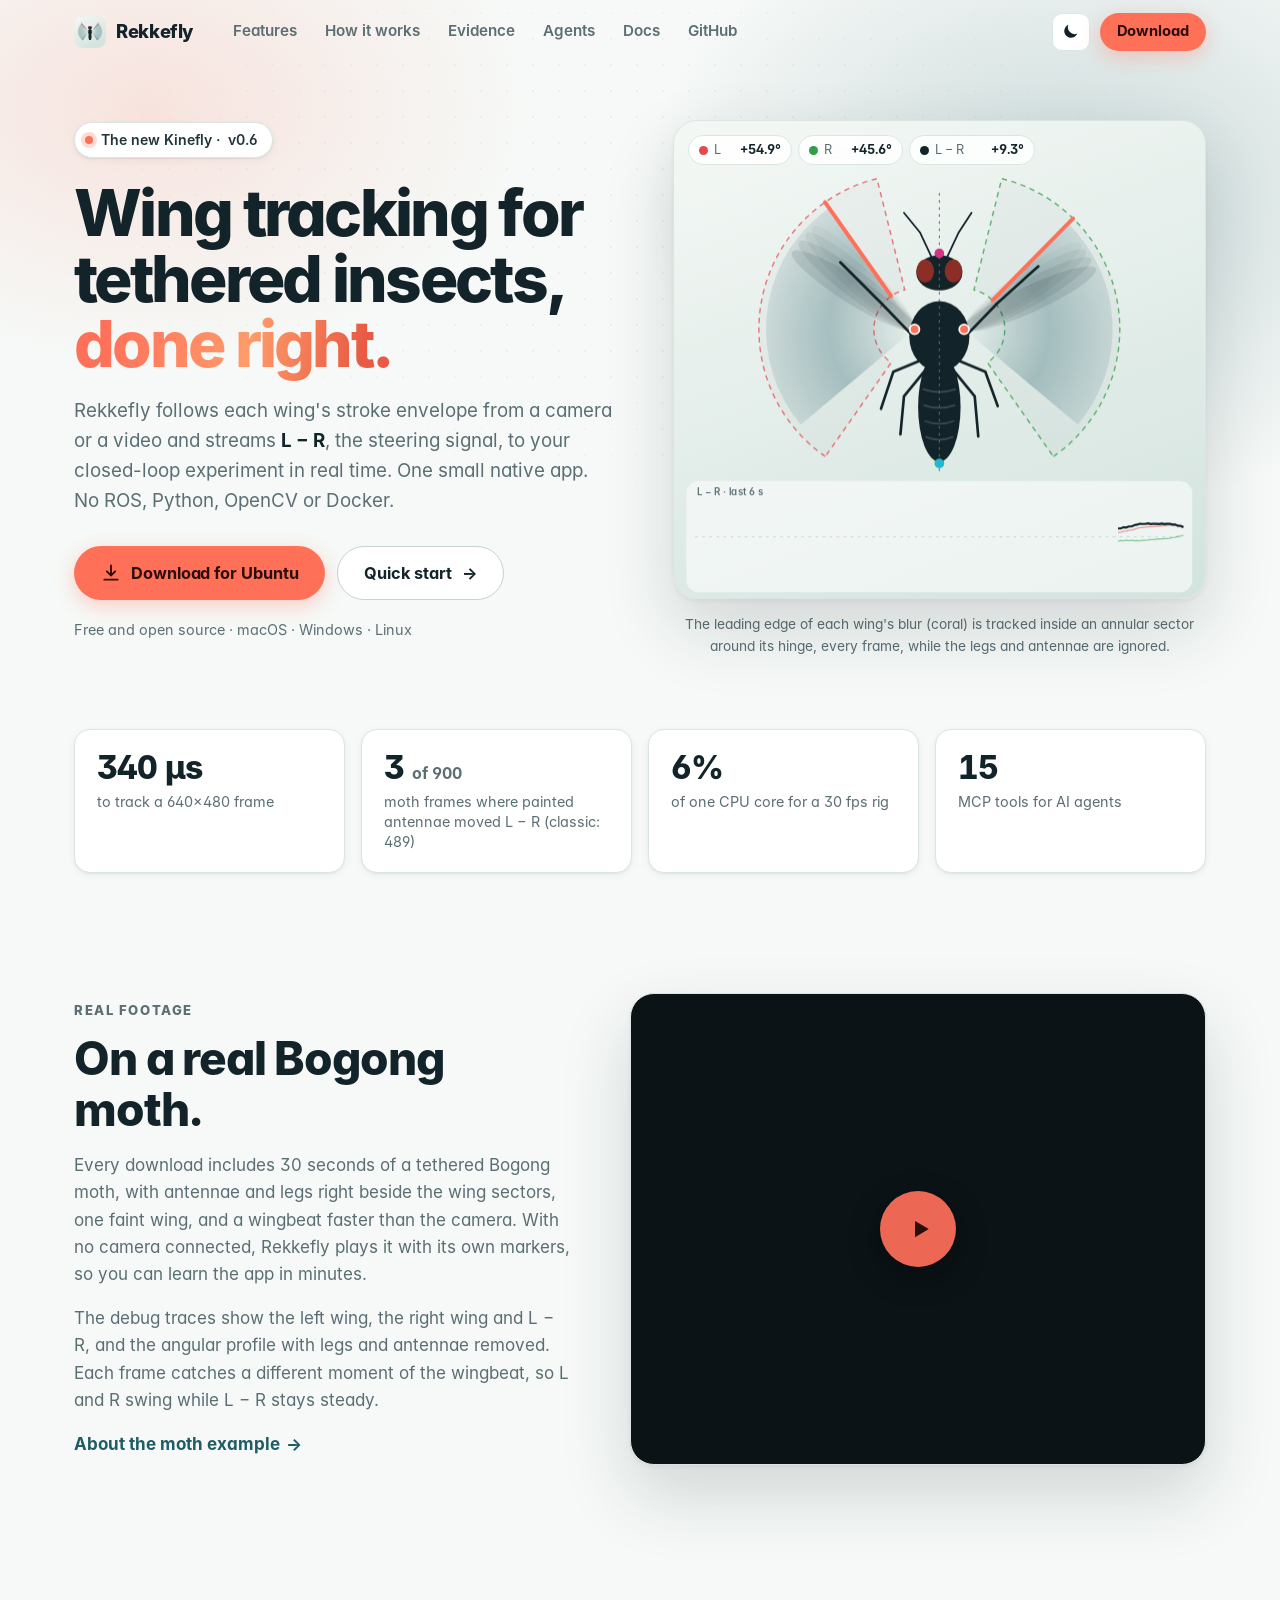
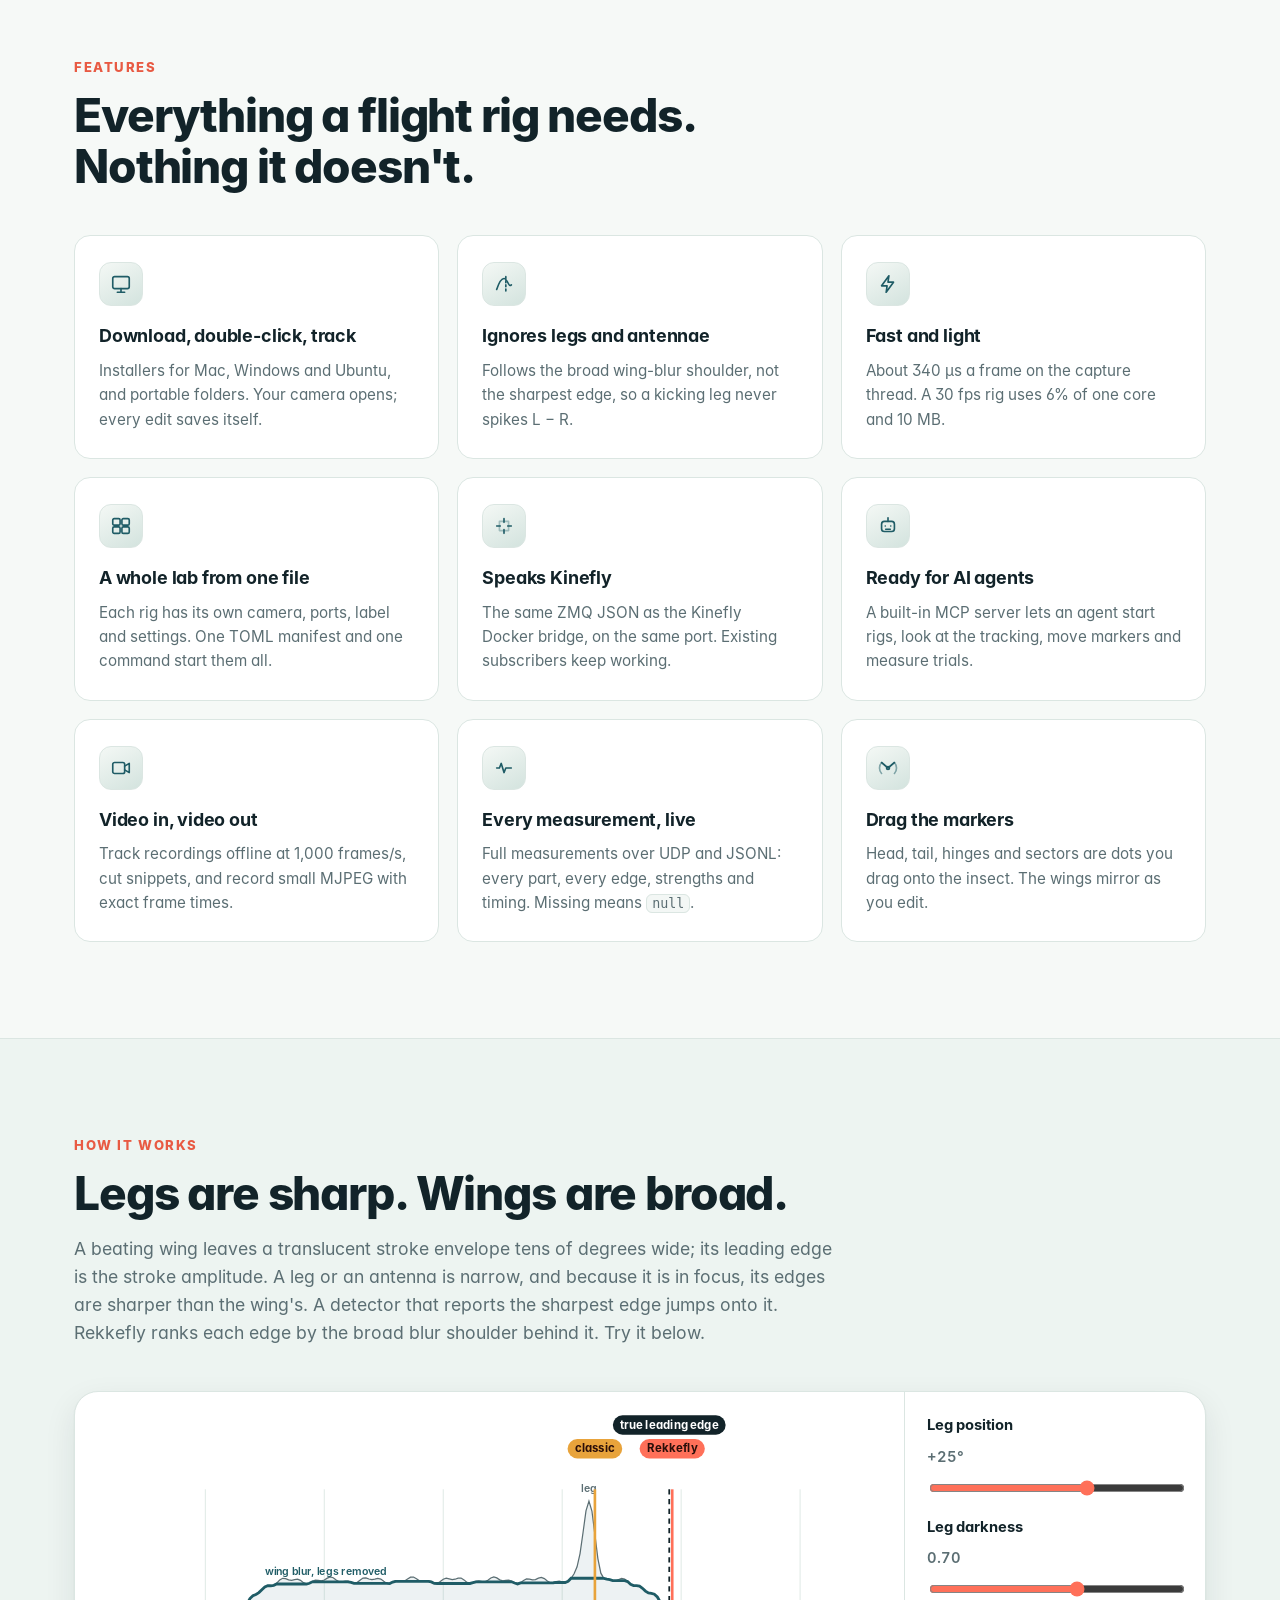
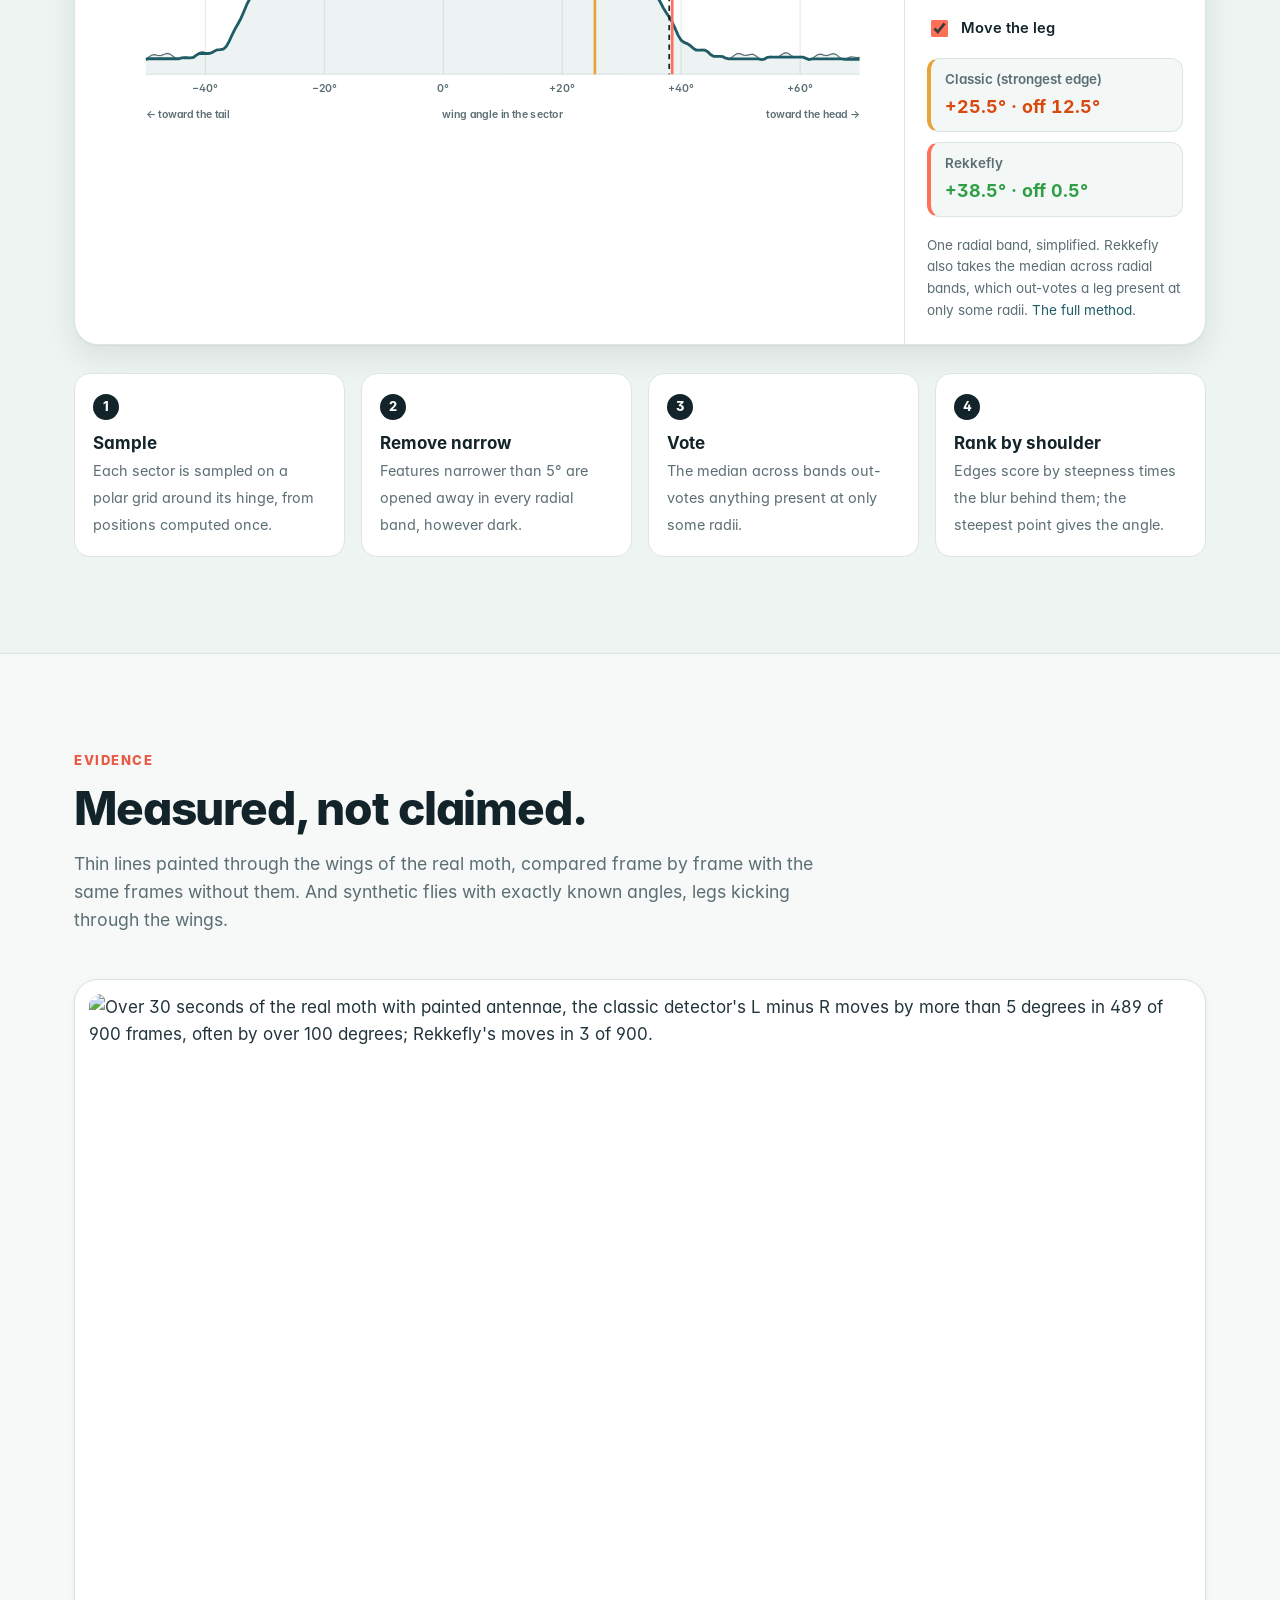
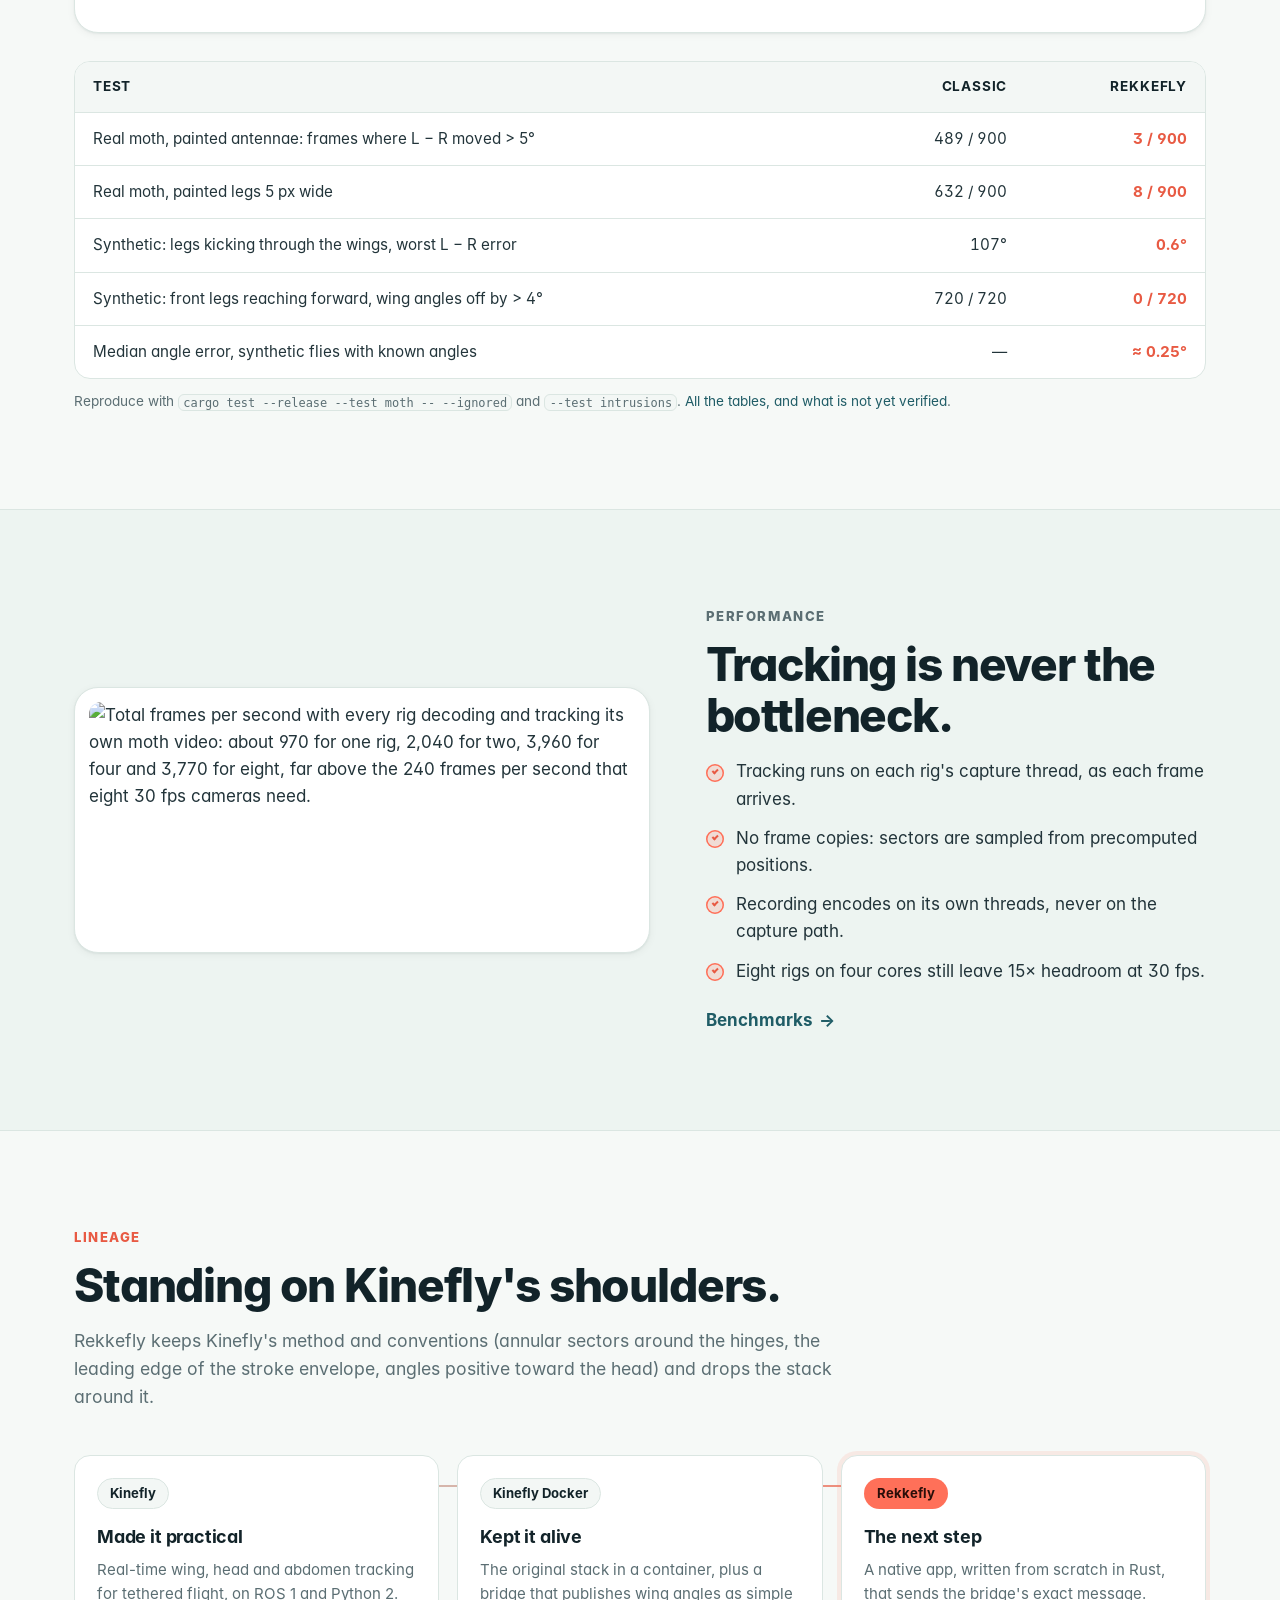
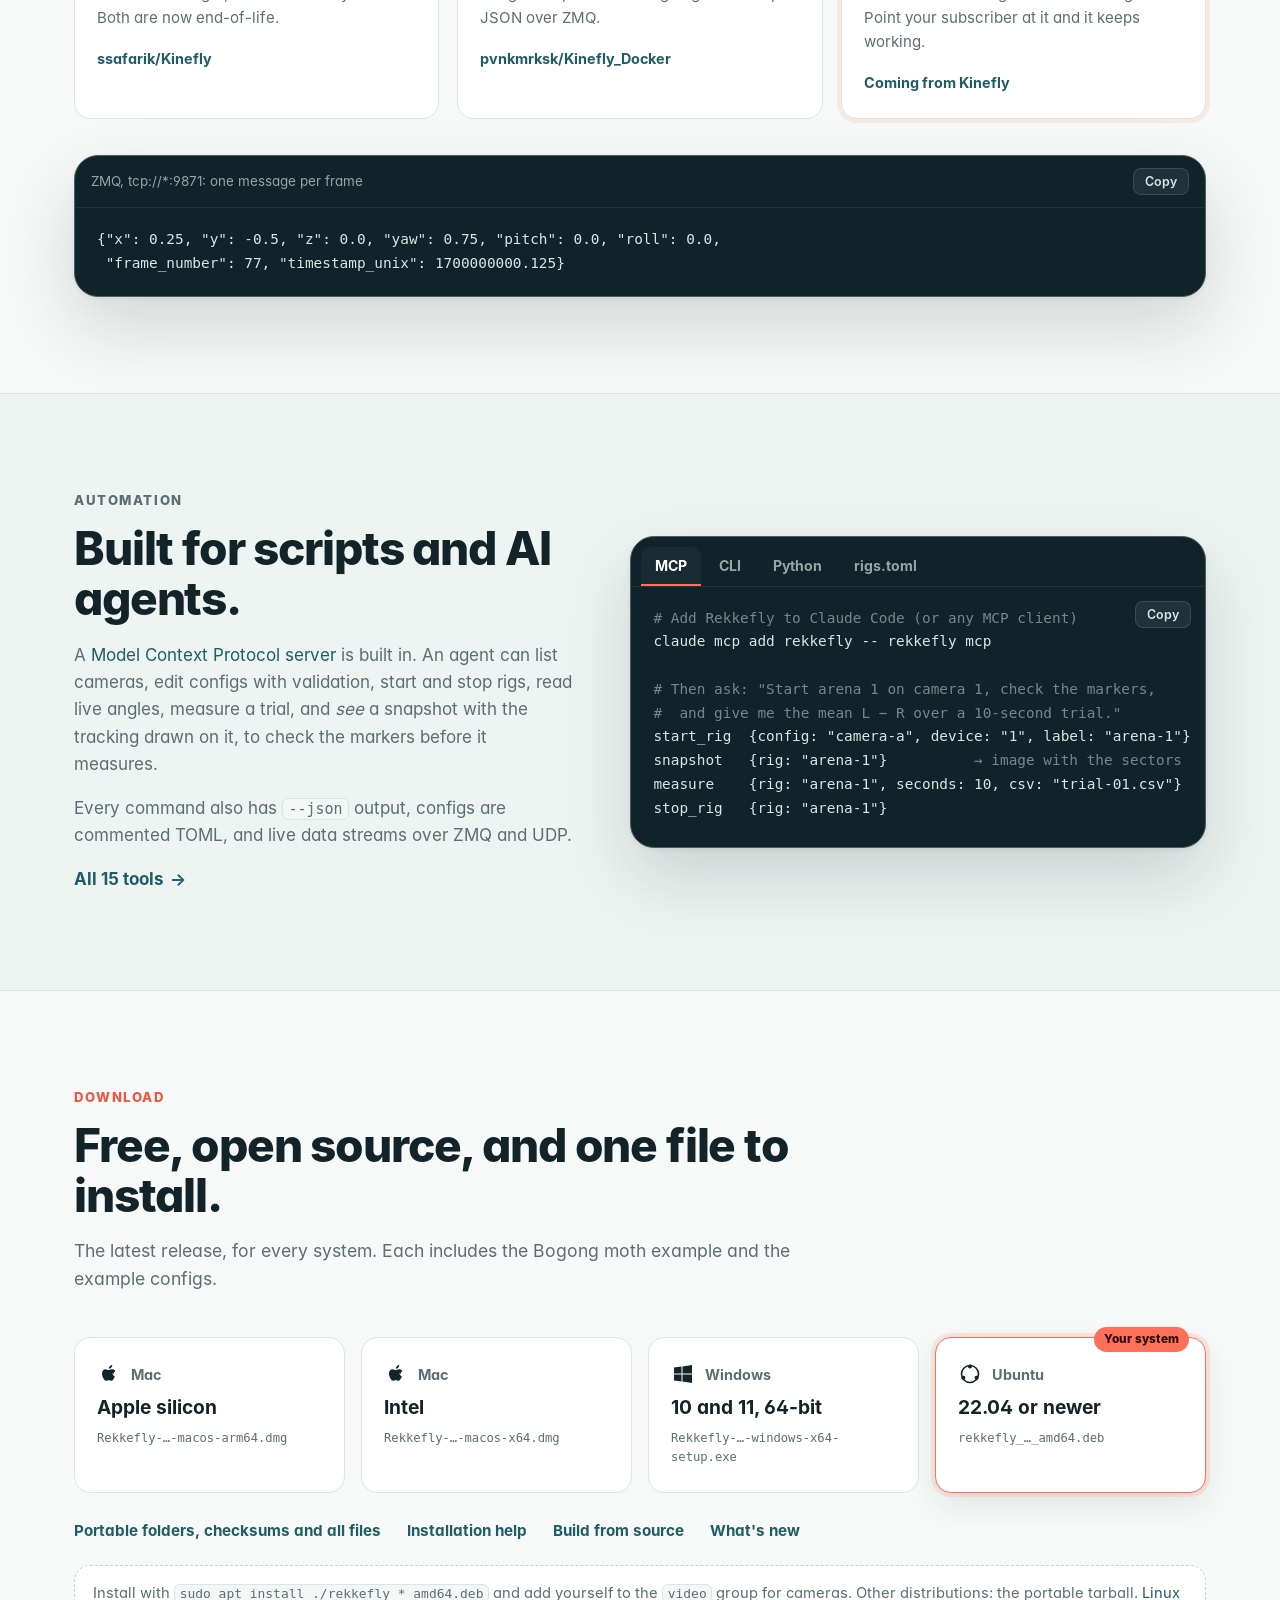
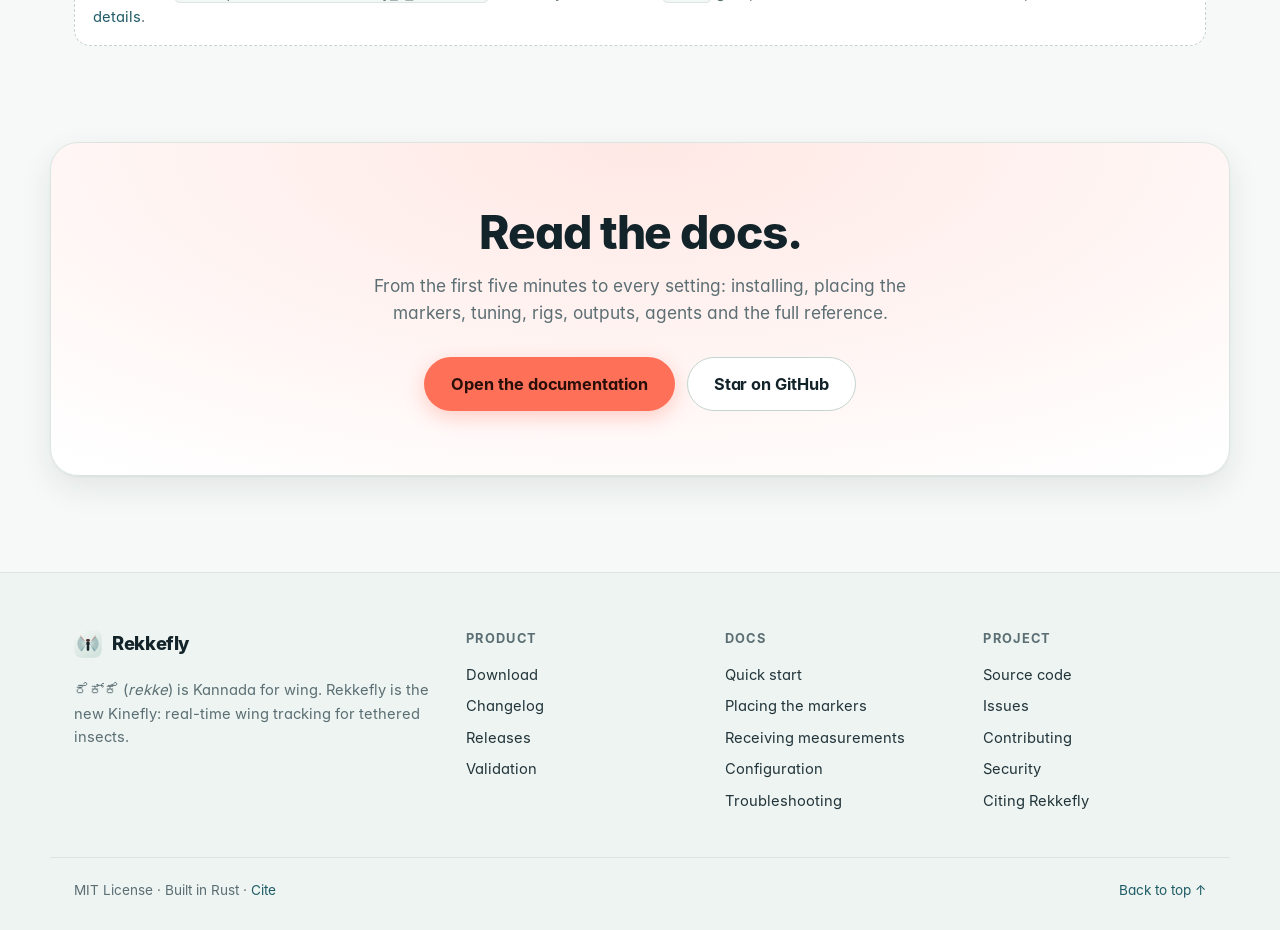
==== site/index.html @ 58e03ef5 "Website and documentation: landing page, mdBook docs, Pages deploy - A landing page (site/): an anim" ====
<!doctype html>
<html lang="en">
<head>
  <meta charset="utf-8">
  <meta name="viewport" content="width=device-width, initial-scale=1">
  <title>Rekkefly: the new Kinefly. Real-time wing tracking for tethered insects</title>
  <meta name="description" content="Rekkefly tracks the wings of tethered insects from a camera or video and streams L − R to closed-loop experiments in real time. Native on Mac, Windows and Linux, Kinefly-compatible, unfazed by legs and antennae, and ready for AI agents.">
  <meta name="theme-color" content="#f4f8f5" media="(prefers-color-scheme: light)">
  <meta name="theme-color" content="#0b171b" media="(prefers-color-scheme: dark)">
  <meta name="color-scheme" content="light dark">
  <link rel="canonical" href="https://pvnkmrksk.github.io/rekkefly/">
  <link rel="icon" href="assets/logo.svg" type="image/svg+xml">
  <link rel="icon" href="assets/favicon.png" type="image/png" sizes="64x64">
  <link rel="apple-touch-icon" href="assets/apple-touch-icon.png">
  <link rel="preload" href="assets/fonts/inter-400.woff2" as="font" type="font/woff2" crossorigin>
  <link rel="preload" href="assets/fonts/inter-800.woff2" as="font" type="font/woff2" crossorigin>
  <link rel="stylesheet" href="assets/site.css">
  <meta property="og:type" content="website">
  <meta property="og:site_name" content="Rekkefly">
  <meta property="og:title" content="Rekkefly: the new Kinefly">
  <meta property="og:description" content="Real-time wing tracking for tethered insects. One native app for Mac, Windows and Linux, Kinefly-compatible, unfazed by legs and antennae.">
  <meta property="og:url" content="https://pvnkmrksk.github.io/rekkefly/">
  <meta property="og:image" content="https://pvnkmrksk.github.io/rekkefly/docs/images/social-preview.png">
  <meta property="og:image:width" content="1280">
  <meta property="og:image:height" content="640">
  <meta property="og:image:alt" content="Rekkefly: the new Kinefly">
  <meta name="twitter:card" content="summary_large_image">
  <script type="application/ld+json">
  {
    "@context": "https://schema.org",
    "@type": "SoftwareApplication",
    "name": "Rekkefly",
    "alternateName": "The new Kinefly",
    "description": "Real-time wing tracking for tethered insects, with Kinefly-compatible ZMQ output.",
    "applicationCategory": "ScientificApplication",
    "operatingSystem": "macOS, Windows, Linux",
    "softwareVersion": "0.6.0",
    "license": "https://opensource.org/licenses/MIT",
    "url": "https://pvnkmrksk.github.io/rekkefly/",
    "downloadUrl": "https://github.com/pvnkmrksk/rekkefly/releases/latest",
    "codeRepository": "https://github.com/pvnkmrksk/rekkefly",
    "programmingLanguage": "Rust",
    "offers": {"@type": "Offer", "price": "0", "priceCurrency": "USD"}
  }
  </script>
  <script>
    // Apply the saved theme before the page paints; reveal animations need JS.
    document.documentElement.classList.add("js");
    try { var t = localStorage.getItem("rekkefly-theme"); if (t === "light" || t === "dark") document.documentElement.dataset.theme = t; } catch (e) {}
  </script>
</head>
<body>
<a class="skip" href="#main">Skip to content</a>

<header class="nav" id="top">
  <div class="nav-inner">
    <a class="brand" href="./" aria-label="Rekkefly home">
      <img src="assets/logo.svg" alt="" width="32" height="32">
      <span>Rekkefly</span>
    </a>
    <nav class="nav-links" aria-label="Main">
      <a href="#features">Features</a>
      <a href="#how">How it works</a>
      <a href="#evidence">Evidence</a>
      <a href="#agents">Agents</a>
      <a href="docs/">Docs</a>
      <a href="https://github.com/pvnkmrksk/rekkefly" data-repo-link>GitHub</a>
    </nav>
    <div class="nav-actions">
      <button class="icon-btn" id="theme-toggle" type="button" aria-label="Switch between light and dark">
        <svg class="sun" viewBox="0 0 24 24" aria-hidden="true"><circle cx="12" cy="12" r="4.2"/><path d="M12 2.5v2.2M12 19.3v2.2M4.6 4.6l1.6 1.6M17.8 17.8l1.6 1.6M2.5 12h2.2M19.3 12h2.2M4.6 19.4l1.6-1.6M17.8 6.2l1.6-1.6"/></svg>
        <svg class="moon" viewBox="0 0 24 24" aria-hidden="true"><path d="M20.5 14.6A8.5 8.5 0 0 1 9.4 3.5a8.5 8.5 0 1 0 11.1 11.1Z"/></svg>
      </button>
      <a class="btn btn-small btn-coral" href="#download">Download</a>
      <button class="icon-btn menu-btn" id="menu-toggle" type="button" aria-label="Menu" aria-expanded="false" aria-controls="mobile-menu">
        <svg viewBox="0 0 24 24" aria-hidden="true"><path d="M4 7h16M4 12h16M4 17h16"/></svg>
      </button>
    </div>
  </div>
  <nav class="mobile-menu" id="mobile-menu" aria-label="Main" hidden>
    <a href="#features">Features</a>
    <a href="#how">How it works</a>
    <a href="#evidence">Evidence</a>
    <a href="#agents">Agents</a>
    <a href="docs/">Documentation</a>
    <a href="https://github.com/pvnkmrksk/rekkefly" data-repo-link>GitHub</a>
  </nav>
</header>

<main id="main">

<section class="hero">
  <div class="hero-glow" aria-hidden="true"></div>
  <div class="wrap hero-grid">
    <div class="hero-copy reveal">
      <a class="pill" href="#kinefly"><span class="pill-dot"></span> The new Kinefly · <span data-release-version>v0.6</span></a>
      <h1>Wing tracking for tethered insects, <span class="accent">done right.</span></h1>
      <p class="lede">Rekkefly follows each wing's stroke envelope from a camera or a video and streams <strong>L − R</strong>, the steering signal, to your closed-loop experiment in real time. One small native app. No ROS, Python, OpenCV or Docker.</p>
      <div class="cta">
        <a class="btn btn-coral btn-large" id="hero-download" href="#download">
          <svg viewBox="0 0 24 24" aria-hidden="true"><path d="M12 3v12m0 0-5-5m5 5 5-5M4 20h16"/></svg>
          <span data-hero-label>Download</span>
        </a>
        <a class="btn btn-ghost btn-large" href="docs/getting-started/quick-start.html">Quick start <span aria-hidden="true">→</span></a>
      </div>
      <p class="meta"><span data-hero-meta>Free and open source · macOS · Windows · Linux</span></p>
    </div>
    <figure class="hero-visual reveal" aria-label="An animated tethered fly: both wings beat inside their tracking sectors, and Rekkefly's leading edges follow them while the legs move">
      <div class="stage">
        <canvas id="hero-canvas" width="600" height="540" role="img" aria-label="Animated illustration of Rekkefly tracking a tethered fly"></canvas>
        <div class="readout" aria-hidden="true">
          <span><i class="sw sw-l"></i>L <b id="ro-l">+0.0°</b></span>
          <span><i class="sw sw-r"></i>R <b id="ro-r">+0.0°</b></span>
          <span><i class="sw sw-d"></i>L − R <b id="ro-d">+0.0°</b></span>
        </div>
      </div>
      <figcaption>The leading edge of each wing's blur (coral) is tracked inside an annular sector around its hinge, every frame, while the legs and antennae are ignored.</figcaption>
    </figure>
  </div>
</section>

<section class="stats" aria-label="Rekkefly in numbers">
  <div class="wrap stat-grid">
    <div class="stat reveal"><b><span class="count" data-to="340">340</span> µs</b><span>to track a 640×480 frame</span></div>
    <div class="stat reveal"><b><span class="count" data-to="3">3</span> <small>of 900</small></b><span>moth frames where painted antennae moved L − R (classic: 489)</span></div>
    <div class="stat reveal"><b><span class="count" data-to="6">6</span>%</b><span>of one CPU core for a 30 fps rig</span></div>
    <div class="stat reveal"><b><span class="count" data-to="15">15</span></b><span>MCP tools for AI agents</span></div>
  </div>
</section>

<section class="section" id="footage">
  <div class="wrap split">
    <div class="split-copy reveal">
      <p class="eyebrow">Real footage</p>
      <h2>On a real Bogong moth.</h2>
      <p>Every download includes 30 seconds of a tethered Bogong moth, with antennae and legs right beside the wing sectors, one faint wing, and a wingbeat faster than the camera. With no camera connected, Rekkefly plays it with its own markers, so you can learn the app in minutes.</p>
      <p>The debug traces show the left wing, the right wing and L − R, and the angular profile with legs and antennae removed. Each frame catches a different moment of the wingbeat, so L and R swing while L − R stays steady.</p>
      <a class="link-arrow" href="docs/getting-started/bogong-moth.html">About the moth example <span aria-hidden="true">→</span></a>
    </div>
    <div class="media reveal">
      <video src="docs/media/bogong-moth-tracking.mp4" poster="docs/media/bogong-moth-tracking.jpg" muted loop playsinline preload="none" data-autoplay aria-label="Screen recording: Rekkefly tracking the Bogong moth, with the debug traces open"></video>
      <button class="play" type="button" aria-label="Play the video"><svg viewBox="0 0 24 24" aria-hidden="true"><path d="M8 5.5v13l11-6.5z"/></svg></button>
    </div>
  </div>
</section>

<section class="section" id="features">
  <div class="wrap">
    <div class="section-head reveal">
      <p class="eyebrow">Features</p>
      <h2>Everything a flight rig needs. Nothing it doesn't.</h2>
    </div>
    <div class="cards">
      <a class="card reveal" href="docs/getting-started/install.html">
        <span class="card-icon"><svg viewBox="0 0 24 24" aria-hidden="true"><rect x="3" y="4" width="18" height="13" rx="2"/><path d="M8 21h8M12 17v4"/></svg></span>
        <h3>Download, double-click, track</h3>
        <p>Installers for Mac, Windows and Ubuntu, and portable folders. Your camera opens; every edit saves itself.</p>
      </a>
      <a class="card reveal" href="docs/tracking/detectors.html">
        <span class="card-icon"><svg viewBox="0 0 24 24" aria-hidden="true"><path d="M4 18c3-9 6-12 8-12s4 4 5 6 2 2 3 1"/><path d="M14 4v16" stroke-dasharray="2 2.5"/></svg></span>
        <h3>Ignores legs and antennae</h3>
        <p>Follows the broad wing-blur shoulder, not the sharpest edge, so a kicking leg never spikes L − R.</p>
      </a>
      <a class="card reveal" href="docs/tracking/performance.html">
        <span class="card-icon"><svg viewBox="0 0 24 24" aria-hidden="true"><path d="M13 3 5 14h6l-1 7 8-11h-6z"/></svg></span>
        <h3>Fast and light</h3>
        <p>About 340 µs a frame on the capture thread. A 30 fps rig uses 6% of one core and 10 MB.</p>
      </a>
      <a class="card reveal" href="docs/guide/rigs.html">
        <span class="card-icon"><svg viewBox="0 0 24 24" aria-hidden="true"><rect x="3" y="4" width="8" height="7" rx="1.5"/><rect x="13" y="4" width="8" height="7" rx="1.5"/><rect x="3" y="13" width="8" height="7" rx="1.5"/><rect x="13" y="13" width="8" height="7" rx="1.5"/></svg></span>
        <h3>A whole lab from one file</h3>
        <p>Each rig has its own camera, ports, label and settings. One TOML manifest and one command start them all.</p>
      </a>
      <a class="card reveal" href="docs/kinefly.html">
        <span class="card-icon"><svg viewBox="0 0 24 24" aria-hidden="true"><path d="M7 7h10v10H7z" opacity=".35"/><path d="M4 12h4M16 12h4M12 4v4M12 16v4"/></svg></span>
        <h3>Speaks Kinefly</h3>
        <p>The same ZMQ JSON as the Kinefly Docker bridge, on the same port. Existing subscribers keep working.</p>
      </a>
      <a class="card reveal" href="docs/guide/agents.html">
        <span class="card-icon"><svg viewBox="0 0 24 24" aria-hidden="true"><rect x="5" y="7" width="14" height="11" rx="3"/><path d="M12 3v4M9 12h.01M15 12h.01M9.5 15.5h5"/></svg></span>
        <h3>Ready for AI agents</h3>
        <p>A built-in MCP server lets an agent start rigs, look at the tracking, move markers and measure trials.</p>
      </a>
      <a class="card reveal" href="docs/guide/video.html">
        <span class="card-icon"><svg viewBox="0 0 24 24" aria-hidden="true"><rect x="3" y="6" width="13" height="12" rx="2"/><path d="m16 10 5-3v10l-5-3"/></svg></span>
        <h3>Video in, video out</h3>
        <p>Track recordings offline at 1,000 frames/s, cut snippets, and record small MJPEG with exact frame times.</p>
      </a>
      <a class="card reveal" href="docs/guide/outputs.html">
        <span class="card-icon"><svg viewBox="0 0 24 24" aria-hidden="true"><path d="M4 12h3l2-5 3 10 2-5h6"/></svg></span>
        <h3>Every measurement, live</h3>
        <p>Full measurements over UDP and JSONL: every part, every edge, strengths and timing. Missing means <code>null</code>.</p>
      </a>
      <a class="card reveal" href="docs/getting-started/markers.html">
        <span class="card-icon"><svg viewBox="0 0 24 24" aria-hidden="true"><path d="M12 12 5 6M12 12l7-6"/><path d="M5 6a9 9 0 0 0 0 12" opacity=".5"/><path d="M19 6a9 9 0 0 1 0 12" opacity=".5"/><circle cx="12" cy="12" r="1.6"/></svg></span>
        <h3>Drag the markers</h3>
        <p>Head, tail, hinges and sectors are dots you drag onto the insect. The wings mirror as you edit.</p>
      </a>
    </div>
  </div>
</section>

<section class="section section-tint" id="how">
  <div class="wrap">
    <div class="section-head reveal">
      <p class="eyebrow">How it works</p>
      <h2>Legs are sharp. Wings are broad.</h2>
      <p class="section-lede">A beating wing leaves a translucent stroke envelope tens of degrees wide; its leading edge is the stroke amplitude. A leg or an antenna is narrow, and because it is in focus, its edges are sharper than the wing's. A detector that reports the sharpest edge jumps onto it. Rekkefly ranks each edge by the broad blur shoulder behind it. Try it below.</p>
    </div>
    <div class="explainer reveal">
      <div class="explainer-plot">
        <canvas id="explainer-canvas" width="900" height="380" role="img" aria-label="An angular profile across one wing sector: the broad wing blur and a narrow leg. Markers show where the classic detector and Rekkefly place the leading edge."></canvas>
      </div>
      <div class="explainer-controls">
        <label>Leg position <output id="leg-pos-out">80°</output>
          <input type="range" id="leg-pos" min="2" max="118" step="0.5" value="80">
        </label>
        <label>Leg darkness <output id="leg-dark-out">0.70</output>
          <input type="range" id="leg-dark" min="0" max="1.2" step="0.05" value="0.7">
        </label>
        <label class="check"><input type="checkbox" id="leg-animate" checked> Move the leg</label>
        <div class="verdicts" aria-live="polite">
          <div class="verdict verdict-classic"><span>Classic (strongest edge)</span><b id="v-classic">—</b></div>
          <div class="verdict verdict-rekkefly"><span>Rekkefly</span><b id="v-rekkefly">—</b></div>
        </div>
        <p class="note">One radial band, simplified. Rekkefly also takes the median across radial bands, which out-votes a leg present at only some radii. <a href="docs/tracking/detectors.html">The full method</a>.</p>
      </div>
    </div>
    <ol class="steps">
      <li class="reveal"><b>Sample</b><span>Each sector is sampled on a polar grid around its hinge, from positions computed once.</span></li>
      <li class="reveal"><b>Remove narrow</b><span>Features narrower than 5° are opened away in every radial band, however dark.</span></li>
      <li class="reveal"><b>Vote</b><span>The median across bands out-votes anything present at only some radii.</span></li>
      <li class="reveal"><b>Rank by shoulder</b><span>Edges score by steepness times the blur behind them; the steepest point gives the angle.</span></li>
    </ol>
  </div>
</section>

<section class="section" id="evidence">
  <div class="wrap">
    <div class="section-head reveal">
      <p class="eyebrow">Evidence</p>
      <h2>Measured, not claimed.</h2>
      <p class="section-lede">Thin lines painted through the wings of the real moth, compared frame by frame with the same frames without them. And synthetic flies with exactly known angles, legs kicking through the wings.</p>
    </div>
    <figure class="chart reveal">
      <img class="only-light" src="docs/images/moth-antennae-light.png" alt="Over 30 seconds of the real moth with painted antennae, the classic detector's L minus R moves by more than 5 degrees in 489 of 900 frames, often by over 100 degrees; Rekkefly's moves in 3 of 900." loading="lazy" width="2400" height="1360">
      <img class="only-dark" src="docs/images/moth-antennae-dark.png" alt="" loading="lazy" width="2400" height="1360">
    </figure>
    <div class="compare reveal">
      <table>
        <thead><tr><th>Test</th><th>Classic</th><th>Rekkefly</th></tr></thead>
        <tbody>
          <tr><td>Real moth, painted antennae: frames where L − R moved &gt; 5°</td><td>489 / 900</td><td><b>3 / 900</b></td></tr>
          <tr><td>Real moth, painted legs 5 px wide</td><td>632 / 900</td><td><b>8 / 900</b></td></tr>
          <tr><td>Synthetic: legs kicking through the wings, worst L − R error</td><td>107°</td><td><b>0.6°</b></td></tr>
          <tr><td>Synthetic: front legs reaching forward, wing angles off by &gt; 4°</td><td>720 / 720</td><td><b>0 / 720</b></td></tr>
          <tr><td>Median angle error, synthetic flies with known angles</td><td>—</td><td><b>≈ 0.25°</b></td></tr>
        </tbody>
      </table>
      <p class="note">Reproduce with <code>cargo test --release --test moth -- --ignored</code> and <code>--test intrusions</code>. <a href="docs/tracking/evidence.html">All the tables, and what is not yet verified</a>.</p>
    </div>
  </div>
</section>

<section class="section section-tint" id="performance">
  <div class="wrap split split-rev">
    <figure class="chart reveal">
      <img class="only-light" src="docs/images/throughput-light.png" alt="Total frames per second with every rig decoding and tracking its own moth video: about 970 for one rig, 2,040 for two, 3,960 for four and 3,770 for eight, far above the 240 frames per second that eight 30 fps cameras need." loading="lazy" width="2400" height="1040">
      <img class="only-dark" src="docs/images/throughput-dark.png" alt="" loading="lazy" width="2400" height="1040">
    </figure>
    <div class="split-copy reveal">
      <p class="eyebrow">Performance</p>
      <h2>Tracking is never the bottleneck.</h2>
      <ul class="ticks">
        <li>Tracking runs on each rig's capture thread, as each frame arrives.</li>
        <li>No frame copies: sectors are sampled from precomputed positions.</li>
        <li>Recording encodes on its own threads, never on the capture path.</li>
        <li>Eight rigs on four cores still leave 15× headroom at 30 fps.</li>
      </ul>
      <a class="link-arrow" href="docs/tracking/performance.html">Benchmarks <span aria-hidden="true">→</span></a>
    </div>
  </div>
</section>

<section class="section" id="kinefly">
  <div class="wrap">
    <div class="section-head reveal">
      <p class="eyebrow">Lineage</p>
      <h2>Standing on Kinefly's shoulders.</h2>
      <p class="section-lede">Rekkefly keeps Kinefly's method and conventions (annular sectors around the hinges, the leading edge of the stroke envelope, angles positive toward the head) and drops the stack around it.</p>
    </div>
    <ol class="timeline">
      <li class="reveal">
        <span class="tl-tag">Kinefly</span>
        <h3>Made it practical</h3>
        <p>Real-time wing, head and abdomen tracking for tethered flight, on ROS 1 and Python 2. Both are now end-of-life.</p>
        <a href="https://github.com/ssafarik/Kinefly">ssafarik/Kinefly</a>
      </li>
      <li class="reveal">
        <span class="tl-tag">Kinefly Docker</span>
        <h3>Kept it alive</h3>
        <p>The original stack in a container, plus a bridge that publishes wing angles as simple JSON over ZMQ.</p>
        <a href="https://github.com/pvnkmrksk/Kinefly_Docker">pvnkmrksk/Kinefly_Docker</a>
      </li>
      <li class="reveal tl-now">
        <span class="tl-tag">Rekkefly</span>
        <h3>The next step</h3>
        <p>A native app, written from scratch in Rust, that sends the bridge's exact message. Point your subscriber at it and it keeps working.</p>
        <a href="docs/kinefly.html">Coming from Kinefly</a>
      </li>
    </ol>
    <div class="code-card reveal">
      <div class="code-head"><span>ZMQ, tcp://*:9871: one message per frame</span><button class="copy" type="button" data-copy="zmq-msg">Copy</button></div>
      <pre id="zmq-msg"><code>{"x": 0.25, "y": -0.5, "z": 0.0, "yaw": 0.75, "pitch": 0.0, "roll": 0.0,
 "frame_number": 77, "timestamp_unix": 1700000000.125}</code></pre>
    </div>
  </div>
</section>

<section class="section section-tint" id="agents">
  <div class="wrap split">
    <div class="split-copy reveal">
      <p class="eyebrow">Automation</p>
      <h2>Built for scripts and AI agents.</h2>
      <p>A <a href="docs/guide/agents.html">Model Context Protocol server</a> is built in. An agent can list cameras, edit configs with validation, start and stop rigs, read live angles, measure a trial, and <em>see</em> a snapshot with the tracking drawn on it, to check the markers before it measures.</p>
      <p>Every command also has <code>--json</code> output, configs are commented TOML, and live data streams over ZMQ and UDP.</p>
      <a class="link-arrow" href="docs/reference/mcp-tools.html">All 15 tools <span aria-hidden="true">→</span></a>
    </div>
    <div class="tabs reveal" data-tabs>
      <div class="tab-list" role="tablist" aria-label="Examples">
        <button role="tab" id="tab-mcp" aria-controls="panel-mcp" aria-selected="true">MCP</button>
        <button role="tab" id="tab-cli" aria-controls="panel-cli" aria-selected="false" tabindex="-1">CLI</button>
        <button role="tab" id="tab-py" aria-controls="panel-py" aria-selected="false" tabindex="-1">Python</button>
        <button role="tab" id="tab-rigs" aria-controls="panel-rigs" aria-selected="false" tabindex="-1">rigs.toml</button>
      </div>
      <div class="tab-panel" role="tabpanel" id="panel-mcp" aria-labelledby="tab-mcp">
        <button class="copy" type="button" data-copy="code-mcp">Copy</button>
<pre id="code-mcp"><code><span class="c"># Add Rekkefly to Claude Code (or any MCP client)</span>
claude mcp add rekkefly -- rekkefly mcp

<span class="c"># Then ask: "Start arena 1 on camera 1, check the markers,</span>
<span class="c">#  and give me the mean L − R over a 10-second trial."</span>
start_rig  {config: "camera-a", device: "1", label: "arena-1"}
snapshot   {rig: "arena-1"}          <span class="c">→ image with the sectors</span>
measure    {rig: "arena-1", seconds: 10, csv: "trial-01.csv"}
stop_rig   {rig: "arena-1"}</code></pre>
      </div>
      <div class="tab-panel" role="tabpanel" id="panel-cli" aria-labelledby="tab-cli" hidden>
        <button class="copy" type="button" data-copy="code-cli">Copy</button>
<pre id="code-cli"><code><span class="c"># Track a whole video, about 1,000 frames/s</span>
rekkefly track trial.avi --config rig.toml --csv angles.csv --json

<span class="c"># Headless, recording, and a JSON report at the end</span>
rekkefly --config rig.toml --headless --record --frames 18000 --json

rekkefly --list-cameras --json
rekkefly clip big.avi snippet.avi --start 60 --duration 30</code></pre>
      </div>
      <div class="tab-panel" role="tabpanel" id="panel-py" aria-labelledby="tab-py" hidden>
        <button class="copy" type="button" data-copy="code-py">Copy</button>
<pre id="code-py"><code><span class="k">import</span> json, zmq   <span class="c"># python3 -m pip install pyzmq</span>

sock = zmq.Context().socket(zmq.SUB)
sock.connect(<span class="s">"tcp://127.0.0.1:9871"</span>)
sock.setsockopt(zmq.SUBSCRIBE, <span class="s">b""</span>)
<span class="k">while</span> True:
    m = json.loads(sock.recv_string())
    steer(m[<span class="s">"yaw"</span>])   <span class="c"># L − R, radians</span></code></pre>
      </div>
      <div class="tab-panel" role="tabpanel" id="panel-rigs" aria-labelledby="tab-rigs" hidden>
        <button class="copy" type="button" data-copy="code-rigs">Copy</button>
<pre id="code-rigs"><code><span class="c"># rekkefly --rigs rigs.toml --headless --record</span>
[[rigs]]
label = <span class="s">"left-arena"</span>
device = <span class="s">"0"</span>
zmq_port = 9871
udp_target = <span class="s">"127.0.0.1:5601"</span>

[[rigs]]
label = <span class="s">"right-arena"</span>
device = <span class="s">"C920"</span>
zmq_port = 9872
udp_target = <span class="s">"127.0.0.1:5602"</span></code></pre>
      </div>
    </div>
  </div>
</section>

<section class="section" id="download">
  <div class="wrap">
    <div class="section-head reveal">
      <p class="eyebrow">Download</p>
      <h2>Free, open source, and one file to install.</h2>
      <p class="section-lede" data-release-line>The latest release, for every system. Each includes the Bogong moth example and the example configs.</p>
    </div>
    <div class="downloads" id="downloads">
      <a class="dl reveal" data-os="mac" data-asset="macos-arm64\.dmg$" href="https://github.com/pvnkmrksk/rekkefly/releases/latest">
        <span class="dl-os"><svg viewBox="0 0 24 24" aria-hidden="true"><path d="M16.4 12.6c0-2.4 2-3.5 2-3.6-1.1-1.6-2.8-1.8-3.4-1.8-1.4-.1-2.8.9-3.5.9s-1.8-.8-3-.8C6.9 7.3 5 8.6 5 11.6c0 1.9.7 3.9 1.6 5.2.8 1.1 1.5 2.1 2.5 2 1 0 1.4-.6 2.6-.6s1.5.6 2.6.6c1.1 0 1.8-1 2.4-2 .8-1.1 1.1-2.2 1.1-2.3 0 0-2.4-.9-2.4-3.9ZM14.3 5.6c.6-.7 1-1.6.9-2.6-.8 0-1.8.6-2.4 1.3-.5.6-1 1.6-.9 2.5.9.1 1.8-.5 2.4-1.2Z"/></svg>Mac</span>
        <b>Apple silicon</b>
        <span class="dl-file" data-file>Rekkefly-…-macos-arm64.dmg</span>
        <span class="dl-size" data-size></span>
        <span class="dl-badge">Your system</span>
      </a>
      <a class="dl reveal" data-os="mac-intel" data-asset="macos-x64\.dmg$" href="https://github.com/pvnkmrksk/rekkefly/releases/latest">
        <span class="dl-os"><svg viewBox="0 0 24 24" aria-hidden="true"><path d="M16.4 12.6c0-2.4 2-3.5 2-3.6-1.1-1.6-2.8-1.8-3.4-1.8-1.4-.1-2.8.9-3.5.9s-1.8-.8-3-.8C6.9 7.3 5 8.6 5 11.6c0 1.9.7 3.9 1.6 5.2.8 1.1 1.5 2.1 2.5 2 1 0 1.4-.6 2.6-.6s1.5.6 2.6.6c1.1 0 1.8-1 2.4-2 .8-1.1 1.1-2.2 1.1-2.3 0 0-2.4-.9-2.4-3.9ZM14.3 5.6c.6-.7 1-1.6.9-2.6-.8 0-1.8.6-2.4 1.3-.5.6-1 1.6-.9 2.5.9.1 1.8-.5 2.4-1.2Z"/></svg>Mac</span>
        <b>Intel</b>
        <span class="dl-file" data-file>Rekkefly-…-macos-x64.dmg</span>
        <span class="dl-size" data-size></span>
        <span class="dl-badge">Your system</span>
      </a>
      <a class="dl reveal" data-os="windows" data-asset="windows-x64-setup\.exe$" href="https://github.com/pvnkmrksk/rekkefly/releases/latest">
        <span class="dl-os"><svg viewBox="0 0 24 24" aria-hidden="true"><path d="M3 5.5 10.5 4.5v7H3zM11.5 4.4 21 3v8.5h-9.5zM3 12.5h7.5v7L3 18.5zM11.5 12.5H21V21l-9.5-1.4z"/></svg>Windows</span>
        <b>10 and 11, 64-bit</b>
        <span class="dl-file" data-file>Rekkefly-…-windows-x64-setup.exe</span>
        <span class="dl-size" data-size></span>
        <span class="dl-badge">Your system</span>
      </a>
      <a class="dl reveal" data-os="linux" data-asset="_amd64\.deb$" href="https://github.com/pvnkmrksk/rekkefly/releases/latest">
        <span class="dl-os"><svg viewBox="0 0 24 24" aria-hidden="true"><circle cx="12" cy="12" r="8.5" fill="none" stroke="currentColor" stroke-width="1.6"/><circle cx="12" cy="4.5" r="2"/><circle cx="5.5" cy="15.8" r="2"/><circle cx="18.5" cy="15.8" r="2"/></svg>Ubuntu</span>
        <b>22.04 or newer</b>
        <span class="dl-file" data-file>rekkefly_…_amd64.deb</span>
        <span class="dl-size" data-size></span>
        <span class="dl-badge">Your system</span>
      </a>
    </div>
    <div class="dl-more reveal">
      <a href="https://github.com/pvnkmrksk/rekkefly/releases/latest" data-repo-link="/releases/latest">Portable folders, checksums and all files</a>
      <a href="docs/getting-started/install.html">Installation help</a>
      <a href="docs/development/building.html">Build from source</a>
      <a href="docs/changelog.html">What's new</a>
    </div>
    <div class="install-note reveal" data-install-note hidden></div>
  </div>
</section>

<section class="section cta-band">
  <div class="wrap cta-inner reveal">
    <h2>Read the docs.</h2>
    <p>From the first five minutes to every setting: installing, placing the markers, tuning, rigs, outputs, agents and the full reference.</p>
    <div class="cta">
      <a class="btn btn-coral btn-large" href="docs/">Open the documentation</a>
      <a class="btn btn-ghost btn-large" href="https://github.com/pvnkmrksk/rekkefly" data-repo-link>Star on GitHub</a>
    </div>
  </div>
</section>

</main>

<footer class="footer">
  <div class="wrap footer-grid">
    <div class="footer-brand">
      <a class="brand" href="./"><img src="assets/logo.svg" alt="" width="28" height="28"><span>Rekkefly</span></a>
      <p>ರೆಕ್ಕೆ (<i>rekke</i>) is Kannada for wing. Rekkefly is the new Kinefly: real-time wing tracking for tethered insects.</p>
    </div>
    <nav aria-label="Product">
      <h3>Product</h3>
      <a href="#download">Download</a>
      <a href="docs/changelog.html">Changelog</a>
      <a href="https://github.com/pvnkmrksk/rekkefly/releases" data-repo-link="/releases">Releases</a>
      <a href="docs/validation.html">Validation</a>
    </nav>
    <nav aria-label="Documentation">
      <h3>Docs</h3>
      <a href="docs/getting-started/quick-start.html">Quick start</a>
      <a href="docs/getting-started/markers.html">Placing the markers</a>
      <a href="docs/guide/outputs.html">Receiving measurements</a>
      <a href="docs/reference/configuration.html">Configuration</a>
      <a href="docs/troubleshooting.html">Troubleshooting</a>
    </nav>
    <nav aria-label="Project">
      <h3>Project</h3>
      <a href="https://github.com/pvnkmrksk/rekkefly" data-repo-link>Source code</a>
      <a href="https://github.com/pvnkmrksk/rekkefly/issues" data-repo-link="/issues">Issues</a>
      <a href="docs/development/contributing.html">Contributing</a>
      <a href="https://github.com/pvnkmrksk/rekkefly/security/policy" data-repo-link="/security/policy">Security</a>
      <a href="docs/citing.html">Citing Rekkefly</a>
    </nav>
  </div>
  <div class="wrap footer-base">
    <span>MIT License · Built in Rust · <a href="https://github.com/pvnkmrksk/rekkefly/blob/main/CITATION.cff" data-repo-link="/blob/main/CITATION.cff">Cite</a></span>
    <a href="#top">Back to top ↑</a>
  </div>
</footer>

<script src="assets/site.js" defer></script>
</body>
</html>
---- site/assets/site.css ----
/* Rekkefly website. Colours follow the app icon: ink #122329, wing #1f5c66,
   coral #ff7059, tile #f4f8f5 → #d3e3de. Light and dark themes; the dark one
   follows the system unless a theme was chosen with the toggle. */

@font-face { font-family: "Inter"; font-style: normal; font-weight: 400; font-display: swap; src: url("fonts/inter-400.woff2") format("woff2"); }
@font-face { font-family: "Inter"; font-style: normal; font-weight: 500; font-display: swap; src: url("fonts/inter-500.woff2") format("woff2"); }
@font-face { font-family: "Inter"; font-style: normal; font-weight: 600; font-display: swap; src: url("fonts/inter-600.woff2") format("woff2"); }
@font-face { font-family: "Inter"; font-style: normal; font-weight: 700; font-display: swap; src: url("fonts/inter-700.woff2") format("woff2"); }
@font-face { font-family: "Inter"; font-style: normal; font-weight: 800; font-display: swap; src: url("fonts/inter-800.woff2") format("woff2"); }

:root {
  --bg: #f6f9f7;
  --bg-tint: #edf4f1;
  --surface: #ffffff;
  --surface-2: #f3f7f5;
  --ink: #122329;
  --text: #22343a;
  --muted: #5b6e73;
  --line: #dbe6e2;
  --line-strong: #c4d4cf;
  --wing: #1f5c66;
  --wing-soft: #d3e3de;
  --coral: #ff7059;
  --coral-strong: #e85a43;
  --on-coral: #2a0e09;
  --left: #e5484d;
  --right: #2f9e44;
  --stage-a: #f4f8f5;
  --stage-b: #d3e3de;
  --code-bg: #10222a;
  --code-fg: #d9e6e3;
  --glow-a: rgba(31, 92, 102, 0.20);
  --glow-b: rgba(255, 112, 89, 0.16);
  --shadow-sm: 0 1px 2px rgba(18, 35, 41, 0.06), 0 2px 8px rgba(18, 35, 41, 0.05);
  --shadow: 0 1px 2px rgba(18, 35, 41, 0.05), 0 12px 32px rgba(18, 35, 41, 0.09);
  --shadow-lg: 0 2px 4px rgba(18, 35, 41, 0.05), 0 30px 70px rgba(18, 35, 41, 0.16);
  --radius: 16px;
  --radius-lg: 24px;
  --nav-h: 64px;
  --font: "Inter", system-ui, -apple-system, "Segoe UI", Roboto, "Helvetica Neue", Arial, sans-serif;
  --mono: ui-monospace, "SF Mono", SFMono-Regular, Menlo, Consolas, "DejaVu Sans Mono", monospace;
  color-scheme: light;
}
@media (prefers-color-scheme: dark) {
  :root:not([data-theme="light"]) {
    --bg: #0a1519; --bg-tint: #0d1c21; --surface: #10222a; --surface-2: #0d1d23;
    --ink: #eef5f2; --text: #d3dfdb; --muted: #93a8a4; --line: #1d343b; --line-strong: #2a464e;
    --wing: #7cc8d2; --wing-soft: #17343b; --coral: #ff7a64; --coral-strong: #ff8e7b; --on-coral: #2a0e09;
    --left: #ff6b6f; --right: #54c46b; --stage-a: #11262d; --stage-b: #0a1a1f;
    --code-bg: #071216; --code-fg: #d9e6e3;
    --glow-a: rgba(124, 200, 210, 0.13); --glow-b: rgba(255, 122, 100, 0.12);
    --shadow-sm: 0 1px 2px rgba(0, 0, 0, 0.4); --shadow: 0 12px 34px rgba(0, 0, 0, 0.35); --shadow-lg: 0 30px 80px rgba(0, 0, 0, 0.5);
    color-scheme: dark;
  }
}
:root[data-theme="dark"] {
  --bg: #0a1519; --bg-tint: #0d1c21; --surface: #10222a; --surface-2: #0d1d23;
  --ink: #eef5f2; --text: #d3dfdb; --muted: #93a8a4; --line: #1d343b; --line-strong: #2a464e;
  --wing: #7cc8d2; --wing-soft: #17343b; --coral: #ff7a64; --coral-strong: #ff8e7b; --on-coral: #2a0e09;
  --left: #ff6b6f; --right: #54c46b; --stage-a: #11262d; --stage-b: #0a1a1f;
  --code-bg: #071216; --code-fg: #d9e6e3;
  --glow-a: rgba(124, 200, 210, 0.13); --glow-b: rgba(255, 122, 100, 0.12);
  --shadow-sm: 0 1px 2px rgba(0, 0, 0, 0.4); --shadow: 0 12px 34px rgba(0, 0, 0, 0.35); --shadow-lg: 0 30px 80px rgba(0, 0, 0, 0.5);
  color-scheme: dark;
}

*, *::before, *::after { box-sizing: border-box; }
html { scroll-behavior: smooth; scroll-padding-top: calc(var(--nav-h) + 12px); -webkit-text-size-adjust: 100%; }
body { margin: 0; background: var(--bg); color: var(--text); font: 400 17px/1.6 var(--font); font-feature-settings: "cv11", "ss01"; -webkit-font-smoothing: antialiased; text-rendering: optimizeLegibility; overflow-x: hidden; }
img, video, canvas, svg { display: block; max-width: 100%; }
a { color: var(--wing); text-decoration: none; }
a:hover { color: var(--coral-strong); }
code { font-family: var(--mono); font-size: 0.88em; background: var(--surface-2); border: 1px solid var(--line); border-radius: 6px; padding: 0.06em 0.36em; }
h1, h2, h3 { color: var(--ink); margin: 0; letter-spacing: -0.025em; }
h2 { font-size: clamp(1.9rem, 3.6vw, 2.9rem); line-height: 1.1; font-weight: 800; }
h3 { font-size: 1.12rem; font-weight: 700; letter-spacing: -0.01em; }
p { margin: 0 0 1em; }
:focus-visible { outline: 2.5px solid var(--coral); outline-offset: 3px; border-radius: 6px; }
.skip { position: absolute; left: -9999px; top: 8px; z-index: 100; background: var(--coral); color: var(--on-coral); padding: 8px 14px; border-radius: 8px; font-weight: 700; }
.skip:focus { left: 12px; }
.wrap { width: 100%; max-width: 1180px; margin: 0 auto; padding: 0 24px; }
@media (max-width: 600px) { .wrap { padding: 0 16px; } body { font-size: 16px; } }

/* Buttons */
.btn { display: inline-flex; align-items: center; justify-content: center; gap: 10px; border-radius: 999px; font-weight: 700; letter-spacing: -0.005em; border: 1px solid transparent; transition: transform 0.15s ease, box-shadow 0.2s ease, background 0.2s ease, color 0.2s ease; white-space: nowrap; }
.btn svg { width: 20px; height: 20px; fill: none; stroke: currentColor; stroke-width: 2.2; stroke-linecap: round; stroke-linejoin: round; }
.btn-large { height: 54px; padding: 0 26px; font-size: 1.02rem; }
.btn-small { height: 38px; padding: 0 16px; font-size: 0.92rem; }
.btn-coral { background: var(--coral); color: var(--on-coral); box-shadow: 0 6px 20px rgba(255, 112, 89, 0.32); }
.btn-coral:hover { color: var(--on-coral); transform: translateY(-1px); box-shadow: 0 10px 28px rgba(255, 112, 89, 0.42); background: var(--coral-strong); }
.btn-ghost { background: var(--surface); color: var(--ink); border-color: var(--line-strong); }
.btn-ghost:hover { color: var(--ink); border-color: var(--wing); transform: translateY(-1px); box-shadow: var(--shadow-sm); }
.icon-btn { display: inline-grid; place-items: center; width: 38px; height: 38px; border-radius: 10px; border: 1px solid var(--line); background: var(--surface); color: var(--ink); cursor: pointer; transition: border-color 0.2s; }
.icon-btn:hover { border-color: var(--wing); }
.icon-btn svg { width: 19px; height: 19px; fill: none; stroke: currentColor; stroke-width: 1.9; stroke-linecap: round; }
.icon-btn .moon { fill: currentColor; stroke: none; }

/* Navigation */
.nav { position: fixed; inset: 0 0 auto; z-index: 50; height: var(--nav-h); transition: background 0.25s, box-shadow 0.25s, border-color 0.25s; border-bottom: 1px solid transparent; }
.nav.scrolled { background: color-mix(in srgb, var(--bg) 82%, transparent); -webkit-backdrop-filter: saturate(1.6) blur(14px); backdrop-filter: saturate(1.6) blur(14px); border-bottom-color: var(--line); }
.nav-inner { height: 100%; max-width: 1180px; margin: 0 auto; padding: 0 24px; display: flex; align-items: center; gap: 28px; }
.brand { display: inline-flex; align-items: center; gap: 10px; font-weight: 800; font-size: 1.15rem; color: var(--ink); letter-spacing: -0.02em; }
.brand:hover { color: var(--ink); }
.brand img { border-radius: 8px; }
.nav-links { display: flex; gap: 4px; margin-right: auto; }
.nav-links a { color: var(--muted); font-weight: 550; font-size: 0.95rem; padding: 8px 12px; border-radius: 8px; transition: color 0.15s, background 0.15s; }
.nav-links a:hover { color: var(--ink); background: var(--surface-2); }
.nav-actions { display: flex; align-items: center; gap: 10px; margin-left: auto; }
.menu-btn { display: none; }
.mobile-menu { display: none; }
/* The toggle shows the theme it switches to: a moon in light, a sun in dark. */
.sun { display: none; }
:root[data-theme="dark"] .sun { display: block; }
:root[data-theme="dark"] .moon { display: none; }
@media (prefers-color-scheme: dark) { :root:not([data-theme="light"]) .sun { display: block; } :root:not([data-theme="light"]) .moon { display: none; } }
@media (max-width: 900px) {
  .nav-links { display: none; }
  .menu-btn { display: inline-grid; }
  .mobile-menu:not([hidden]) { display: flex; flex-direction: column; padding: 8px 16px 16px; background: var(--bg); border-bottom: 1px solid var(--line); box-shadow: var(--shadow); }
  .mobile-menu a { padding: 12px 8px; color: var(--ink); font-weight: 600; border-bottom: 1px solid var(--line); }
  .mobile-menu a:last-child { border-bottom: 0; }
  .nav-inner { padding: 0 16px; }
}
@media (max-width: 420px) { .nav-actions .btn-small { display: none; } }

/* Hero */
.hero { position: relative; padding: calc(var(--nav-h) + 56px) 0 64px; overflow: hidden; }
.hero-glow { position: absolute; inset: -10% -10% auto; height: 900px; pointer-events: none; background:
  radial-gradient(40% 50% at 78% 30%, var(--glow-a), transparent 70%),
  radial-gradient(35% 40% at 18% 20%, var(--glow-b), transparent 70%); animation: drift 18s ease-in-out infinite alternate; }
.hero::after { content: ""; position: absolute; inset: 0; pointer-events: none; background-image: radial-gradient(color-mix(in srgb, var(--ink) 9%, transparent) 1px, transparent 1px); background-size: 26px 26px; -webkit-mask-image: radial-gradient(70% 60% at 50% 30%, #000 30%, transparent 75%); mask-image: radial-gradient(70% 60% at 50% 30%, #000 30%, transparent 75%); opacity: 0.55; }
@keyframes drift { from { transform: translate3d(0, 0, 0) scale(1); } to { transform: translate3d(-3%, 2%, 0) scale(1.06); } }
.hero-grid { position: relative; z-index: 1; display: grid; grid-template-columns: 1.02fr 1fr; gap: 56px; align-items: center; }
.pill { display: inline-flex; align-items: center; gap: 8px; padding: 6px 14px 6px 10px; border-radius: 999px; background: var(--surface); border: 1px solid var(--line); color: var(--text); font-size: 0.88rem; font-weight: 600; box-shadow: var(--shadow-sm); }
.pill:hover { color: var(--ink); border-color: var(--coral); }
.pill-dot { width: 8px; height: 8px; border-radius: 50%; background: var(--coral); box-shadow: 0 0 0 4px color-mix(in srgb, var(--coral) 25%, transparent); animation: pulse 2.4s ease-in-out infinite; }
@keyframes pulse { 50% { box-shadow: 0 0 0 7px color-mix(in srgb, var(--coral) 8%, transparent); } }
.hero h1 { margin: 22px 0 20px; font-size: clamp(2.5rem, 5vw, 4rem); line-height: 1.02; font-weight: 800; letter-spacing: -0.042em; }
.accent { background: linear-gradient(100deg, var(--coral) 10%, #ff9b6a 55%, var(--coral-strong) 90%); -webkit-background-clip: text; background-clip: text; color: transparent; }
.lede { font-size: 1.17rem; color: var(--muted); max-width: 33em; }
.lede strong { color: var(--ink); }
.cta { display: flex; flex-wrap: wrap; gap: 12px; margin: 30px 0 18px; }
.meta { color: var(--muted); font-size: 0.9rem; }
.hero-visual { margin: 0; }
.stage { position: relative; border-radius: var(--radius-lg); background: linear-gradient(160deg, var(--stage-a), var(--stage-b)); border: 1px solid var(--line); box-shadow: var(--shadow-lg); overflow: hidden; aspect-ratio: 600 / 540; }
.stage canvas { width: 100%; height: 100%; }
.readout { position: absolute; left: 14px; top: 14px; display: flex; flex-wrap: wrap; gap: 6px; font-size: 0.8rem; font-variant-numeric: tabular-nums; }
.readout span { display: inline-flex; align-items: center; gap: 6px; background: color-mix(in srgb, var(--surface) 82%, transparent); -webkit-backdrop-filter: blur(6px); backdrop-filter: blur(6px); border: 1px solid var(--line); border-radius: 999px; padding: 4px 10px; color: var(--muted); }
.readout b { color: var(--ink); font-weight: 650; min-width: 4.2em; text-align: right; }
.sw { width: 9px; height: 9px; border-radius: 50%; }
.sw-l { background: var(--left); } .sw-r { background: var(--right); } .sw-d { background: var(--ink); }
.hero-visual figcaption { margin-top: 14px; color: var(--muted); font-size: 0.86rem; text-align: center; }
@media (max-width: 960px) {
  .hero { padding-top: calc(var(--nav-h) + 32px); }
  .hero-grid { grid-template-columns: 1fr; gap: 40px; }
  .hero-copy { text-align: left; }
}

/* Stats */
.stats { padding: 8px 0 24px; }
.stat-grid { display: grid; grid-template-columns: repeat(4, 1fr); gap: 16px; }
.stat { background: var(--surface); border: 1px solid var(--line); border-radius: var(--radius); padding: 20px 22px; box-shadow: var(--shadow-sm); }
.stat b { display: block; font-size: 2rem; font-weight: 800; color: var(--ink); letter-spacing: -0.03em; line-height: 1.1; font-variant-numeric: tabular-nums; }
.stat b small { font-size: 0.5em; font-weight: 650; color: var(--muted); letter-spacing: 0; }
.stat > span { display: block; color: var(--muted); font-size: 0.9rem; margin-top: 6px; line-height: 1.4; }
@media (max-width: 860px) { .stat-grid { grid-template-columns: repeat(2, 1fr); } }

/* Sections */
.section { padding: 96px 0; position: relative; }
.section-tint { background: var(--bg-tint); border-block: 1px solid var(--line); }
.section-head { max-width: 760px; margin-bottom: 44px; }
.eyebrow { color: var(--coral-strong); font-weight: 750; font-size: 0.82rem; letter-spacing: 0.12em; text-transform: uppercase; margin-bottom: 12px; }
.section-lede { color: var(--muted); font-size: 1.1rem; margin-top: 16px; }
.split { display: grid; grid-template-columns: 1fr 1.15fr; gap: 56px; align-items: center; }
.split-rev { grid-template-columns: 1.15fr 1fr; }
.split-copy h2 { margin-bottom: 18px; }
.split-copy p { color: var(--muted); }
.link-arrow { font-weight: 700; display: inline-flex; gap: 6px; align-items: center; }
.link-arrow span { transition: transform 0.2s; }
.link-arrow:hover span { transform: translateX(4px); }
@media (max-width: 960px) { .split, .split-rev { grid-template-columns: 1fr; gap: 36px; } .split-rev .chart { order: 2; } .section { padding: 72px 0; } }

/* Video */
.media { position: relative; border-radius: var(--radius-lg); overflow: hidden; box-shadow: var(--shadow-lg); border: 1px solid var(--line); background: #0b1316; aspect-ratio: 1000 / 820; }
.media video { width: 100%; height: 100%; object-fit: cover; }
.play { position: absolute; inset: 0; margin: auto; width: 76px; height: 76px; border-radius: 50%; border: 0; background: color-mix(in srgb, var(--coral) 92%, transparent); color: var(--on-coral); cursor: pointer; display: grid; place-items: center; box-shadow: 0 10px 30px rgba(0, 0, 0, 0.35); transition: transform 0.2s, opacity 0.3s; }
.play:hover { transform: scale(1.06); }
.play svg { width: 30px; height: 30px; fill: currentColor; margin-left: 4px; }
.media.playing .play { opacity: 0; pointer-events: none; }

/* Feature cards */
.cards { display: grid; grid-template-columns: repeat(3, 1fr); gap: 18px; }
.card { display: block; background: var(--surface); border: 1px solid var(--line); border-radius: var(--radius); padding: 26px 24px; color: var(--text); transition: transform 0.2s ease, box-shadow 0.25s ease, border-color 0.25s ease; position: relative; overflow: hidden; }
.card::after { content: "→"; position: absolute; right: 22px; top: 24px; color: var(--muted); opacity: 0; transform: translateX(-6px); transition: opacity 0.2s, transform 0.2s; }
.card:hover { color: var(--text); transform: translateY(-3px); box-shadow: var(--shadow); border-color: color-mix(in srgb, var(--coral) 55%, var(--line)); }
.card:hover::after { opacity: 1; transform: none; color: var(--coral-strong); }
.card h3 { margin: 16px 0 8px; }
.card p { color: var(--muted); font-size: 0.95rem; margin: 0; }
.card-icon { display: inline-grid; place-items: center; width: 44px; height: 44px; border-radius: 12px; background: linear-gradient(150deg, var(--stage-a), var(--wing-soft)); border: 1px solid var(--line); color: var(--wing); }
.card-icon svg { width: 22px; height: 22px; fill: none; stroke: currentColor; stroke-width: 1.8; stroke-linecap: round; stroke-linejoin: round; }
@media (max-width: 960px) { .cards { grid-template-columns: repeat(2, 1fr); } }
@media (max-width: 620px) { .cards { grid-template-columns: 1fr; } }

/* Explainer */
.explainer { display: grid; grid-template-columns: 1fr 300px; gap: 0; background: var(--surface); border: 1px solid var(--line); border-radius: var(--radius-lg); box-shadow: var(--shadow); overflow: hidden; }
.explainer-plot { padding: 18px; border-right: 1px solid var(--line); min-width: 0; }
.explainer-plot canvas { width: 100%; height: auto; aspect-ratio: 900 / 380; }
.explainer-controls { padding: 22px; display: flex; flex-direction: column; gap: 18px; }
.explainer-controls label { display: flex; flex-direction: column; gap: 8px; font-weight: 650; font-size: 0.92rem; color: var(--ink); }
.explainer-controls label output { float: right; font-weight: 600; color: var(--muted); font-variant-numeric: tabular-nums; }
.explainer-controls .check { flex-direction: row; align-items: center; gap: 10px; font-weight: 550; }
input[type="range"] { width: 100%; accent-color: var(--coral); }
input[type="checkbox"] { accent-color: var(--coral); width: 17px; height: 17px; }
.verdicts { display: grid; gap: 10px; }
.verdict { border-radius: 12px; padding: 10px 14px; border: 1px solid var(--line); background: var(--surface-2); font-size: 0.84rem; }
.verdict span { display: block; color: var(--muted); font-weight: 600; }
.verdict b { display: block; font-size: 1.12rem; font-variant-numeric: tabular-nums; color: var(--ink); white-space: nowrap; margin-top: 2px; }
.verdict-classic { border-left: 4px solid #e8a33b; }
.verdict-rekkefly { border-left: 4px solid var(--coral); }
.verdict b.bad { color: #d9480f; }
.verdict b.good { color: var(--right); }
.note { color: var(--muted); font-size: 0.85rem; margin: 0; }
@media (max-width: 900px) { .explainer { grid-template-columns: 1fr; } .explainer-plot { border-right: 0; border-bottom: 1px solid var(--line); padding: 10px; } }
.steps { list-style: none; padding: 0; margin: 28px 0 0; display: grid; grid-template-columns: repeat(4, 1fr); gap: 16px; counter-reset: step; }
.steps li { counter-increment: step; background: var(--surface); border: 1px solid var(--line); border-radius: var(--radius); padding: 18px; }
.steps li::before { content: counter(step); display: inline-grid; place-items: center; width: 26px; height: 26px; border-radius: 50%; background: var(--ink); color: var(--bg); font-size: 0.8rem; font-weight: 800; margin-bottom: 10px; }
.steps b { display: block; color: var(--ink); }
.steps span { color: var(--muted); font-size: 0.9rem; }
@media (max-width: 900px) { .steps { grid-template-columns: repeat(2, 1fr); } }
@media (max-width: 520px) { .steps { grid-template-columns: 1fr; } }

/* Charts and tables */
.chart { margin: 0; background: var(--surface); border: 1px solid var(--line); border-radius: var(--radius-lg); padding: 14px; box-shadow: var(--shadow-sm); }
.chart img { width: 100%; height: auto; border-radius: 12px; }
.only-dark { display: none !important; }
:root[data-theme="dark"] .only-dark { display: block !important; }
:root[data-theme="dark"] .only-light { display: none !important; }
@media (prefers-color-scheme: dark) { :root:not([data-theme="light"]) .only-dark { display: block !important; } :root:not([data-theme="light"]) .only-light { display: none !important; } }
.compare { margin-top: 28px; }
.compare table { width: 100%; border-collapse: separate; border-spacing: 0; background: var(--surface); border: 1px solid var(--line); border-radius: var(--radius); overflow: hidden; font-size: 0.95rem; }
.compare th, .compare td { padding: 14px 18px; text-align: left; border-top: 1px solid var(--line); }
.compare thead th { border-top: 0; background: var(--surface-2); color: var(--ink); font-size: 0.85rem; text-transform: uppercase; letter-spacing: 0.06em; }
.compare td:not(:first-child), .compare th:not(:first-child) { text-align: right; white-space: nowrap; font-variant-numeric: tabular-nums; }
.compare td b { color: var(--coral-strong); }
.compare .note { margin-top: 12px; }
@media (max-width: 620px) { .compare th, .compare td { padding: 10px 10px; font-size: 0.86rem; } .compare thead th { font-size: 0.72rem; } }
.ticks { list-style: none; padding: 0; margin: 0 0 22px; display: grid; gap: 12px; }
.ticks li { position: relative; padding-left: 30px; color: var(--text); }
.ticks li::before { content: ""; position: absolute; left: 0; top: 0.3em; width: 18px; height: 18px; border-radius: 50%; background: color-mix(in srgb, var(--coral) 18%, transparent); box-shadow: inset 0 0 0 1.5px var(--coral); }
.ticks li::after { content: ""; position: absolute; left: 6px; top: calc(0.3em + 5px); width: 6px; height: 3.5px; border-left: 2px solid var(--coral-strong); border-bottom: 2px solid var(--coral-strong); transform: rotate(-45deg); }

/* Lineage */
.timeline { list-style: none; padding: 0; margin: 0 0 36px; display: grid; grid-template-columns: repeat(3, 1fr); gap: 18px; position: relative; }
.timeline::before { content: ""; position: absolute; left: 6%; right: 6%; top: 30px; height: 2px; background: linear-gradient(90deg, var(--line-strong), var(--coral)); z-index: 0; }
.timeline li { position: relative; z-index: 1; background: var(--surface); border: 1px solid var(--line); border-radius: var(--radius); padding: 22px; }
.timeline h3 { margin: 14px 0 6px; }
.timeline p { color: var(--muted); font-size: 0.94rem; }
.timeline a { font-weight: 650; font-size: 0.9rem; }
.tl-tag { display: inline-block; padding: 4px 12px; border-radius: 999px; background: var(--surface-2); border: 1px solid var(--line); font-weight: 700; font-size: 0.82rem; color: var(--ink); }
.tl-now { border-color: color-mix(in srgb, var(--coral) 60%, var(--line)); box-shadow: 0 0 0 4px color-mix(in srgb, var(--coral) 12%, transparent); }
.tl-now .tl-tag { background: var(--coral); color: var(--on-coral); border-color: transparent; }
@media (max-width: 860px) { .timeline { grid-template-columns: 1fr; } .timeline::before { left: 30px; right: auto; top: 0; bottom: 0; width: 2px; height: auto; } }

/* Code */
.code-card, .tabs { background: var(--code-bg); border-radius: var(--radius-lg); box-shadow: var(--shadow-lg); overflow: hidden; border: 1px solid color-mix(in srgb, var(--code-bg) 70%, var(--line)); }
.code-head { display: flex; justify-content: space-between; align-items: center; padding: 12px 16px; color: #93a8a4; font-size: 0.84rem; border-bottom: 1px solid rgba(255, 255, 255, 0.07); }
pre { margin: 0; padding: 20px 22px; overflow-x: auto; color: var(--code-fg); font: 0.9rem/1.65 var(--mono); }
pre code { background: none; border: 0; padding: 0; font-size: inherit; color: inherit; }
pre .c { color: #6f8b88; } pre .s { color: #ffb4a6; } pre .k { color: #7cc8d2; }
.copy { background: rgba(255, 255, 255, 0.07); color: #d9e6e3; border: 1px solid rgba(255, 255, 255, 0.12); border-radius: 8px; padding: 5px 11px; font: 600 0.78rem var(--font); cursor: pointer; transition: background 0.2s; }
.copy:hover { background: rgba(255, 255, 255, 0.14); }
.copy.done { background: var(--coral); color: var(--on-coral); border-color: transparent; }
.tab-list { display: flex; gap: 4px; padding: 10px 10px 0; border-bottom: 1px solid rgba(255, 255, 255, 0.07); overflow-x: auto; }
.tab-list button { background: none; border: 0; color: #93a8a4; font: 650 0.88rem var(--font); padding: 10px 14px; border-radius: 10px 10px 0 0; cursor: pointer; border-bottom: 2px solid transparent; white-space: nowrap; }
.tab-list button[aria-selected="true"] { color: #fff; border-bottom-color: var(--coral); background: rgba(255, 255, 255, 0.04); }
.tab-panel { position: relative; }
.tab-panel .copy { position: absolute; right: 14px; top: 14px; }
.tab-panel pre { min-height: 260px; padding-right: 80px; }

/* Downloads */
.downloads { display: grid; grid-template-columns: repeat(4, 1fr); gap: 16px; }
.dl { position: relative; display: flex; flex-direction: column; gap: 6px; padding: 24px 22px; border-radius: var(--radius); background: var(--surface); border: 1px solid var(--line); color: var(--text); transition: transform 0.2s, box-shadow 0.25s, border-color 0.25s; }
.dl:hover { color: var(--text); transform: translateY(-3px); box-shadow: var(--shadow); border-color: var(--wing); }
.dl-os { display: flex; align-items: center; gap: 10px; color: var(--muted); font-weight: 650; font-size: 0.9rem; }
.dl-os svg { width: 24px; height: 24px; fill: currentColor; color: var(--ink); }
.dl b { font-size: 1.2rem; color: var(--ink); }
.dl-file { font-family: var(--mono); font-size: 0.76rem; color: var(--muted); overflow-wrap: anywhere; }
.dl-size { font-size: 0.8rem; color: var(--muted); font-weight: 600; }
.dl-size:empty { display: none; }
.dl-badge { display: none; position: absolute; top: -11px; right: 16px; background: var(--coral); color: var(--on-coral); font-size: 0.74rem; font-weight: 750; padding: 3px 10px; border-radius: 999px; }
.dl.mine { border-color: var(--coral); box-shadow: 0 0 0 4px color-mix(in srgb, var(--coral) 14%, transparent), var(--shadow); }
.dl.mine .dl-badge { display: block; }
.dl-more { display: flex; flex-wrap: wrap; gap: 10px 26px; margin-top: 26px; font-weight: 650; font-size: 0.95rem; }
.install-note { margin-top: 22px; padding: 16px 18px; border-radius: var(--radius); background: var(--surface); border: 1px dashed var(--line-strong); color: var(--muted); font-size: 0.92rem; }
.install-note code { white-space: nowrap; }
@media (max-width: 960px) { .downloads { grid-template-columns: repeat(2, 1fr); } }
@media (max-width: 520px) { .downloads { grid-template-columns: 1fr; } }

/* Closing band */
.cta-band { padding: 0 0 96px; }
.cta-inner { text-align: center; background: radial-gradient(80% 120% at 50% 0%, color-mix(in srgb, var(--coral) 16%, var(--surface)), var(--surface)); border: 1px solid var(--line); border-radius: 28px; padding: 64px 28px; box-shadow: var(--shadow); }
.cta-inner p { color: var(--muted); max-width: 560px; margin: 14px auto 0; font-size: 1.08rem; }
.cta-inner .cta { justify-content: center; margin-bottom: 0; }

/* Footer */
.footer { border-top: 1px solid var(--line); background: var(--bg-tint); padding: 56px 0 28px; font-size: 0.92rem; }
.footer-grid { display: grid; grid-template-columns: 1.6fr 1fr 1fr 1fr; gap: 36px; }
.footer-brand p { color: var(--muted); margin-top: 14px; max-width: 26em; }
.footer nav { display: flex; flex-direction: column; gap: 8px; }
.footer h3 { font-size: 0.8rem; text-transform: uppercase; letter-spacing: 0.1em; color: var(--muted); margin-bottom: 6px; }
.footer nav a { color: var(--text); }
.footer nav a:hover { color: var(--coral-strong); }
.footer-base { display: flex; justify-content: space-between; flex-wrap: wrap; gap: 12px; margin-top: 44px; padding-top: 22px; border-top: 1px solid var(--line); color: var(--muted); font-size: 0.85rem; }
@media (max-width: 860px) { .footer-grid { grid-template-columns: 1fr 1fr; } .footer-brand { grid-column: 1 / -1; } }

/* Reveal on scroll */
.js .reveal { opacity: 0; transform: translateY(18px); transition: opacity 0.7s ease, transform 0.7s cubic-bezier(0.2, 0.7, 0.2, 1); }
.js .reveal.in { opacity: 1; transform: none; }
/* If the script never runs, show everything anyway. */
.js:not(.js-ready) .reveal { animation: reveal-anyway 0.4s ease 1.5s forwards; }
@keyframes reveal-anyway { to { opacity: 1; transform: none; } }
@media (prefers-reduced-motion: reduce) {
  html { scroll-behavior: auto; }
  .js .reveal { opacity: 1; transform: none; transition: none; }
  .hero-glow, .pill-dot { animation: none; }
  *, *::before, *::after { transition-duration: 0.01ms !important; }
}

/* 404 */
.notfound { min-height: 100vh; display: grid; place-items: center; text-align: center; padding: 40px 20px; }
.notfound h1 { font-size: clamp(2.4rem, 6vw, 4rem); font-weight: 800; letter-spacing: -0.04em; margin: 22px 0 10px; }
.notfound p { color: var(--muted); font-size: 1.1rem; }
.notfound .cta { justify-content: center; }
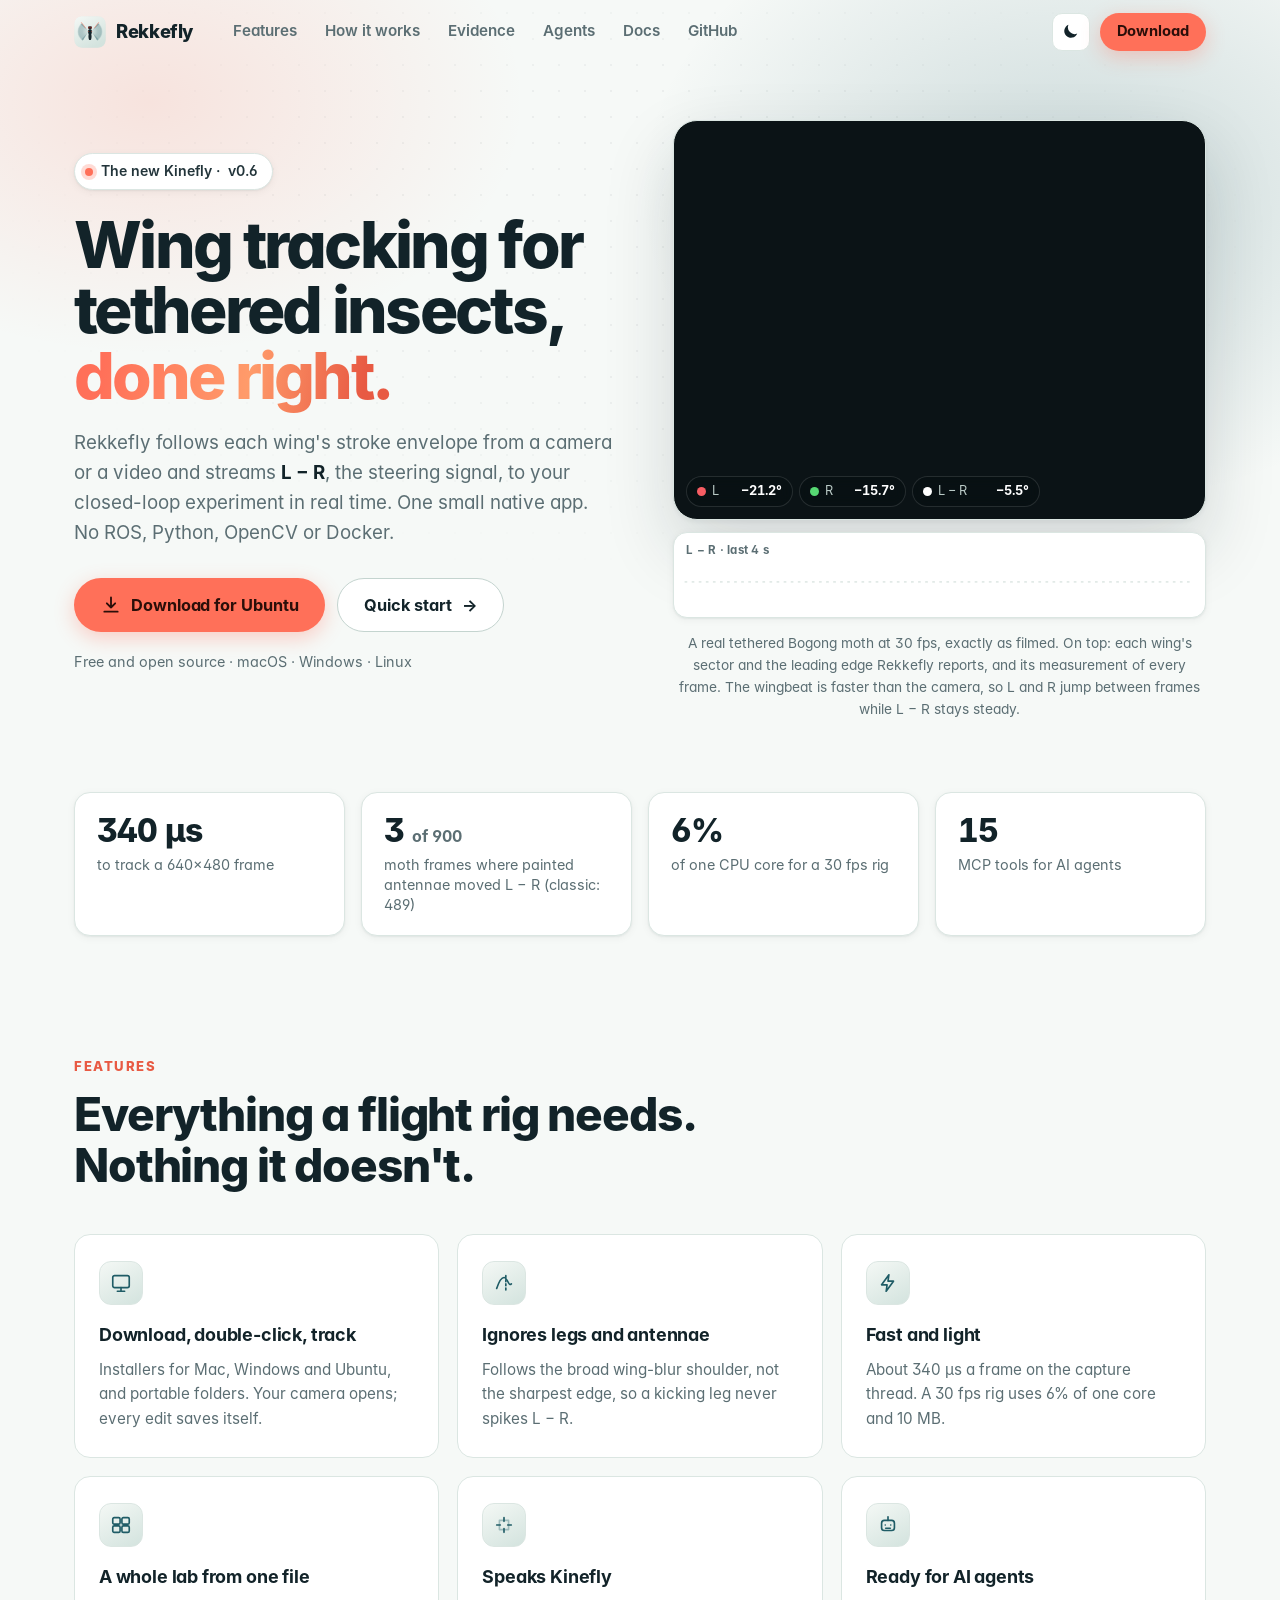
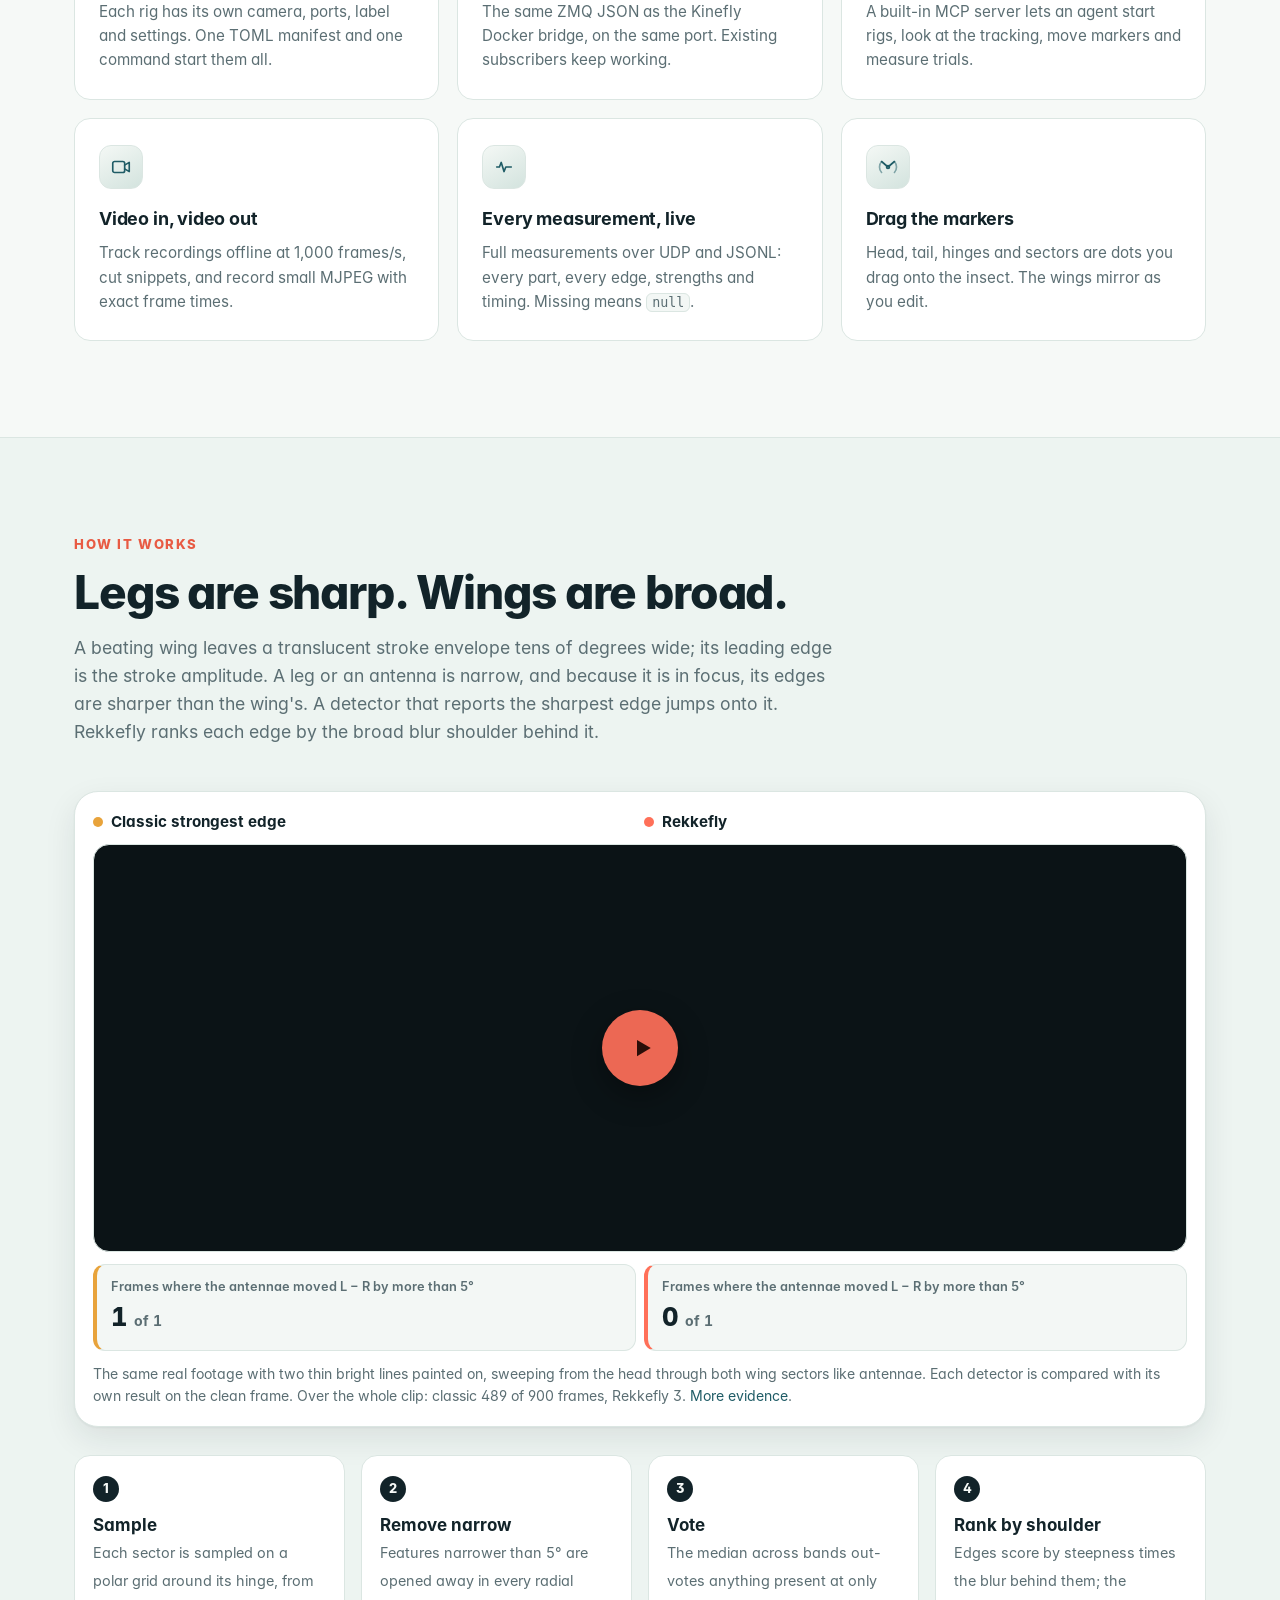
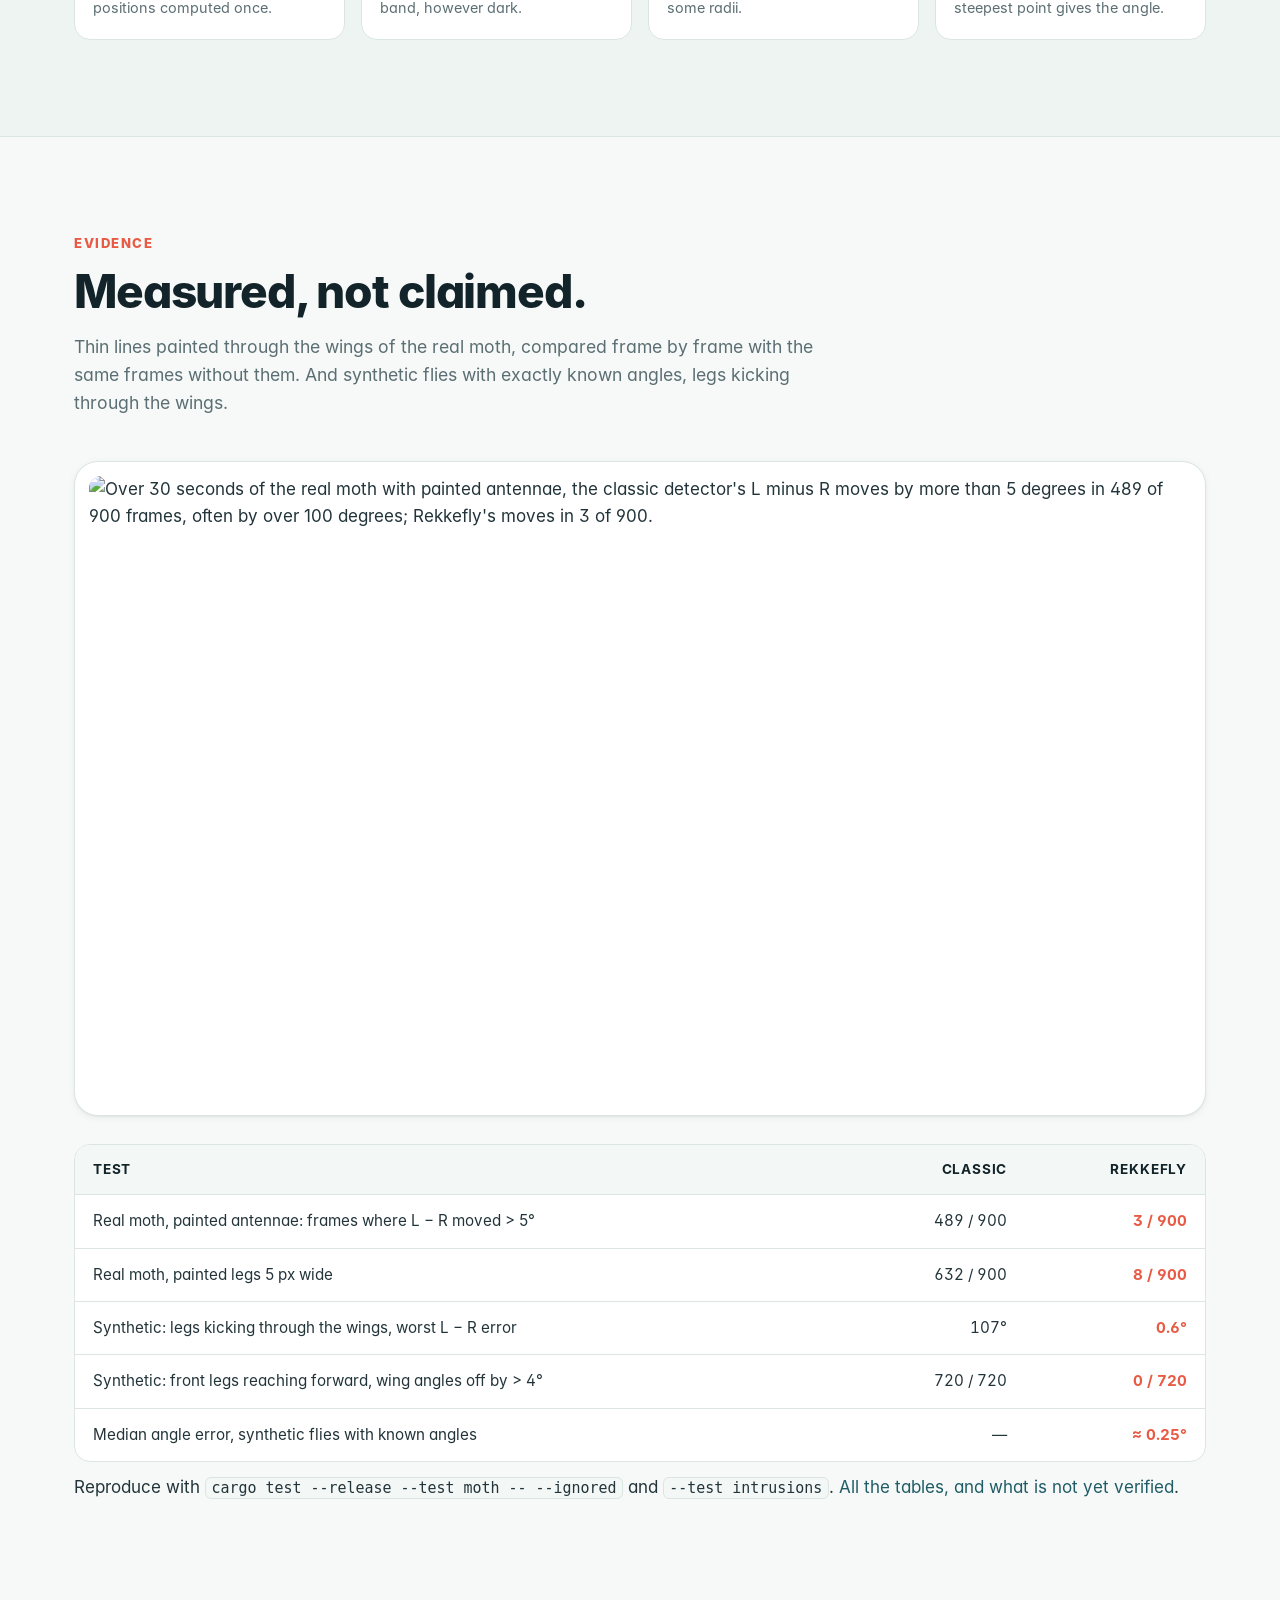
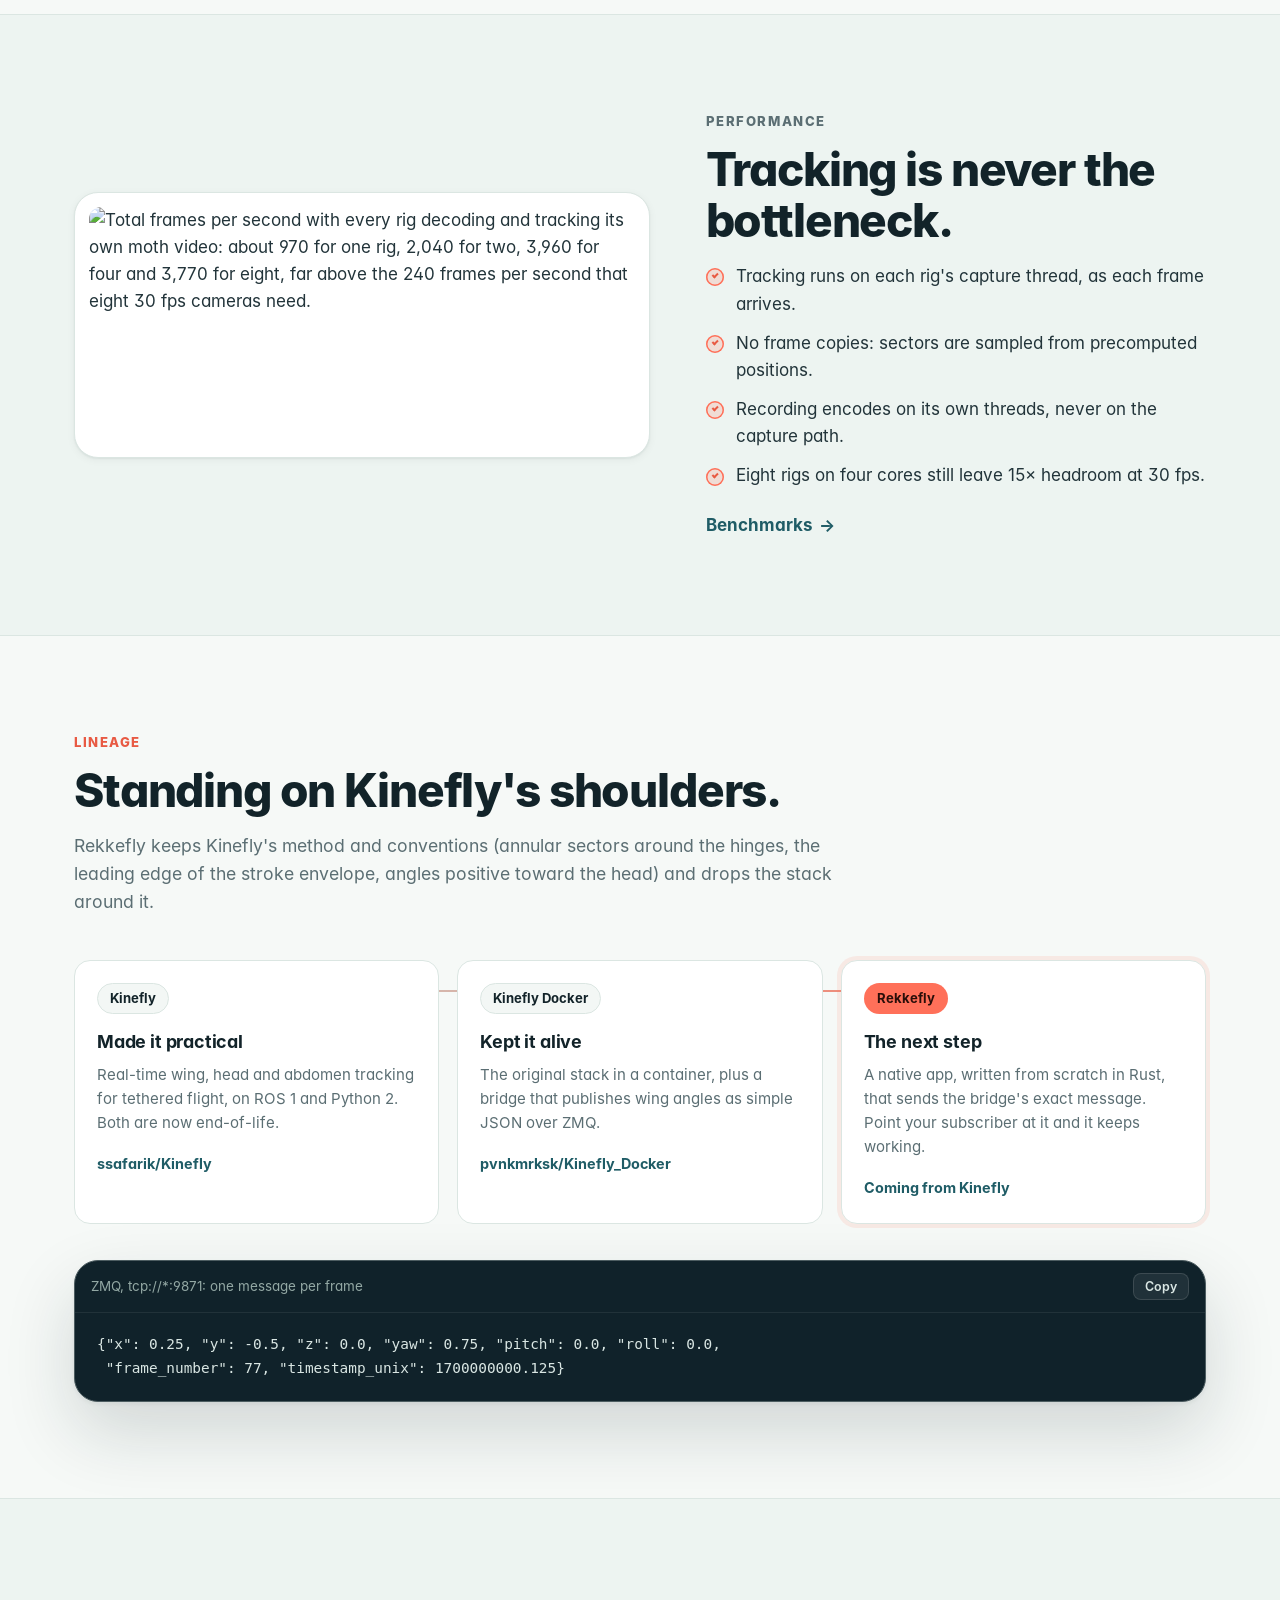
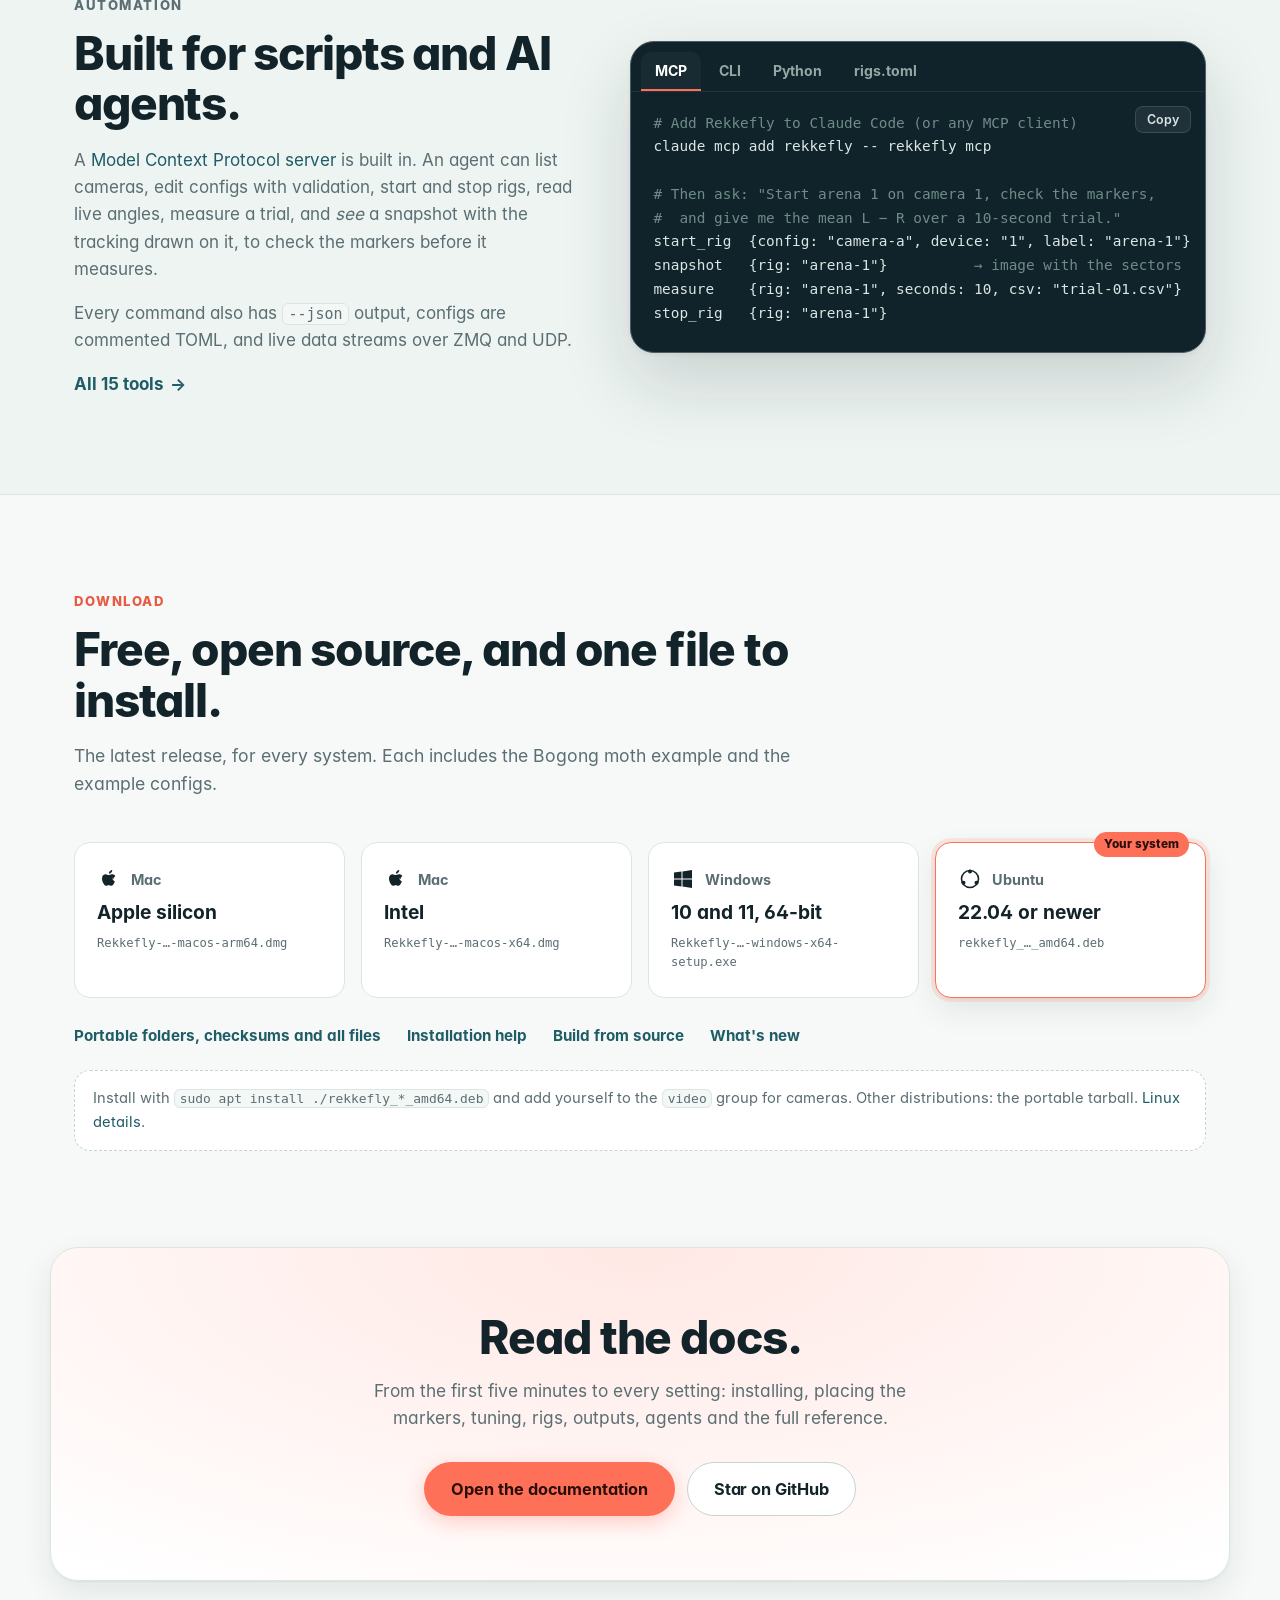
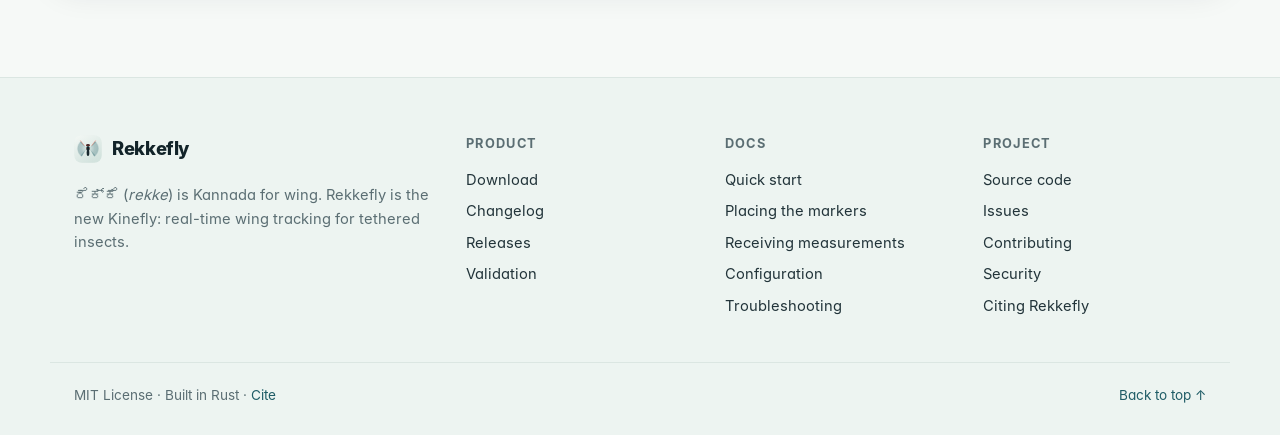
==== commit a94329b7: "Website: real moth footage instead of animations; fast CI for everyday changes Website - The hero sh" ====
--- a/site/index.html
+++ b/site/index.html
@@ -105,16 +105,21 @@
       </div>
       <p class="meta"><span data-hero-meta>Free and open source · macOS · Windows · Linux</span></p>
     </div>
-    <figure class="hero-visual reveal" aria-label="An animated tethered fly: both wings beat inside their tracking sectors, and Rekkefly's leading edges follow them while the legs move">
-      <div class="stage">
-        <canvas id="hero-canvas" width="600" height="540" role="img" aria-label="Animated illustration of Rekkefly tracking a tethered fly"></canvas>
+    <figure class="hero-visual reveal">
+      <div class="footage" data-footage="tracking">
+        <video poster="docs/media/moth-tracking.jpg" muted loop playsinline autoplay preload="auto" aria-label="Real footage of a tethered Bogong moth filmed from above, with Rekkefly's wing sectors and the leading edge it reports on each wing drawn on top">
+          <source src="docs/media/moth-tracking.mp4" type="video/mp4">
+          <source src="docs/media/moth-tracking.webm" type="video/webm">
+        </video>
+        <button class="play" type="button" aria-label="Play the video"><svg viewBox="0 0 24 24" aria-hidden="true"><path d="M8 5.5v13l11-6.5z"/></svg></button>
         <div class="readout" aria-hidden="true">
-          <span><i class="sw sw-l"></i>L <b id="ro-l">+0.0°</b></span>
-          <span><i class="sw sw-r"></i>R <b id="ro-r">+0.0°</b></span>
-          <span><i class="sw sw-d"></i>L − R <b id="ro-d">+0.0°</b></span>
+          <span><i class="sw sw-l"></i>L <b data-angle="left">—</b></span>
+          <span><i class="sw sw-r"></i>R <b data-angle="right">—</b></span>
+          <span><i class="sw sw-d"></i>L − R <b data-angle="diff">—</b></span>
         </div>
       </div>
-      <figcaption>The leading edge of each wing's blur (coral) is tracked inside an annular sector around its hinge, every frame, while the legs and antennae are ignored.</figcaption>
+      <div class="trace" aria-hidden="true"><canvas data-trace width="600" height="96"></canvas><span>L − R · last 4 s</span></div>
+      <figcaption>A real tethered Bogong moth at 30 fps, exactly as filmed. On top: each wing's sector and the leading edge Rekkefly reports, and its measurement of every frame. The wingbeat is faster than the camera, so L and R jump between frames while L − R stays steady.</figcaption>
     </figure>
   </div>
 </section>
@@ -128,22 +133,6 @@
   </div>
 </section>
 
-<section class="section" id="footage">
-  <div class="wrap split">
-    <div class="split-copy reveal">
-      <p class="eyebrow">Real footage</p>
-      <h2>On a real Bogong moth.</h2>
-      <p>Every download includes 30 seconds of a tethered Bogong moth, with antennae and legs right beside the wing sectors, one faint wing, and a wingbeat faster than the camera. With no camera connected, Rekkefly plays it with its own markers, so you can learn the app in minutes.</p>
-      <p>The debug traces show the left wing, the right wing and L − R, and the angular profile with legs and antennae removed. Each frame catches a different moment of the wingbeat, so L and R swing while L − R stays steady.</p>
-      <a class="link-arrow" href="docs/getting-started/bogong-moth.html">About the moth example <span aria-hidden="true">→</span></a>
-    </div>
-    <div class="media reveal">
-      <video src="docs/media/bogong-moth-tracking.mp4" poster="docs/media/bogong-moth-tracking.jpg" muted loop playsinline preload="none" data-autoplay aria-label="Screen recording: Rekkefly tracking the Bogong moth, with the debug traces open"></video>
-      <button class="play" type="button" aria-label="Play the video"><svg viewBox="0 0 24 24" aria-hidden="true"><path d="M8 5.5v13l11-6.5z"/></svg></button>
-    </div>
-  </div>
-</section>
-
 <section class="section" id="features">
   <div class="wrap">
     <div class="section-head reveal">
@@ -205,27 +194,26 @@
     <div class="section-head reveal">
       <p class="eyebrow">How it works</p>
       <h2>Legs are sharp. Wings are broad.</h2>
-      <p class="section-lede">A beating wing leaves a translucent stroke envelope tens of degrees wide; its leading edge is the stroke amplitude. A leg or an antenna is narrow, and because it is in focus, its edges are sharper than the wing's. A detector that reports the sharpest edge jumps onto it. Rekkefly ranks each edge by the broad blur shoulder behind it. Try it below.</p>
-    </div>
-    <div class="explainer reveal">
-      <div class="explainer-plot">
-        <canvas id="explainer-canvas" width="900" height="380" role="img" aria-label="An angular profile across one wing sector: the broad wing blur and a narrow leg. Markers show where the classic detector and Rekkefly place the leading edge."></canvas>
-      </div>
-      <div class="explainer-controls">
-        <label>Leg position <output id="leg-pos-out">80°</output>
-          <input type="range" id="leg-pos" min="2" max="118" step="0.5" value="80">
-        </label>
-        <label>Leg darkness <output id="leg-dark-out">0.70</output>
-          <input type="range" id="leg-dark" min="0" max="1.2" step="0.05" value="0.7">
-        </label>
-        <label class="check"><input type="checkbox" id="leg-animate" checked> Move the leg</label>
-        <div class="verdicts" aria-live="polite">
-          <div class="verdict verdict-classic"><span>Classic (strongest edge)</span><b id="v-classic">—</b></div>
-          <div class="verdict verdict-rekkefly"><span>Rekkefly</span><b id="v-rekkefly">—</b></div>
-        </div>
-        <p class="note">One radial band, simplified. Rekkefly also takes the median across radial bands, which out-votes a leg present at only some radii. <a href="docs/tracking/detectors.html">The full method</a>.</p>
-      </div>
-    </div>
+      <p class="section-lede">A beating wing leaves a translucent stroke envelope tens of degrees wide; its leading edge is the stroke amplitude. A leg or an antenna is narrow, and because it is in focus, its edges are sharper than the wing's. A detector that reports the sharpest edge jumps onto it. Rekkefly ranks each edge by the broad blur shoulder behind it.</p>
+    </div>
+    <figure class="compare-video reveal">
+      <div class="compare-labels" aria-hidden="true">
+        <span class="lab-classic">Classic strongest edge</span>
+        <span class="lab-rekkefly">Rekkefly</span>
+      </div>
+      <div class="footage footage-wide" data-footage="antennae">
+        <video poster="docs/media/moth-antennae.jpg" muted loop playsinline preload="none" aria-label="The real moth footage with two thin lines painted on, like antennae. Left: the classic detector's edges jump onto the lines. Right: Rekkefly's stay on the wings.">
+          <source src="docs/media/moth-antennae.mp4" type="video/mp4">
+          <source src="docs/media/moth-antennae.webm" type="video/webm">
+        </video>
+        <button class="play" type="button" aria-label="Play the video"><svg viewBox="0 0 24 24" aria-hidden="true"><path d="M8 5.5v13l11-6.5z"/></svg></button>
+      </div>
+      <div class="tally" aria-live="off">
+        <div class="tally-cell tally-classic"><span>Frames where the antennae moved L − R by more than 5°</span><b><span data-tally="classic">0</span> <small>of <span data-tally="seen">0</span></small></b></div>
+        <div class="tally-cell tally-rekkefly"><span>Frames where the antennae moved L − R by more than 5°</span><b><span data-tally="rekkefly">0</span> <small>of <span data-tally="seen">0</span></small></b></div>
+      </div>
+      <figcaption>The same real footage with two thin bright lines painted on, sweeping from the head through both wing sectors like antennae. Each detector is compared with its own result on the clean frame. Over the whole clip: classic 489 of 900 frames, Rekkefly 3. <a href="docs/tracking/evidence.html">More evidence</a>.</figcaption>
+    </figure>
     <ol class="steps">
       <li class="reveal"><b>Sample</b><span>Each sector is sampled on a polar grid around its hinge, from positions computed once.</span></li>
       <li class="reveal"><b>Remove narrow</b><span>Features narrower than 5° are opened away in every radial band, however dark.</span></li>
--- a/site/assets/site.css
+++ b/site/assets/site.css
@@ -142,13 +142,21 @@
 .cta { display: flex; flex-wrap: wrap; gap: 12px; margin: 30px 0 18px; }
 .meta { color: var(--muted); font-size: 0.9rem; }
 .hero-visual { margin: 0; }
-.stage { position: relative; border-radius: var(--radius-lg); background: linear-gradient(160deg, var(--stage-a), var(--stage-b)); border: 1px solid var(--line); box-shadow: var(--shadow-lg); overflow: hidden; aspect-ratio: 600 / 540; }
-.stage canvas { width: 100%; height: 100%; }
-.readout { position: absolute; left: 14px; top: 14px; display: flex; flex-wrap: wrap; gap: 6px; font-size: 0.8rem; font-variant-numeric: tabular-nums; }
-.readout span { display: inline-flex; align-items: center; gap: 6px; background: color-mix(in srgb, var(--surface) 82%, transparent); -webkit-backdrop-filter: blur(6px); backdrop-filter: blur(6px); border: 1px solid var(--line); border-radius: 999px; padding: 4px 10px; color: var(--muted); }
-.readout b { color: var(--ink); font-weight: 650; min-width: 4.2em; text-align: right; }
+.footage { position: relative; border-radius: var(--radius-lg); overflow: hidden; background: #0b1316; border: 1px solid var(--line); box-shadow: var(--shadow-lg); aspect-ratio: 640 / 480; }
+.footage-wide { aspect-ratio: 1288 / 480; border-radius: var(--radius); }
+.footage video { width: 100%; height: 100%; object-fit: cover; }
+.footage .play { position: absolute; inset: 0; margin: auto; width: 76px; height: 76px; border-radius: 50%; border: 0; background: color-mix(in srgb, var(--coral) 92%, transparent); color: var(--on-coral); cursor: pointer; display: grid; place-items: center; box-shadow: 0 10px 30px rgba(0, 0, 0, 0.35); transition: transform 0.2s, opacity 0.3s; }
+.footage .play:hover { transform: scale(1.06); }
+.footage .play svg { width: 30px; height: 30px; fill: currentColor; margin-left: 4px; }
+.footage.playing .play { opacity: 0; pointer-events: none; }
+.readout { position: absolute; left: 12px; bottom: 12px; display: flex; flex-wrap: wrap; gap: 6px; font-size: 0.8rem; font-variant-numeric: tabular-nums; }
+.readout span { display: inline-flex; align-items: center; gap: 6px; background: rgba(8, 16, 19, 0.72); -webkit-backdrop-filter: blur(6px); backdrop-filter: blur(6px); border: 1px solid rgba(255, 255, 255, 0.12); border-radius: 999px; padding: 4px 10px; color: #b9c9c5; }
+.readout b { color: #fff; font-weight: 650; min-width: 4.4em; text-align: right; }
 .sw { width: 9px; height: 9px; border-radius: 50%; }
-.sw-l { background: var(--left); } .sw-r { background: var(--right); } .sw-d { background: var(--ink); }
+.sw-l { background: #f75d63; } .sw-r { background: #57d873; } .sw-d { background: #fff; }
+.trace { position: relative; margin-top: 12px; border-radius: 14px; background: var(--surface); border: 1px solid var(--line); box-shadow: var(--shadow-sm); overflow: hidden; }
+.trace canvas { width: 100%; height: auto; aspect-ratio: 600 / 96; }
+.trace span { position: absolute; left: 12px; top: 8px; font-size: 0.72rem; font-weight: 650; color: var(--muted); letter-spacing: 0.02em; }
 .hero-visual figcaption { margin-top: 14px; color: var(--muted); font-size: 0.86rem; text-align: center; }
 @media (max-width: 960px) {
   .hero { padding-top: calc(var(--nav-h) + 32px); }
@@ -180,13 +188,6 @@
 .link-arrow:hover span { transform: translateX(4px); }
 @media (max-width: 960px) { .split, .split-rev { grid-template-columns: 1fr; gap: 36px; } .split-rev .chart { order: 2; } .section { padding: 72px 0; } }
 
-/* Video */
-.media { position: relative; border-radius: var(--radius-lg); overflow: hidden; box-shadow: var(--shadow-lg); border: 1px solid var(--line); background: #0b1316; aspect-ratio: 1000 / 820; }
-.media video { width: 100%; height: 100%; object-fit: cover; }
-.play { position: absolute; inset: 0; margin: auto; width: 76px; height: 76px; border-radius: 50%; border: 0; background: color-mix(in srgb, var(--coral) 92%, transparent); color: var(--on-coral); cursor: pointer; display: grid; place-items: center; box-shadow: 0 10px 30px rgba(0, 0, 0, 0.35); transition: transform 0.2s, opacity 0.3s; }
-.play:hover { transform: scale(1.06); }
-.play svg { width: 30px; height: 30px; fill: currentColor; margin-left: 4px; }
-.media.playing .play { opacity: 0; pointer-events: none; }
 
 /* Feature cards */
 .cards { display: grid; grid-template-columns: repeat(3, 1fr); gap: 18px; }
@@ -201,26 +202,24 @@
 @media (max-width: 960px) { .cards { grid-template-columns: repeat(2, 1fr); } }
 @media (max-width: 620px) { .cards { grid-template-columns: 1fr; } }
 
-/* Explainer */
-.explainer { display: grid; grid-template-columns: 1fr 300px; gap: 0; background: var(--surface); border: 1px solid var(--line); border-radius: var(--radius-lg); box-shadow: var(--shadow); overflow: hidden; }
-.explainer-plot { padding: 18px; border-right: 1px solid var(--line); min-width: 0; }
-.explainer-plot canvas { width: 100%; height: auto; aspect-ratio: 900 / 380; }
-.explainer-controls { padding: 22px; display: flex; flex-direction: column; gap: 18px; }
-.explainer-controls label { display: flex; flex-direction: column; gap: 8px; font-weight: 650; font-size: 0.92rem; color: var(--ink); }
-.explainer-controls label output { float: right; font-weight: 600; color: var(--muted); font-variant-numeric: tabular-nums; }
-.explainer-controls .check { flex-direction: row; align-items: center; gap: 10px; font-weight: 550; }
-input[type="range"] { width: 100%; accent-color: var(--coral); }
-input[type="checkbox"] { accent-color: var(--coral); width: 17px; height: 17px; }
-.verdicts { display: grid; gap: 10px; }
-.verdict { border-radius: 12px; padding: 10px 14px; border: 1px solid var(--line); background: var(--surface-2); font-size: 0.84rem; }
-.verdict span { display: block; color: var(--muted); font-weight: 600; }
-.verdict b { display: block; font-size: 1.12rem; font-variant-numeric: tabular-nums; color: var(--ink); white-space: nowrap; margin-top: 2px; }
-.verdict-classic { border-left: 4px solid #e8a33b; }
-.verdict-rekkefly { border-left: 4px solid var(--coral); }
-.verdict b.bad { color: #d9480f; }
-.verdict b.good { color: var(--right); }
-.note { color: var(--muted); font-size: 0.85rem; margin: 0; }
-@media (max-width: 900px) { .explainer { grid-template-columns: 1fr; } .explainer-plot { border-right: 0; border-bottom: 1px solid var(--line); padding: 10px; } }
+/* Real footage: classic vs Rekkefly */
+.compare-video { margin: 0; background: var(--surface); border: 1px solid var(--line); border-radius: var(--radius-lg); box-shadow: var(--shadow); padding: 18px; }
+.compare-labels, .tally { display: grid; grid-template-columns: 1fr 1fr; gap: 8px; }
+.compare-labels { margin-bottom: 10px; font-weight: 700; font-size: 0.95rem; color: var(--ink); }
+.compare-labels span { display: flex; align-items: center; gap: 8px; }
+.compare-labels span::before { content: ""; width: 10px; height: 10px; border-radius: 50%; }
+.lab-classic::before { background: #e8a33b; }
+.lab-rekkefly::before { background: var(--coral); }
+.compare-video .footage { box-shadow: none; }
+.tally { margin-top: 12px; }
+.tally-cell { border-radius: 12px; padding: 12px 14px; border: 1px solid var(--line); background: var(--surface-2); }
+.tally-cell > span { display: block; color: var(--muted); font-size: 0.8rem; font-weight: 600; }
+.tally-cell b { display: block; font-size: 1.6rem; font-weight: 800; color: var(--ink); font-variant-numeric: tabular-nums; letter-spacing: -0.02em; }
+.tally-cell b small { font-size: 0.55em; color: var(--muted); font-weight: 650; letter-spacing: 0; }
+.tally-classic { border-left: 4px solid #e8a33b; }
+.tally-rekkefly { border-left: 4px solid var(--coral); }
+.compare-video figcaption { margin-top: 12px; color: var(--muted); font-size: 0.88rem; }
+@media (max-width: 620px) { .compare-video { padding: 10px; } .tally-cell b { font-size: 1.25rem; } .tally-cell > span { font-size: 0.72rem; } }
 .steps { list-style: none; padding: 0; margin: 28px 0 0; display: grid; grid-template-columns: repeat(4, 1fr); gap: 16px; counter-reset: step; }
 .steps li { counter-increment: step; background: var(--surface); border: 1px solid var(--line); border-radius: var(--radius); padding: 18px; }
 .steps li::before { content: counter(step); display: inline-grid; place-items: center; width: 26px; height: 26px; border-radius: 50%; background: var(--ink); color: var(--bg); font-size: 0.8rem; font-weight: 800; margin-bottom: 10px; }
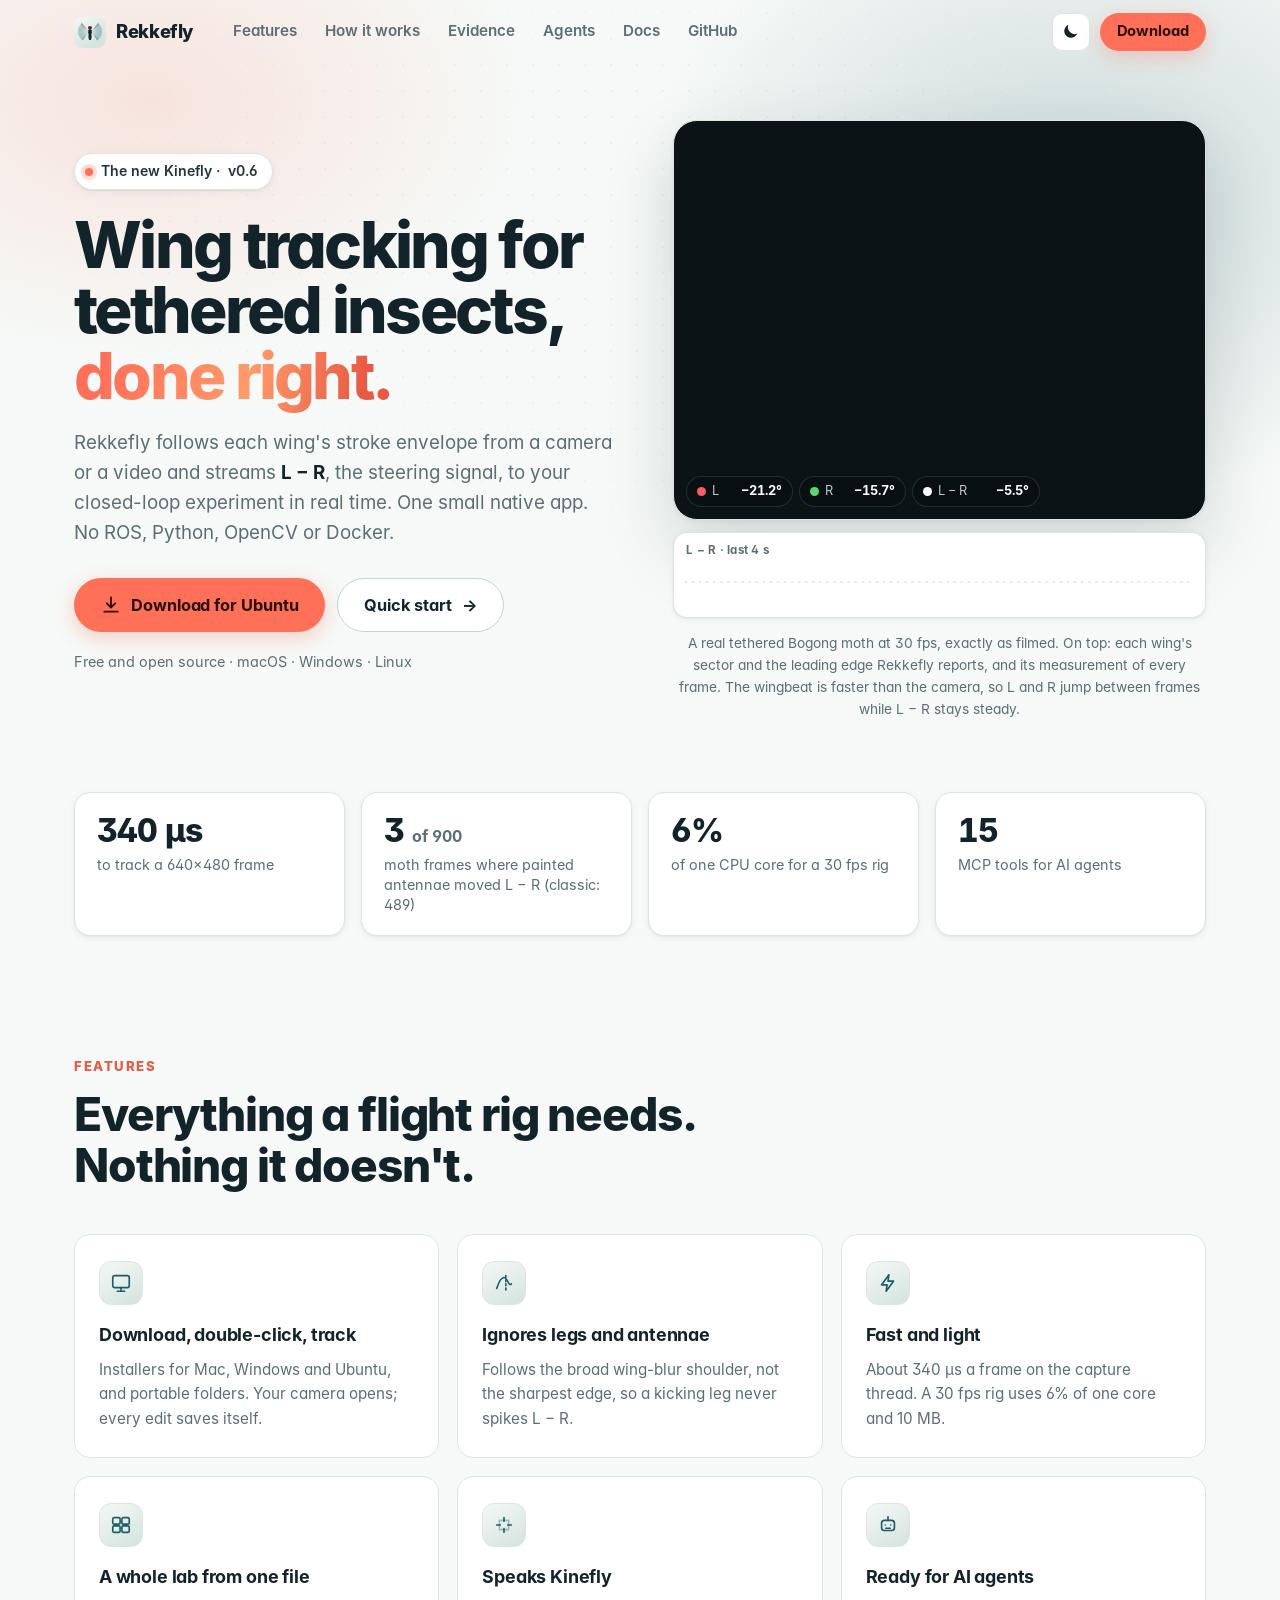
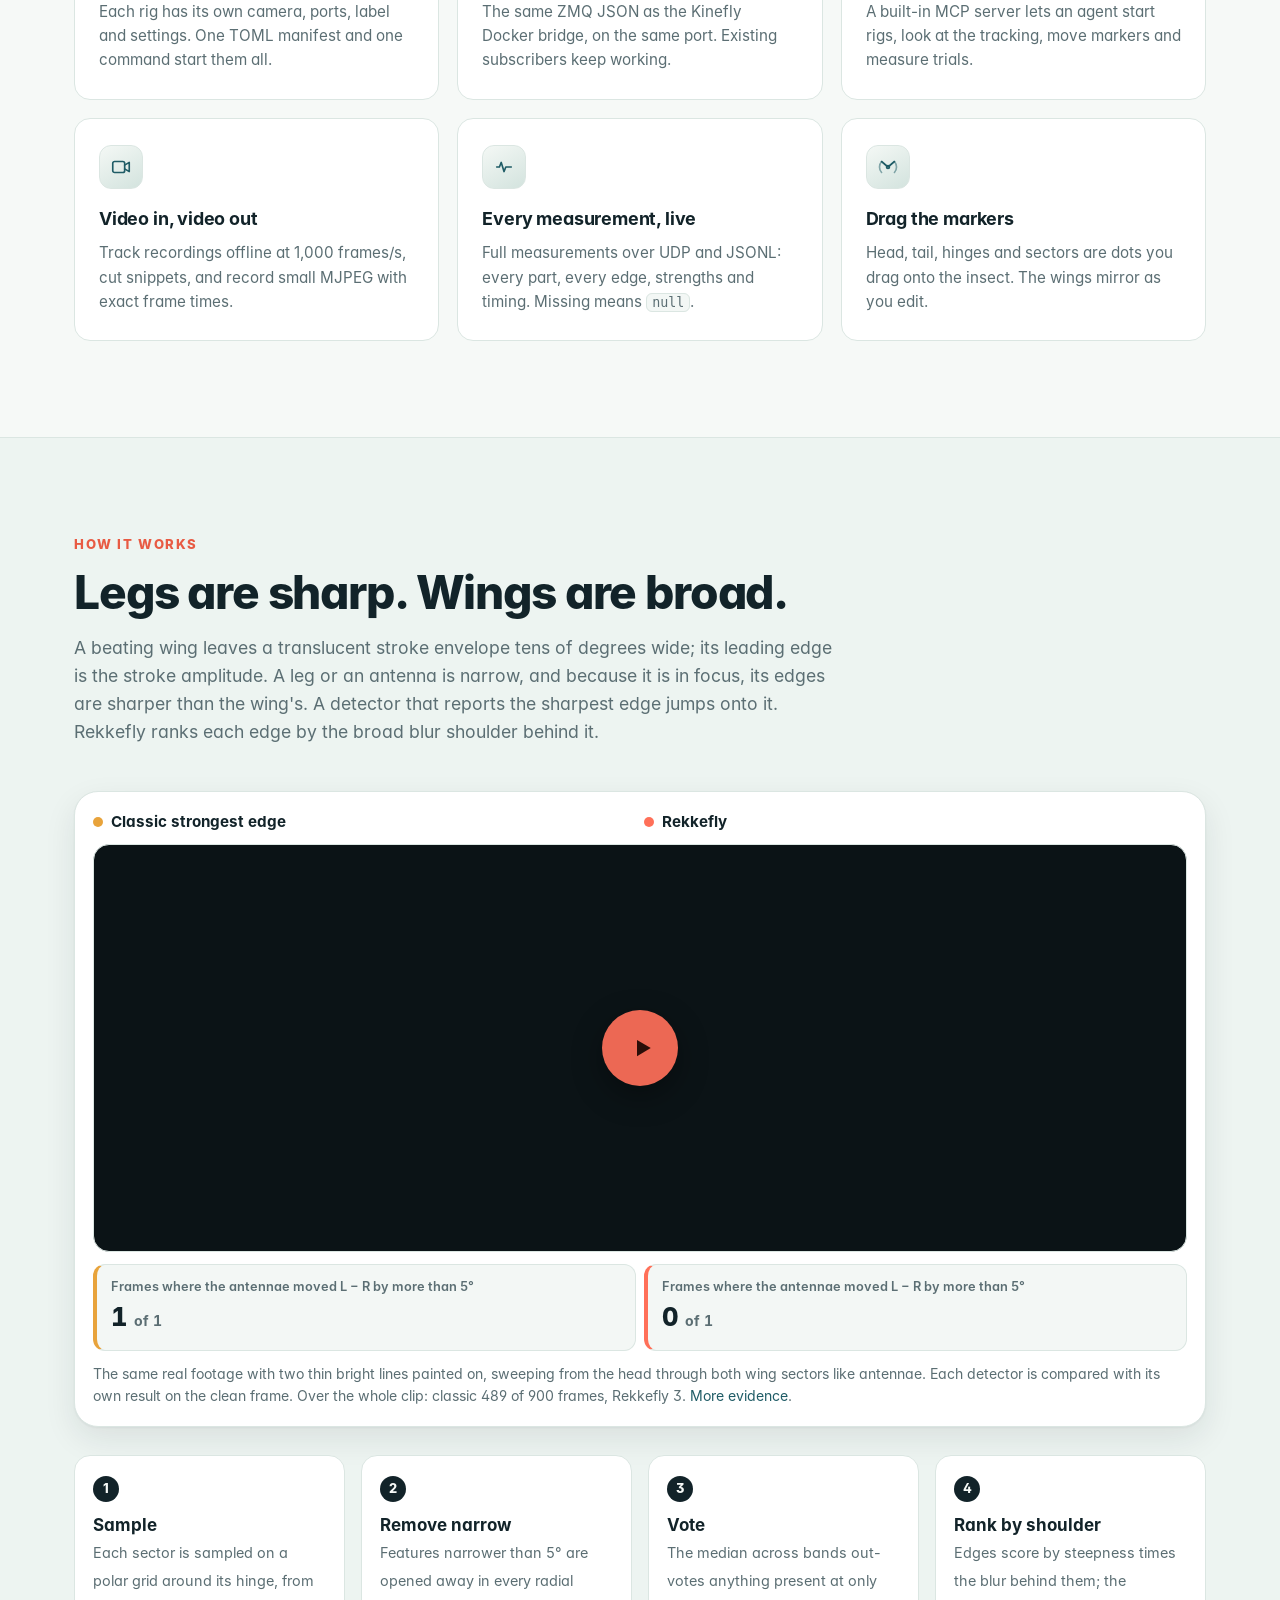
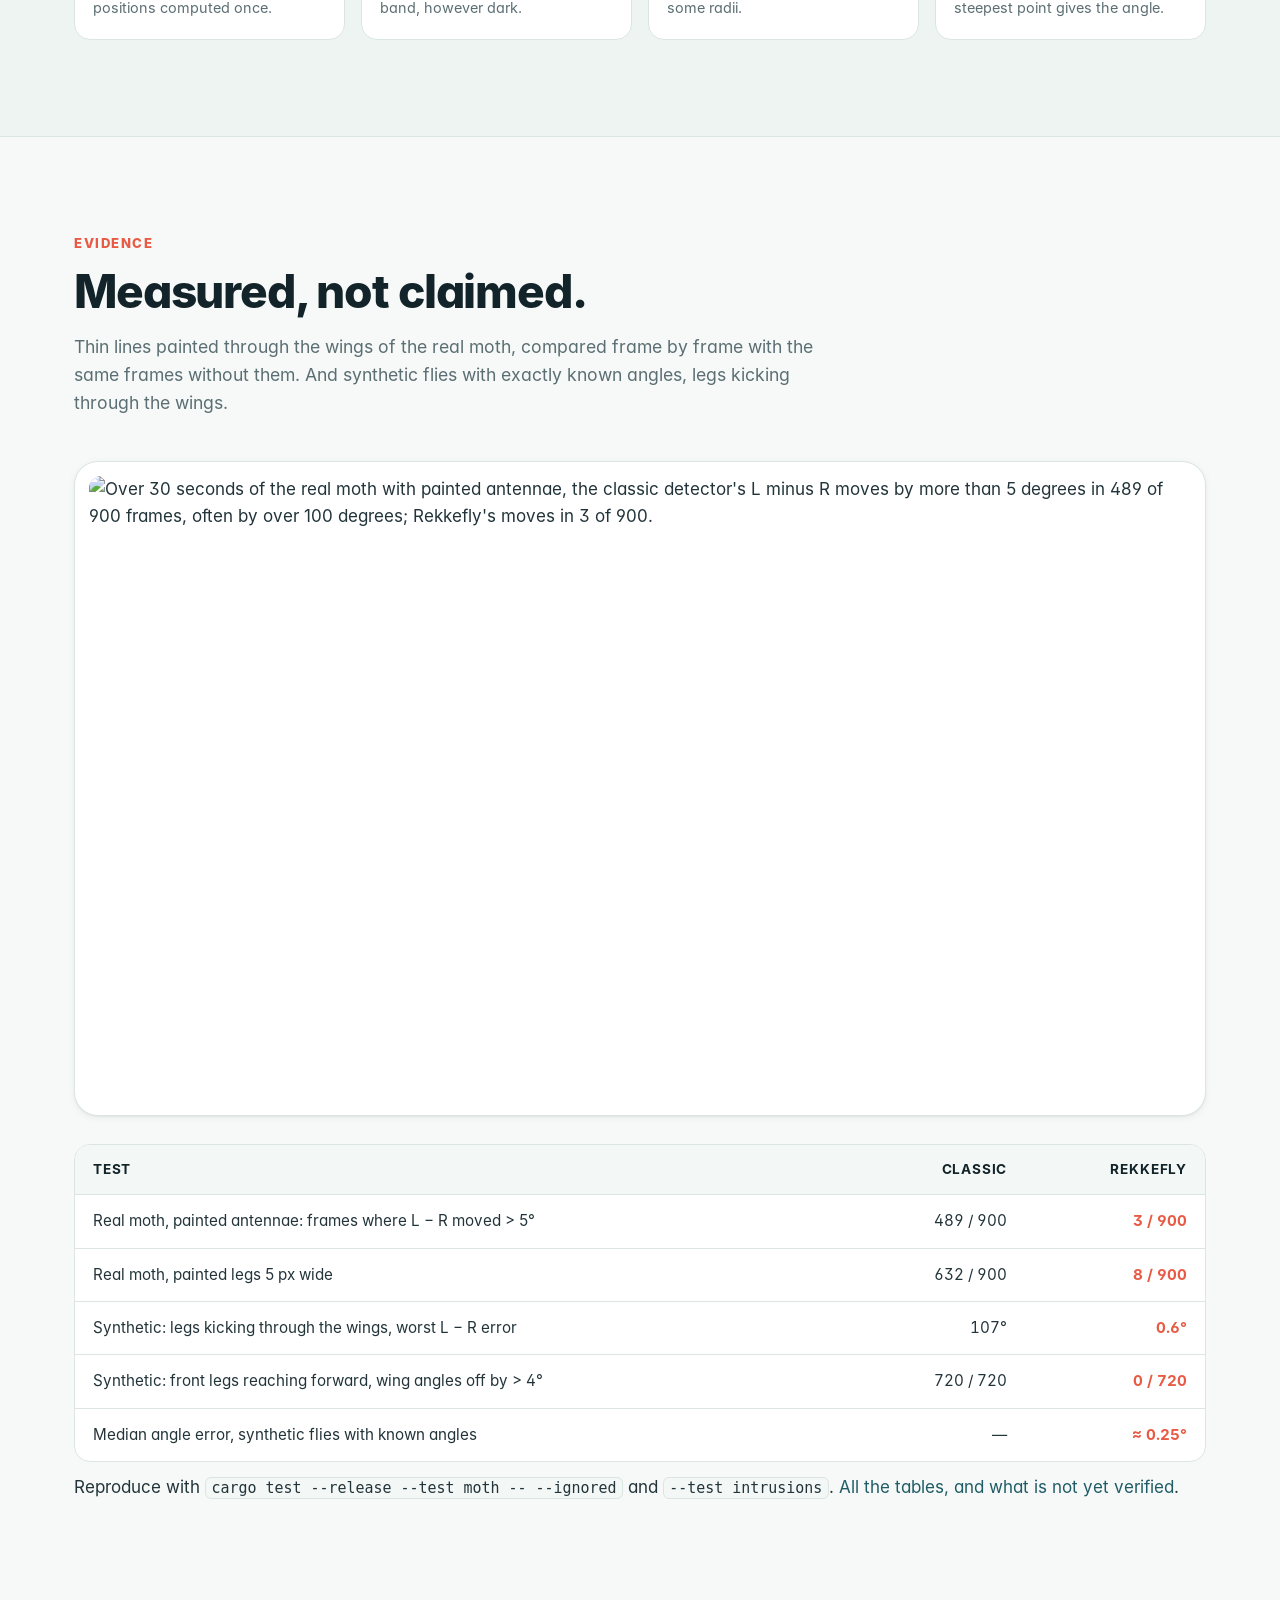
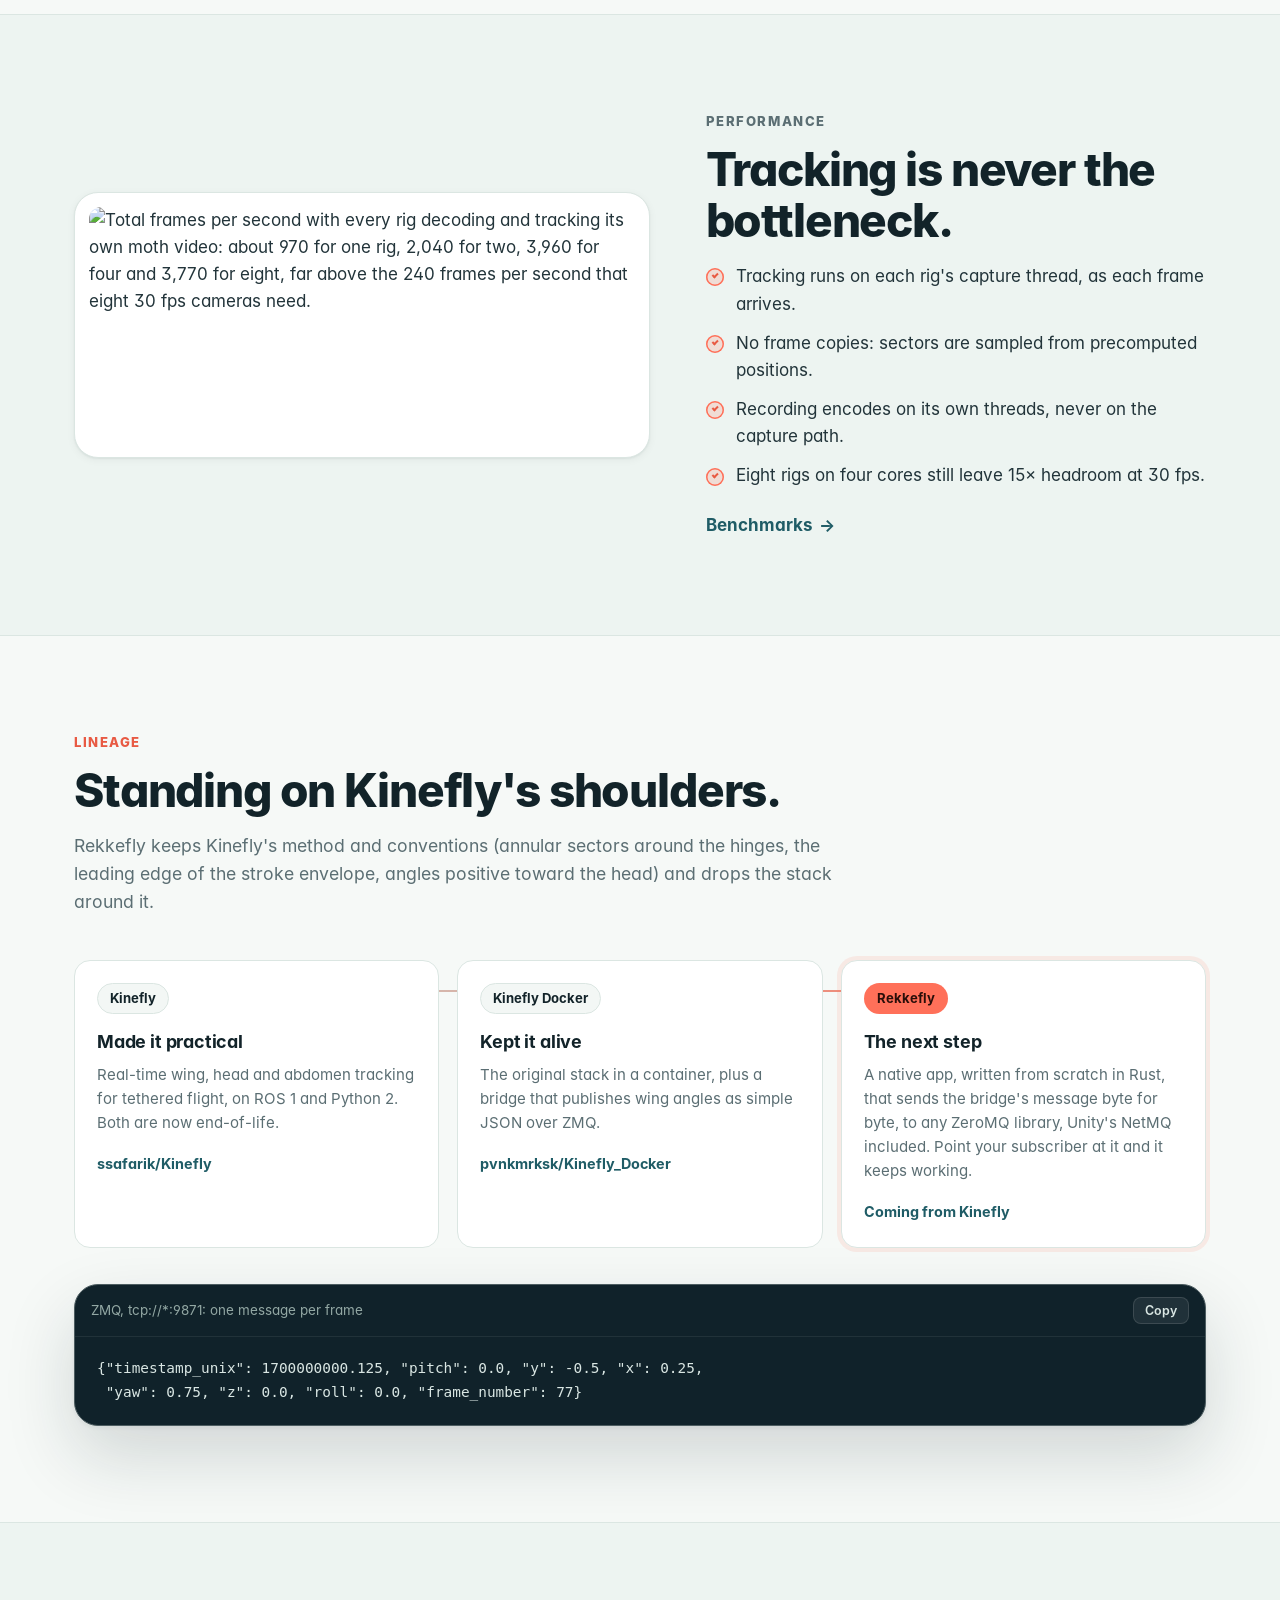
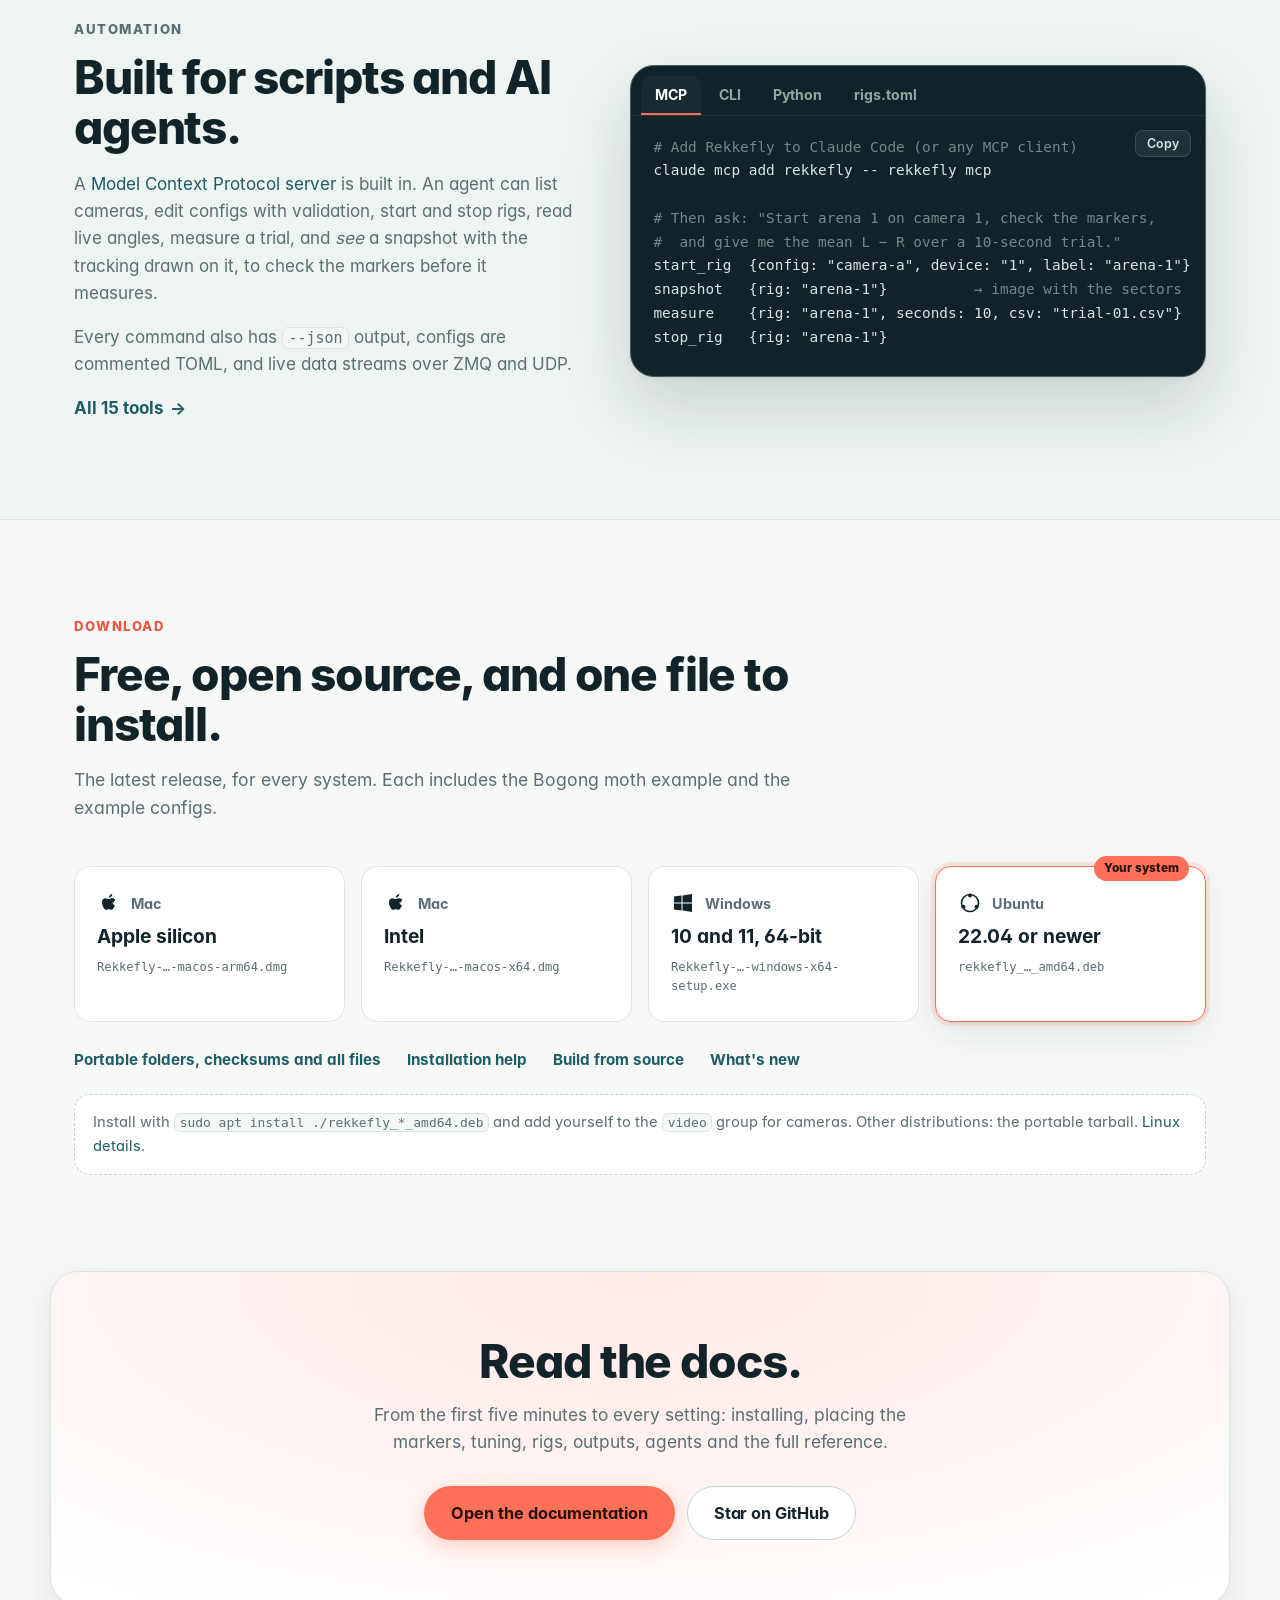
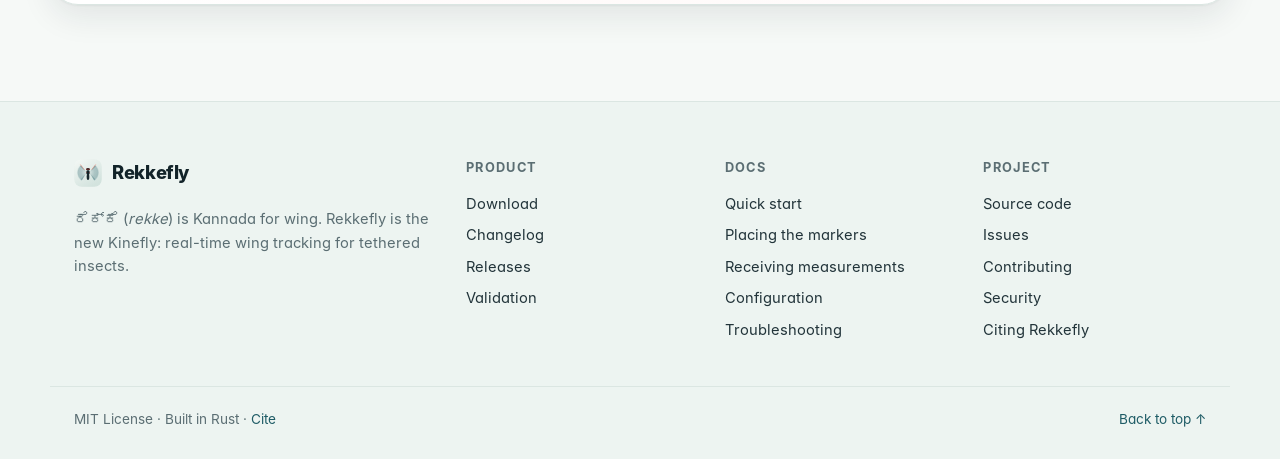
==== commit b405bfe0: "ZMQ output works with Unity's NetMQ and sends the bridge's exact bytes Unity projects often bundle N" ====
--- a/site/index.html
+++ b/site/index.html
@@ -293,14 +293,14 @@
       <li class="reveal tl-now">
         <span class="tl-tag">Rekkefly</span>
         <h3>The next step</h3>
-        <p>A native app, written from scratch in Rust, that sends the bridge's exact message. Point your subscriber at it and it keeps working.</p>
+        <p>A native app, written from scratch in Rust, that sends the bridge's message byte for byte, to any ZeroMQ library, Unity's NetMQ included. Point your subscriber at it and it keeps working.</p>
         <a href="docs/kinefly.html">Coming from Kinefly</a>
       </li>
     </ol>
     <div class="code-card reveal">
       <div class="code-head"><span>ZMQ, tcp://*:9871: one message per frame</span><button class="copy" type="button" data-copy="zmq-msg">Copy</button></div>
-      <pre id="zmq-msg"><code>{"x": 0.25, "y": -0.5, "z": 0.0, "yaw": 0.75, "pitch": 0.0, "roll": 0.0,
- "frame_number": 77, "timestamp_unix": 1700000000.125}</code></pre>
+      <pre id="zmq-msg"><code>{"timestamp_unix": 1700000000.125, "pitch": 0.0, "y": -0.5, "x": 0.25,
+ "yaw": 0.75, "z": 0.0, "roll": 0.0, "frame_number": 77}</code></pre>
     </div>
   </div>
 </section>
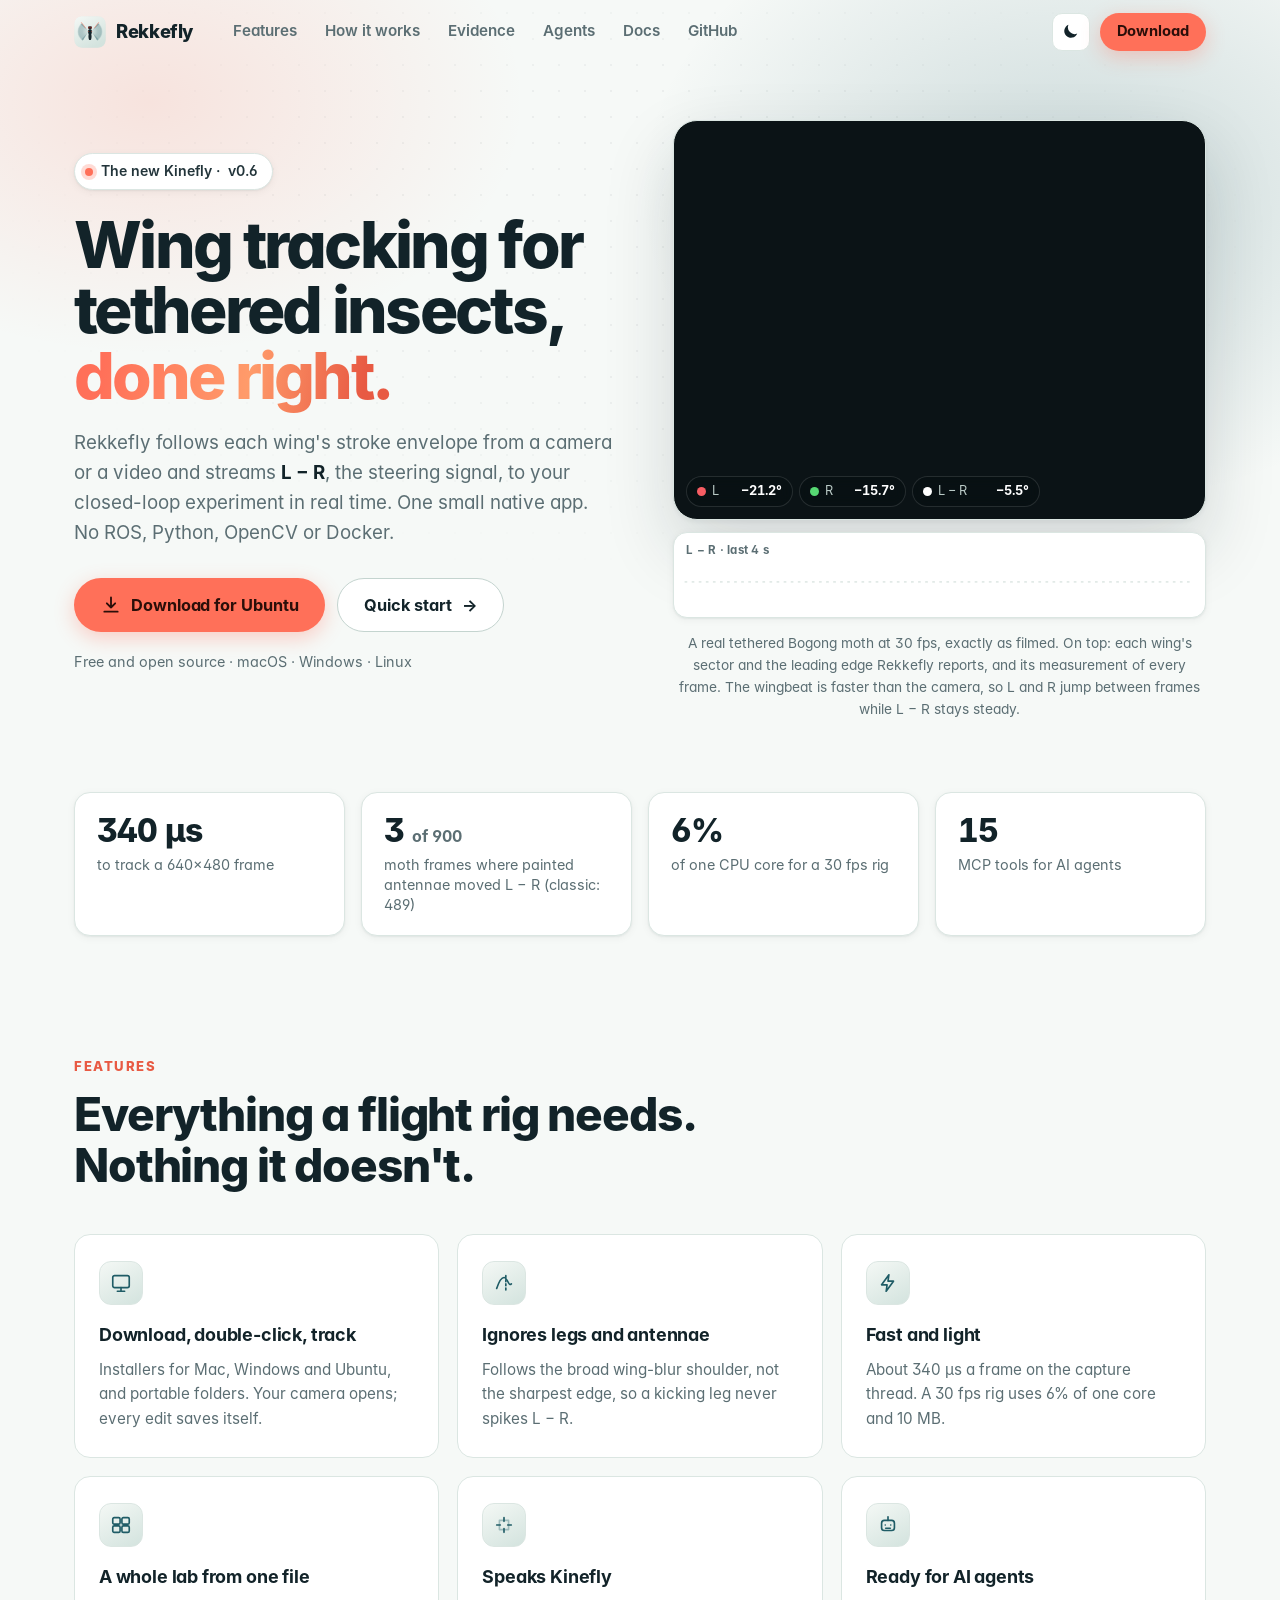
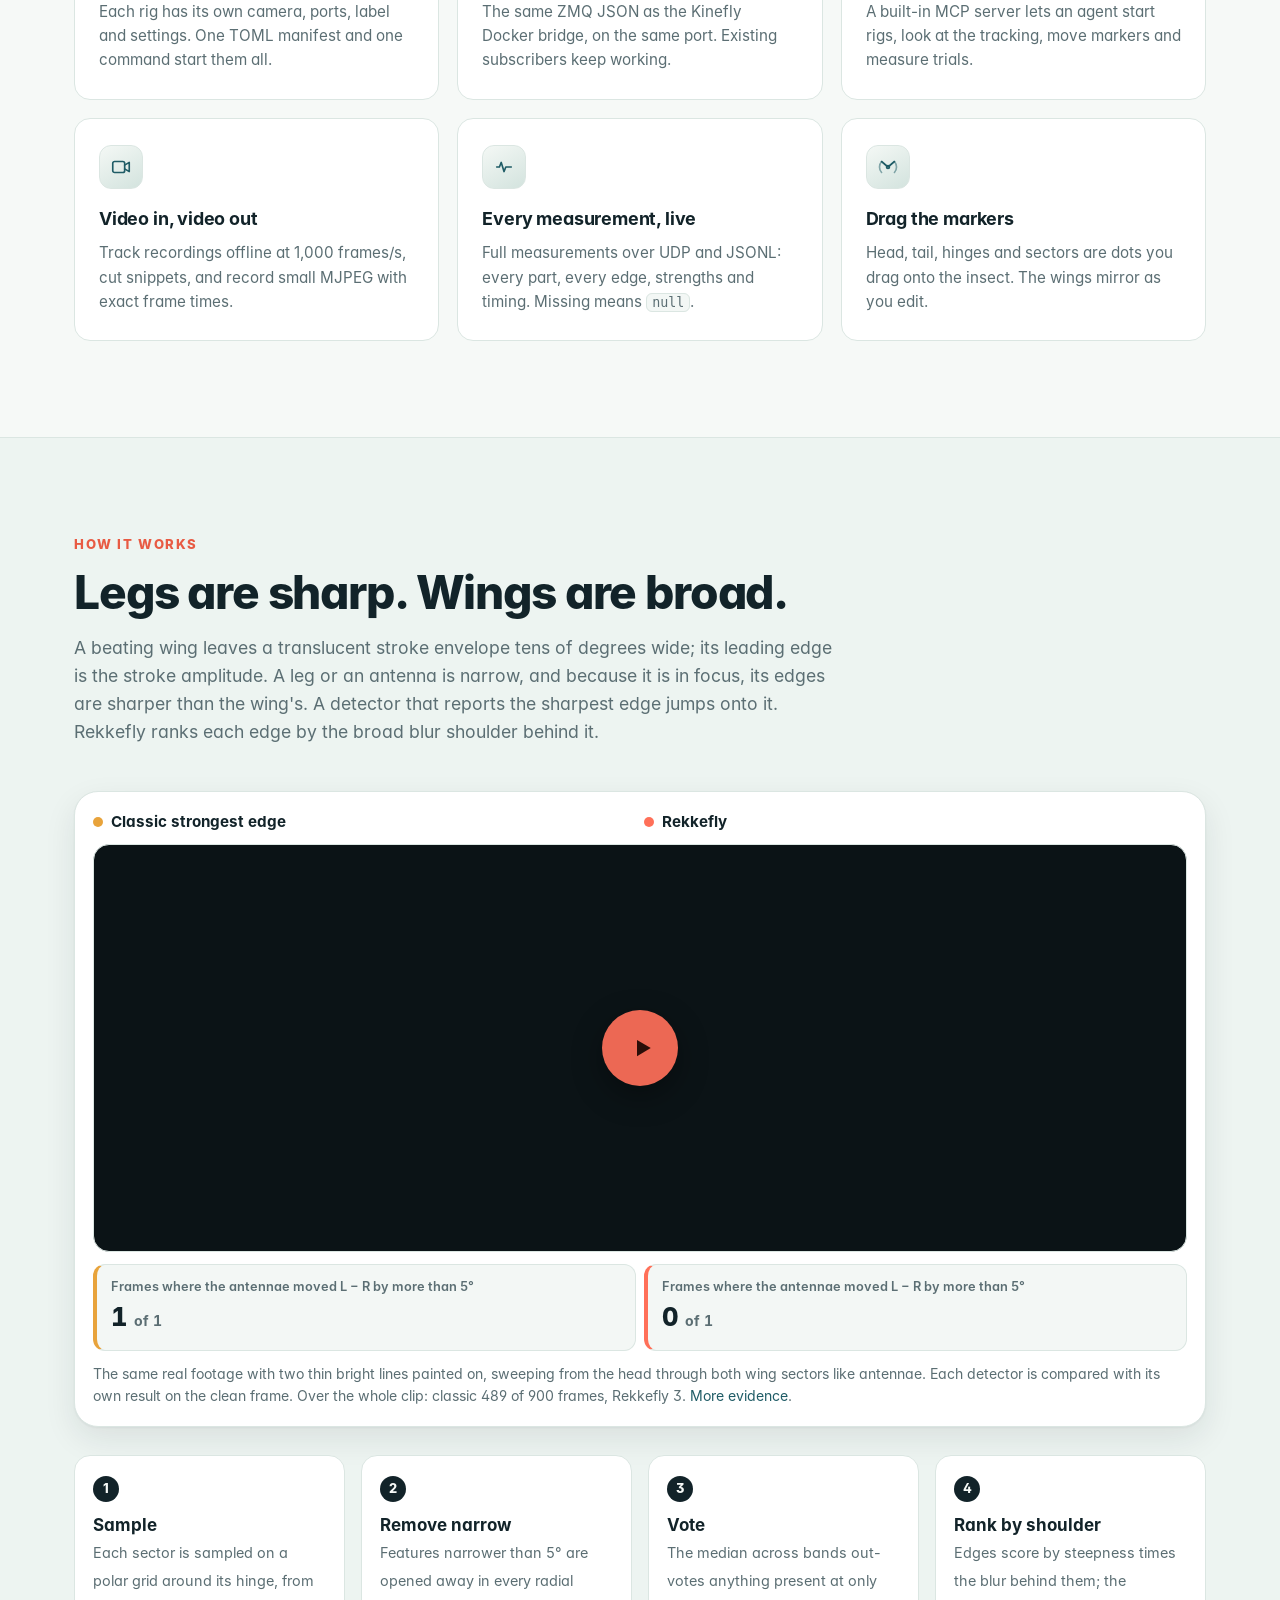
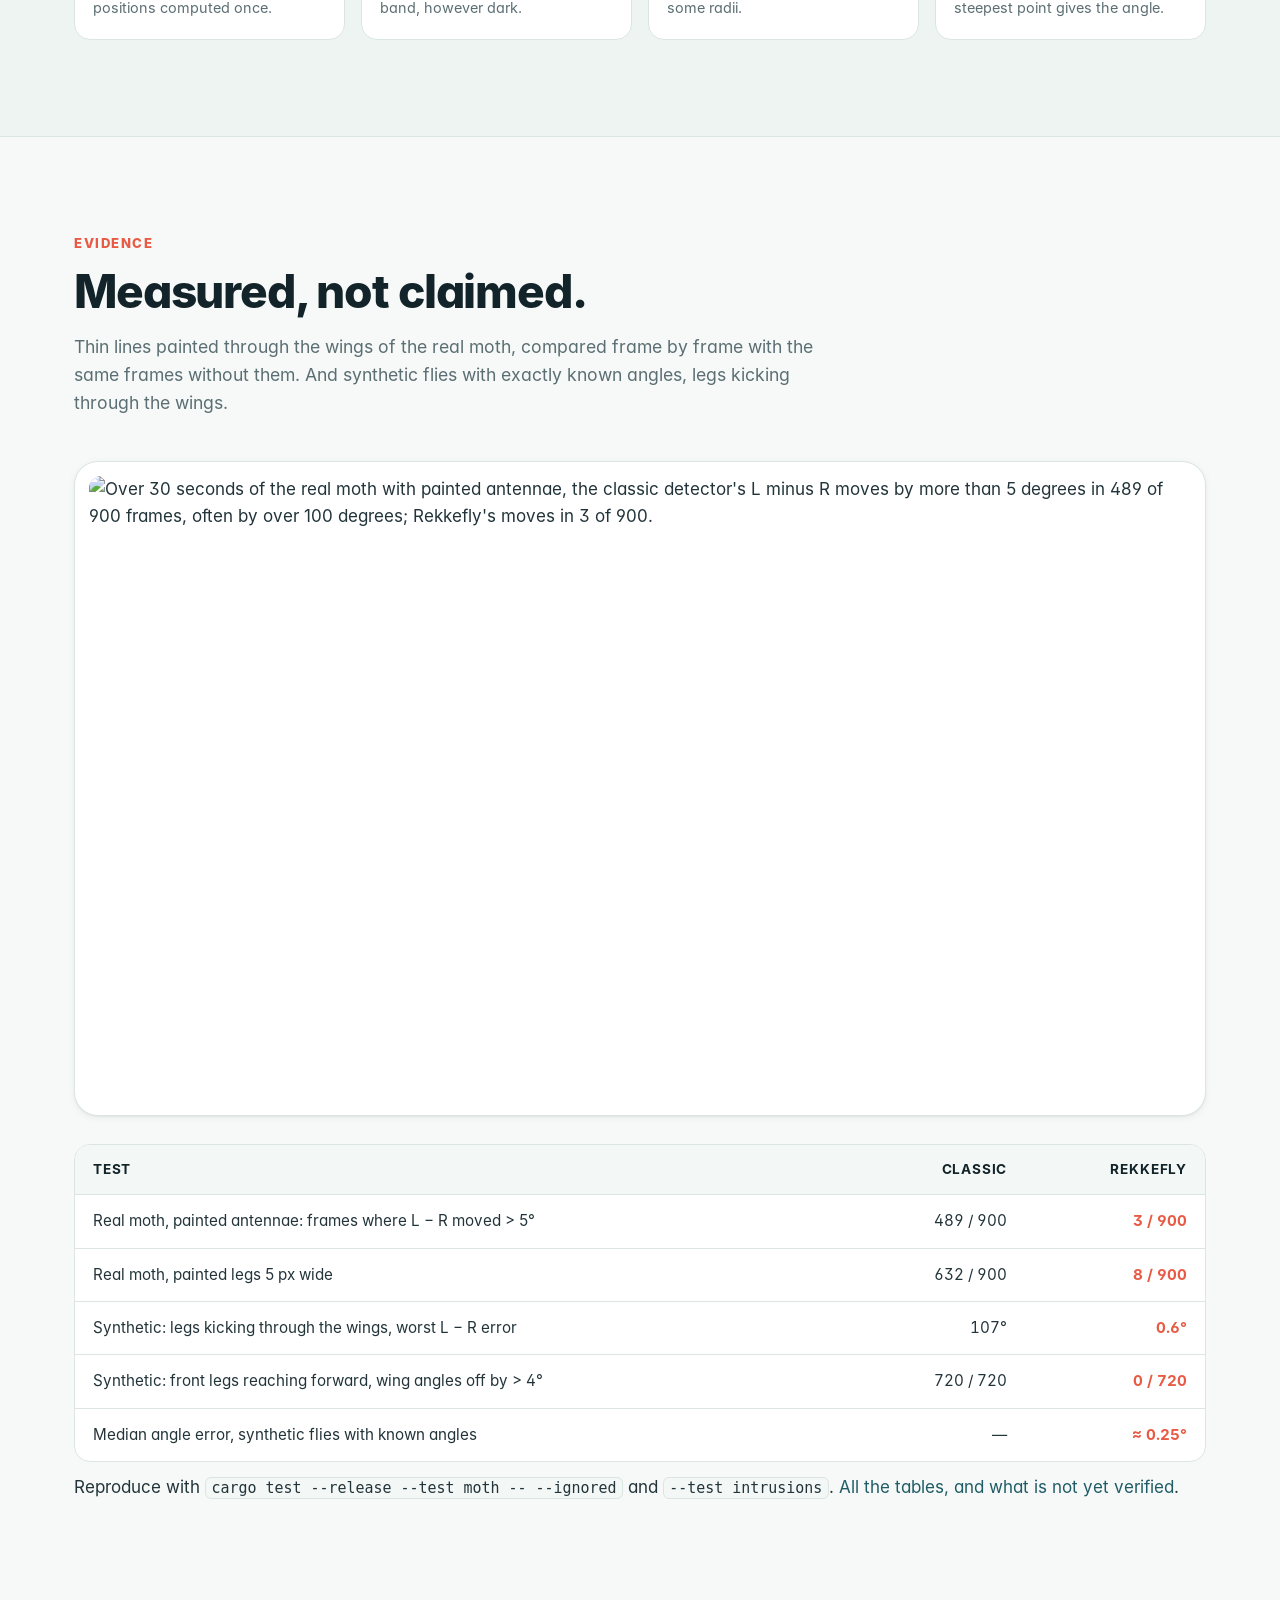
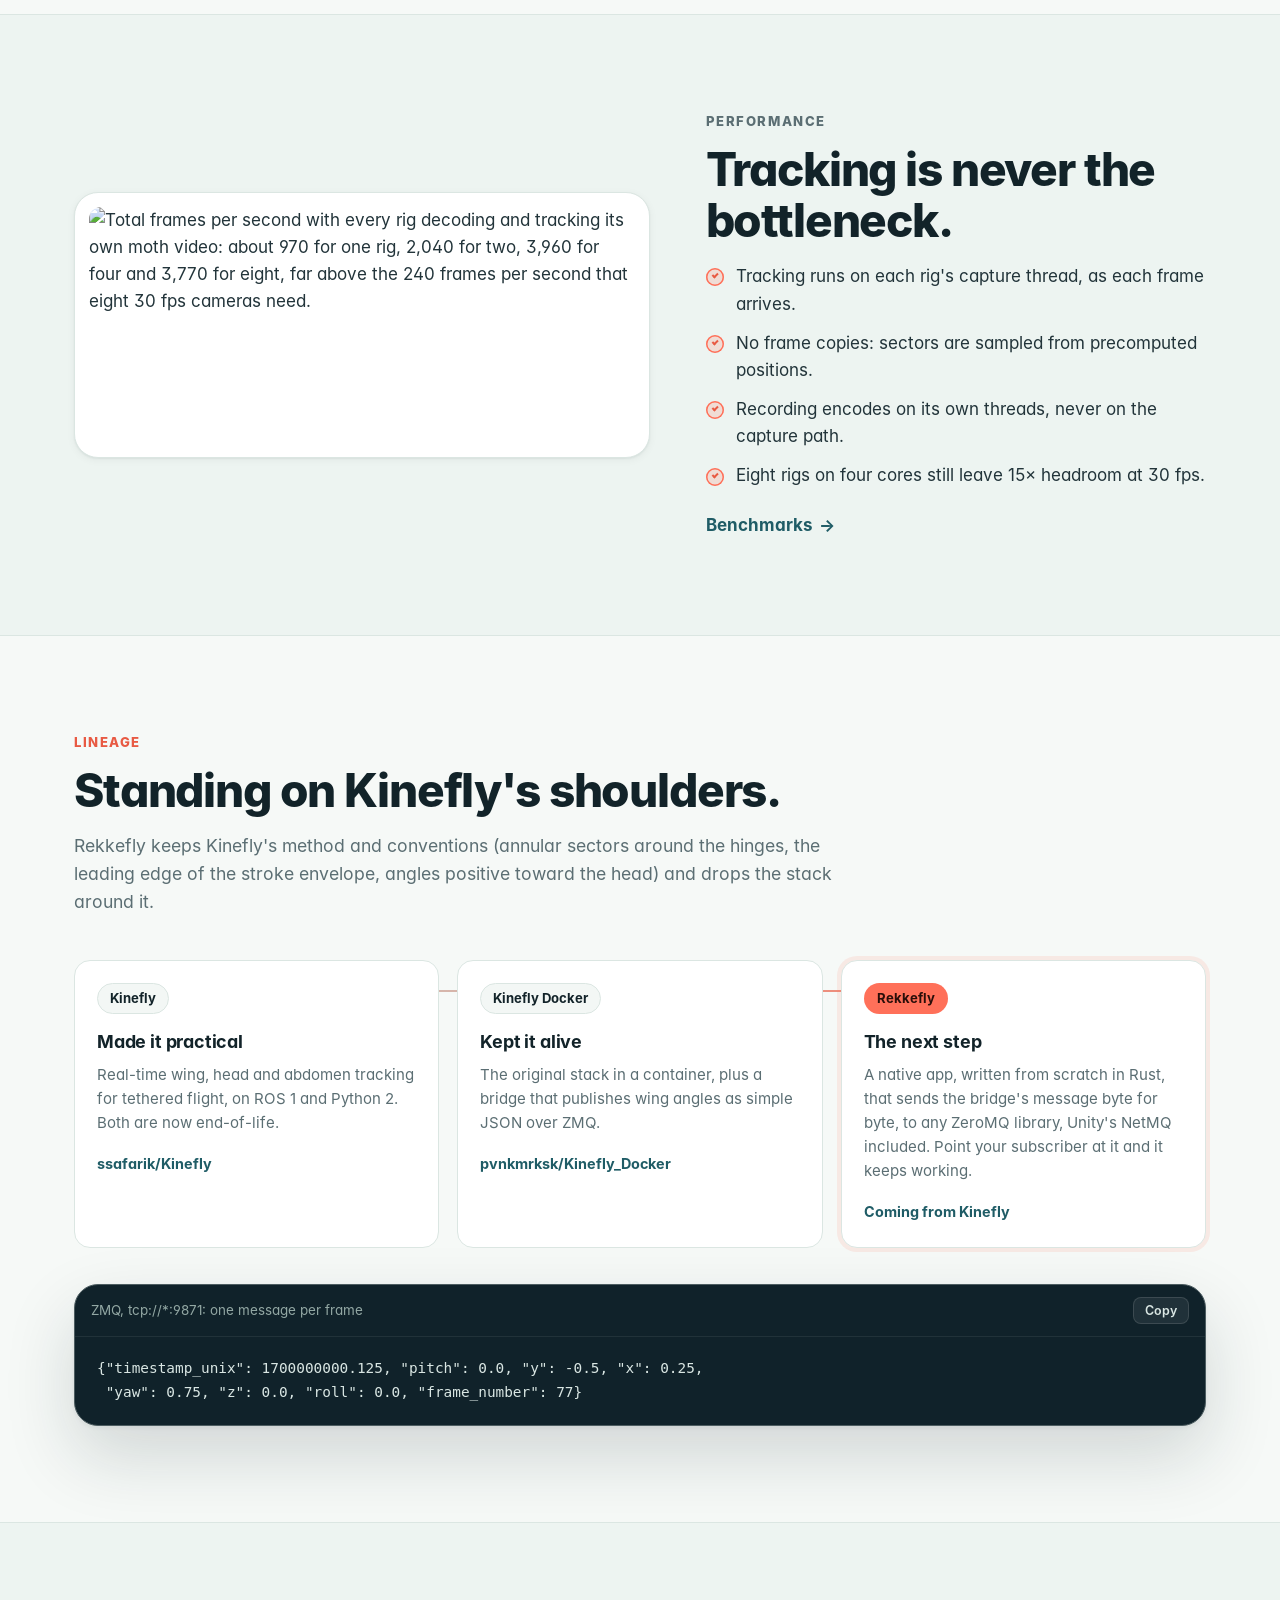
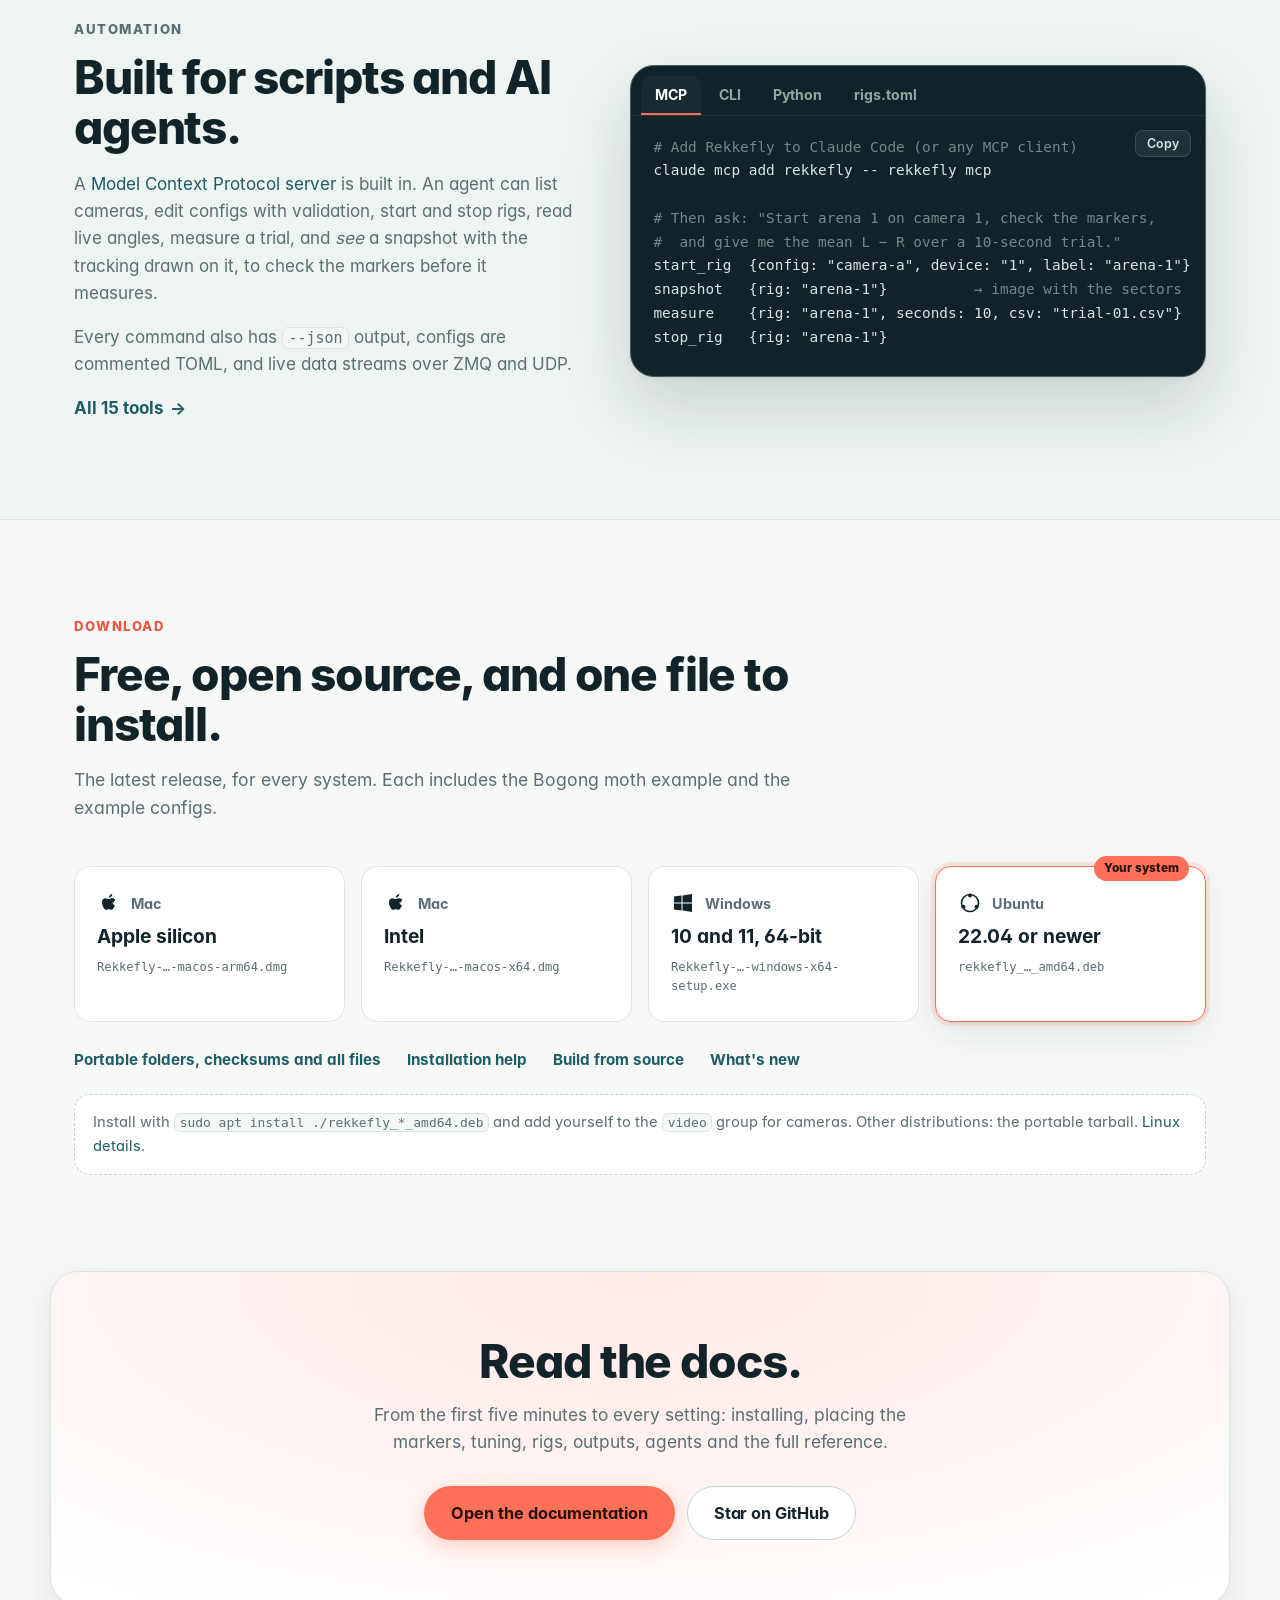
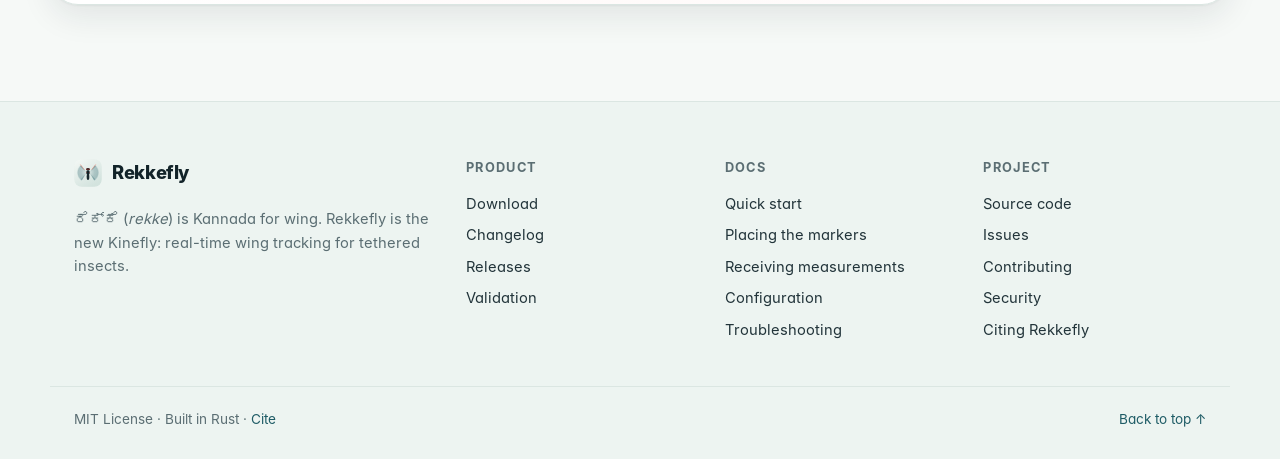
==== commit 548dbd0a: "Prepare 0.6.2; release builds refuse a tag that doesn't match the version The v0.6.1 tag went onto m" ====
--- a/site/index.html
+++ b/site/index.html
@@ -34,7 +34,7 @@
     "description": "Real-time wing tracking for tethered insects, with Kinefly-compatible ZMQ output.",
     "applicationCategory": "ScientificApplication",
     "operatingSystem": "macOS, Windows, Linux",
-    "softwareVersion": "0.6.0",
+    "softwareVersion": "0.6.2",
     "license": "https://opensource.org/licenses/MIT",
     "url": "https://pvnkmrksk.github.io/rekkefly/",
     "downloadUrl": "https://github.com/pvnkmrksk/rekkefly/releases/latest",
